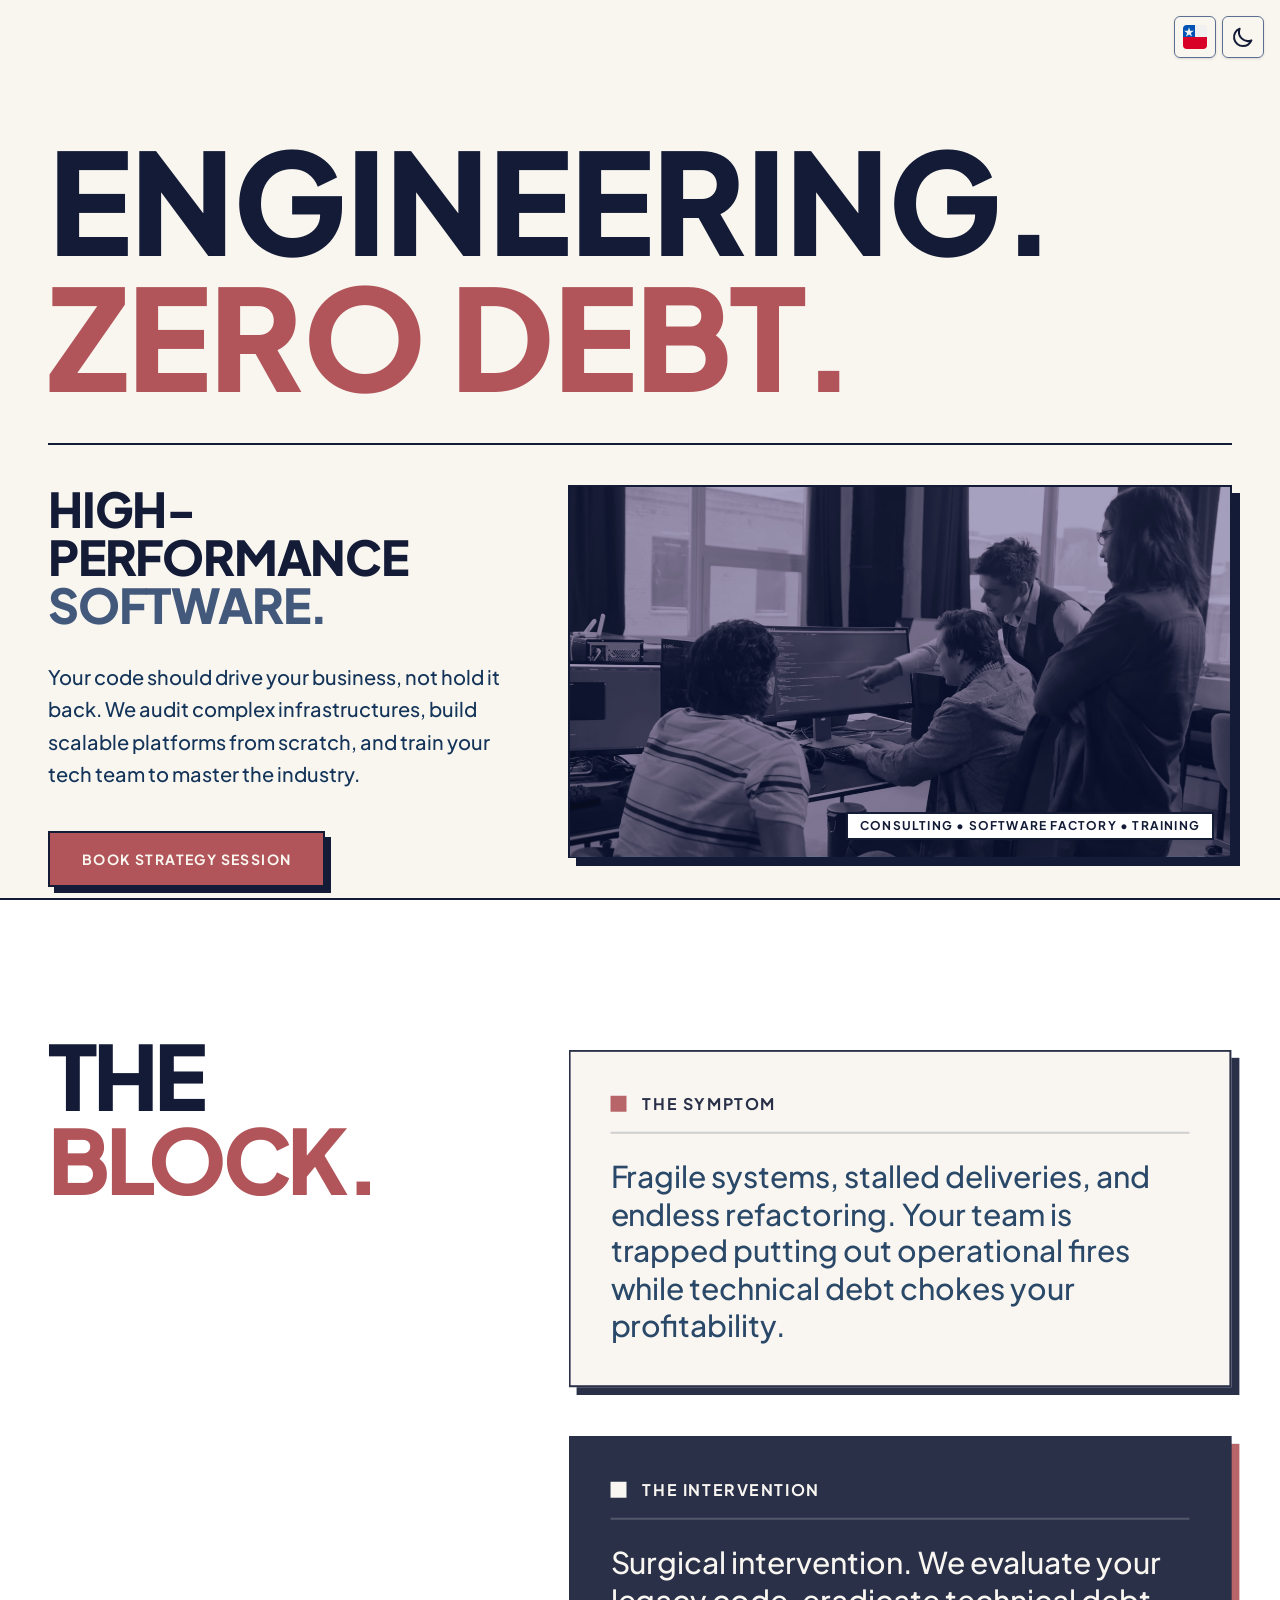
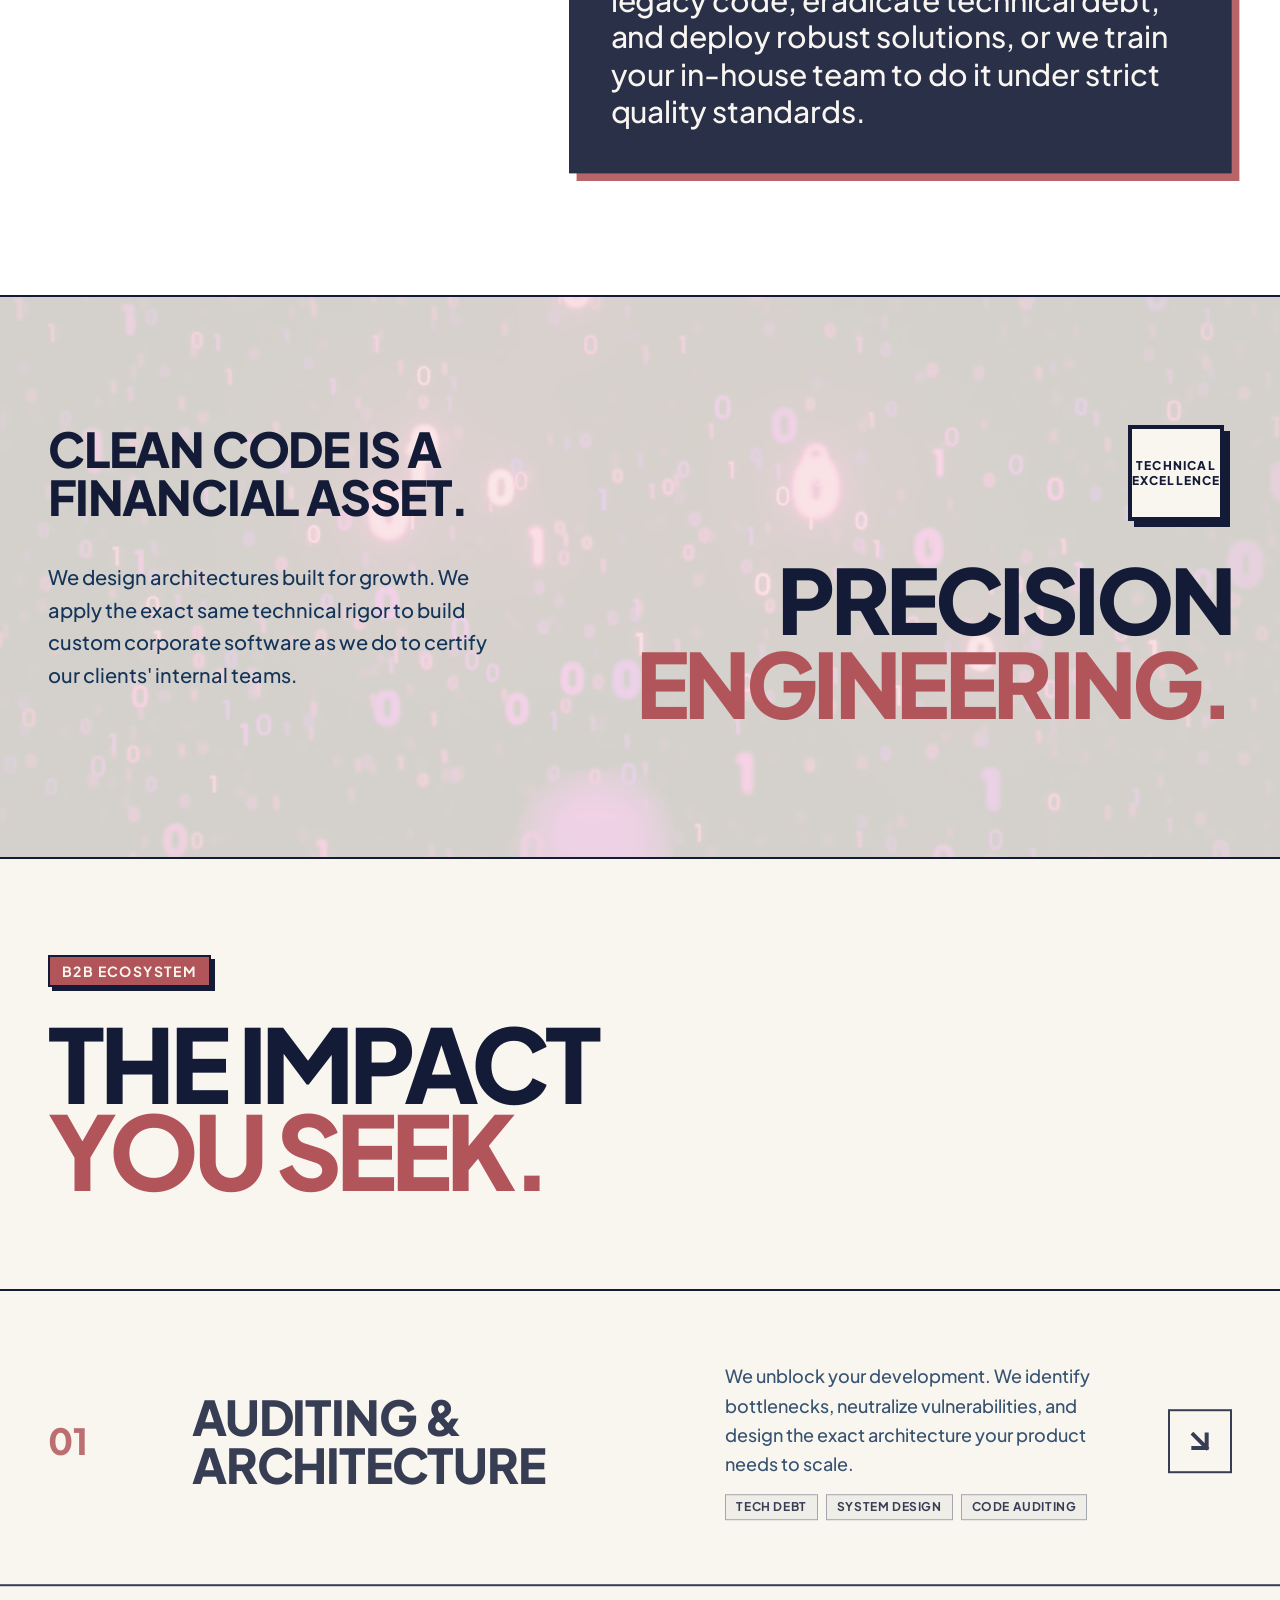
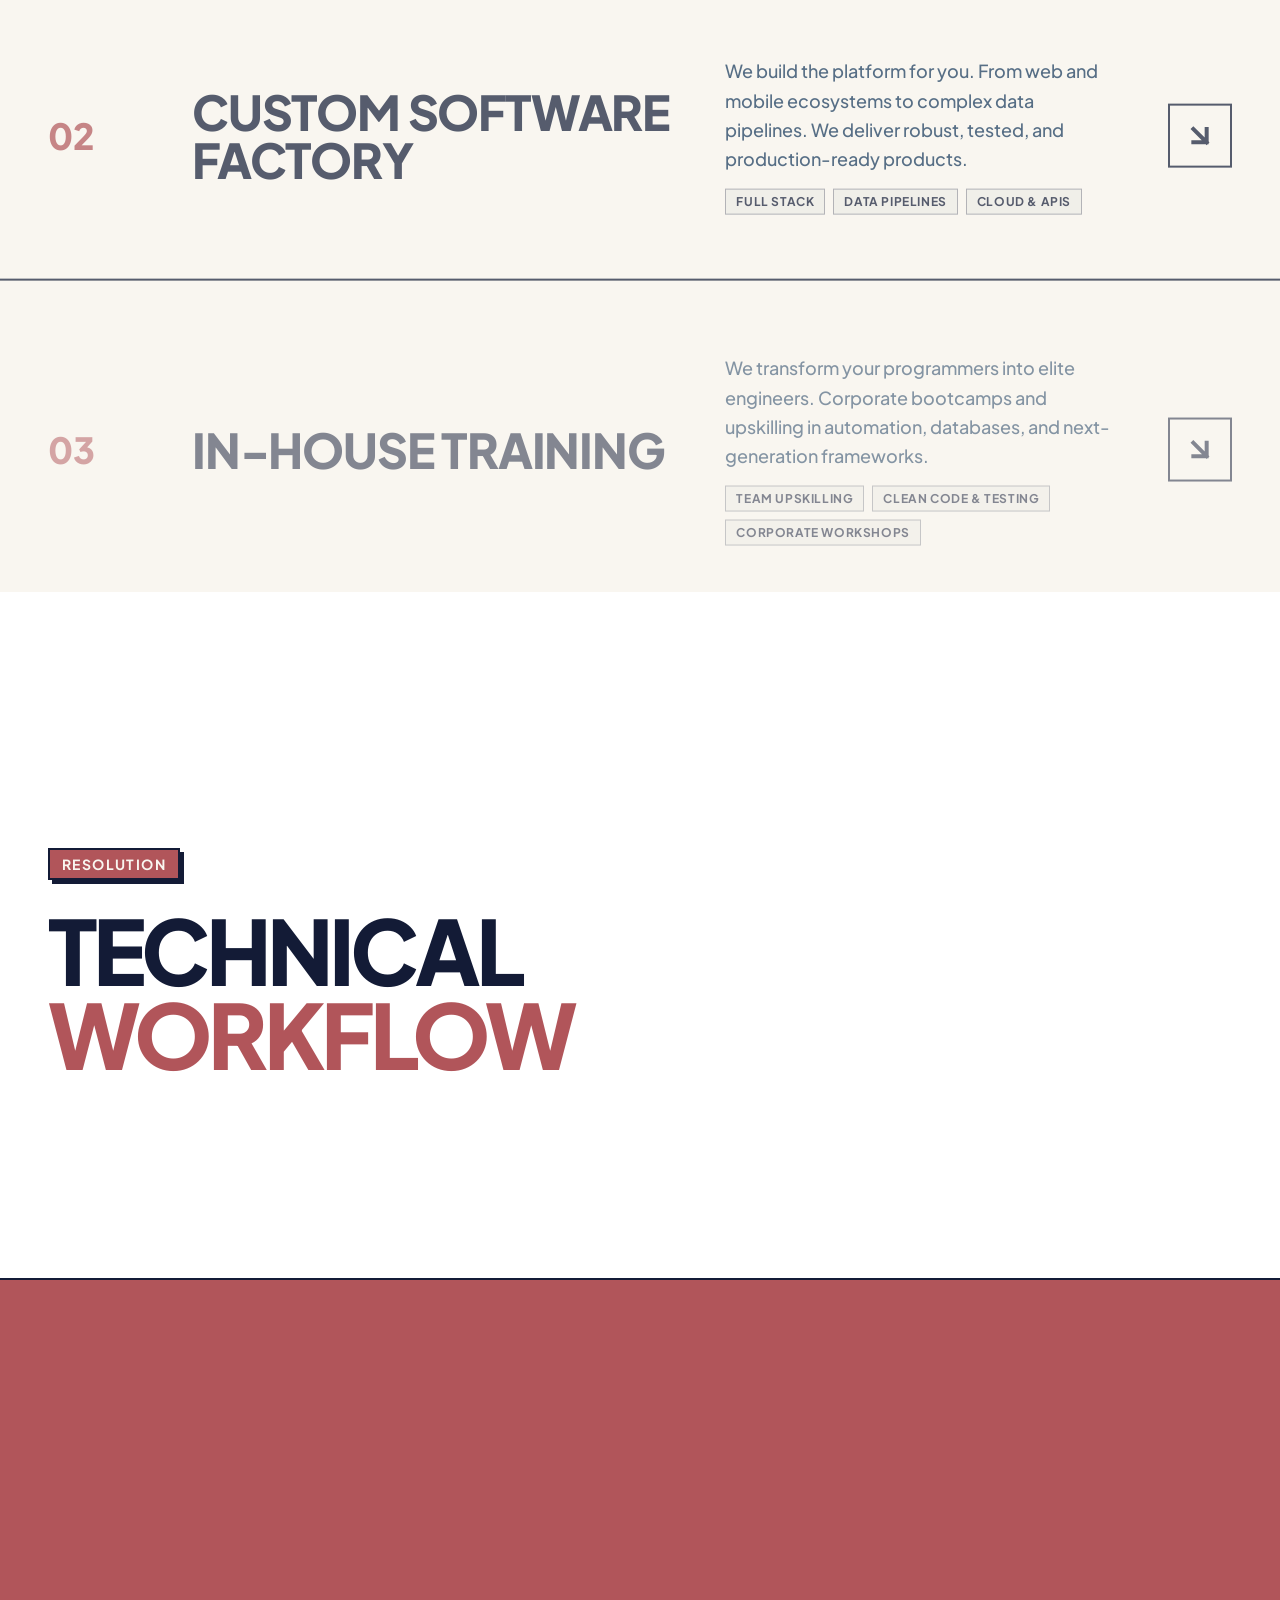
==== en/index.html @ 74dabde4 "deploy: mac-c-training/macc-training-landing-source@7063b409e6756ee3de0e2f6fcce6bb75d0ee219c" ====
<!DOCTYPE html><html lang="en"><head><meta charset="UTF-8"><meta name="viewport" content="width=device-width"><link rel="icon" type="image/png" media="(prefers-color-scheme: light)" href="/favicon-light.png"><link rel="icon" type="image/png" media="(prefers-color-scheme: dark)" href="/favicon-dark.png"><title>MAC-C Training | Consulting, Development &amp; Technical Training</title><meta name="description" content="We transform bottlenecks into high-performance software. We audit ecosystems, build custom solutions, and upskill corporate teams."><meta name="keywords" content="mentoría, programación, deuda técnica, ingeniería de software, arquitectura, B2B, B2C"><link rel="canonical" href="https://www.macctraining.cl/en/"><meta property="og:type" content="website"><meta property="og:url" content="https://www.macctraining.cl/en/"><meta property="og:title" content="MAC-C Training | Consulting, Development &amp; Technical Training"><meta property="og:description" content="We transform bottlenecks into high-performance software. We audit ecosystems, build custom solutions, and upskill corporate teams."><meta property="og:image" content="https://www.macctraining.cl/og-image.png"><meta name="twitter:card" content="summary_large_image"><meta name="twitter:url" content="https://www.macctraining.cl/en/"><meta name="twitter:title" content="MAC-C Training | Consulting, Development &amp; Technical Training"><meta name="twitter:description" content="We transform bottlenecks into high-performance software. We audit ecosystems, build custom solutions, and upskill corporate teams."><meta name="twitter:image" content="https://www.macctraining.cl/og-image.png"><link rel="preload" as="image" href="/team-poster.webp" fetchpriority="high"><link rel="preconnect" href="https://fonts.googleapis.com"><link rel="preconnect" href="https://fonts.gstatic.com" crossorigin><link href="https://fonts.googleapis.com/css2?family=Plus+Jakarta+Sans:wght@400;500;600;700;900&display=swap" rel="stylesheet" media="print" onload="this.media='all'"><noscript><link href="https://fonts.googleapis.com/css2?family=Plus+Jakarta+Sans:wght@400;500;600;700;900&display=swap" rel="stylesheet"></noscript><script>
            const initTheme = () => {
                const storedTheme = localStorage.getItem('theme');
                const activeTheme = storedTheme ?? 'light';

                document.documentElement.setAttribute('data-theme', activeTheme);

                if (activeTheme === 'dark') {
                    document.documentElement.classList.add('dark');
                } else {
                    document.documentElement.classList.remove('dark');
                }

                localStorage.setItem('theme', activeTheme);
            };

            initTheme();
        </script><link rel="stylesheet" href="/_astro/content.xdRbzkTq.css"></head><body class="antialiased selection:bg-rose-500 selection:text-cream overflow-x-hidden"><a href="/" class="fixed top-4 right-16 z-50 p-2 rounded-md bg-surface-color border border-navy-400 text-text-color shadow-sm cursor-pointer transition-colors duration-300 hover:bg-rose-300 hover:text-navy-900" aria-label="Cambiar idioma a es" title="Cambiar a Español"><svg class="w-6 h-6 rounded-sm overflow-hidden" xmlns="http://www.w3.org/2000/svg" viewBox="0 0 64 64"><path fill="#f0f0f0" d="M32 0h32v32H32z"></path><path fill="#d80027" d="M0 32h64v32H0z"></path><path fill="#0052b4" d="M0 0h32v32H0z"></path><polygon fill="#f0f0f0" points="16,6 19.1,15.5 29.1,15.5 21,21.4 24.1,30.9 16,25 7.9,30.9 11,21.4 2.9,15.5 12.9,15.5"></polygon></svg></a><button id="theme-toggle" class="fixed top-4 right-4 z-50 p-2 rounded-md bg-surface-color border border-navy-400 text-text-color shadow-sm cursor-pointer transition-colors duration-300 hover:bg-rose-300 hover:text-navy-900" aria-label="Toggle Dark Mode"><svg class="w-6 h-6 dark-icon hidden" fill="none" stroke="currentColor" viewBox="0 0 24 24" xmlns="http://www.w3.org/2000/svg"><path stroke-linecap="round" stroke-linejoin="round" stroke-width="2" d="M20.354 15.354A9 9 0 018.646 3.646 9.003 9.003 0 0012 21a9.003 9.003 0 008.354-5.646z"></path></svg><svg class="w-6 h-6 light-icon hidden" fill="none" stroke="currentColor" viewBox="0 0 24 24" xmlns="http://www.w3.org/2000/svg"><path stroke-linecap="round" stroke-linejoin="round" stroke-width="2" d="M12 3v1m0 16v1m9-9h-1M4 12H3m15.364 6.364l-.707-.707M6.343 6.343l-.707-.707m12.728 0l-.707.707M6.343 17.657l-.707.707M16 12a4 4 0 11-8 0 4 4 0 018 0z"></path></svg></button><script type="module">(()=>{let e=document.getElementById(`theme-toggle`),t=document.querySelector(`.dark-icon`),n=document.querySelector(`.light-icon`);if(!e||!t||!n)return;let r=e=>{e===`dark`?(t.classList.add(`hidden`),n.classList.remove(`hidden`)):(n.classList.add(`hidden`),t.classList.remove(`hidden`))};r(document.documentElement.getAttribute(`data-theme`)),e.addEventListener(`click`,()=>{let e=document.documentElement,t=e.getAttribute(`data-theme`)===`dark`?`light`:`dark`;e.setAttribute(`data-theme`,t),localStorage.setItem(`theme`,t),r(t)})})();</script><main><section class="relative w-full min-h-screen bg-cream dark:bg-navy-900 border-b-2 border-navy-900 dark:border-rose-300 pt-24 lg:pt-32 flex flex-col justify-center overflow-hidden transition-colors duration-300"><div class="px-4 md:px-8 xl:px-12 w-full flex-1 flex flex-col justify-center"><header class="w-full mb-8"><h1 class="font-black uppercase tracking-tighter leading-[0.85] text-navy-900 dark:text-cream m-0 flex flex-col"><span class="block pb-2 md:pb-4"><span class="block text-[13.5vw] md:text-[11vw]">ENGINEERING.</span></span><span class="block pb-2 md:pb-4"><span class="block text-rose-500 text-[13.5vw] md:text-[11vw]">ZERO DEBT.</span></span></h1></header><div class="grid grid-cols-1 lg:grid-cols-12 gap-10 lg:gap-16 border-t-2 border-navy-900 dark:border-rose-300 pt-10"><div class="lg:col-span-5 flex flex-col gap-8 order-2 lg:order-1"><h2 class="text-3xl md:text-5xl font-black uppercase tracking-tight text-navy-900 dark:text-cream leading-none"><span class="block"><span class="block">HIGH-PERFORMANCE</span></span><span class="block"><span class="block text-navy-600 dark:text-rose-300">SOFTWARE.</span></span></h2><p class="text-lg md:text-xl font-medium leading-relaxed text-navy-800 dark:text-cream/90 max-w-lg">Your code should drive your business, not hold it back. We audit complex infrastructures, build scalable platforms from scratch, and train your tech team to master the industry.</p><div class="flex flex-col sm:flex-row gap-4 mt-2"><a href="#contact" class="bg-rose-500 text-cream text-center font-bold uppercase tracking-widest text-sm py-4 px-8 solid-border shadow-[6px_6px_0_0_#131b36] dark:shadow-[6px_6px_0_0_#db8384] hover:translate-y-1 hover:translate-x-1 hover:shadow-[2px_2px_0_0_#131b36] dark:hover:shadow-[2px_2px_0_0_#db8384] transition-all cursor-pointer">Book Strategy Session</a></div></div><div class="lg:col-span-7 order-1 lg:order-2"><div class="w-full aspect-video bg-navy-900 solid-border relative shadow-[8px_8px_0_0_#131b36] dark:shadow-[8px_8px_0_0_#db8384]"><video autoplay loop muted playsinline preload="none" poster="/team-poster.webp" class="w-full h-full object-cover mix-blend-luminosity opacity-70 dark:opacity-50"><source src="/team-bg-720p.webm" type="video/webm"><source src="/team-bg-720p.mp4" type="video/mp4"></video><div class="absolute inset-0 bg-rose-500/20 dark:bg-rose-900/40 mix-blend-overlay pointer-events-none"></div><div class="absolute bottom-4 right-4 bg-white dark:bg-navy-900 text-navy-900 dark:text-cream text-xs font-bold uppercase tracking-widest px-3 py-1 solid-border">Consulting • Software Factory • Training</div></div></div></div></div></section><section id="problem" class="relative w-full bg-white dark:bg-navy-800 border-b-2 border-navy-900 dark:border-rose-300 py-24 lg:py-32 overflow-hidden transition-colors duration-300"><div class="px-4 md:px-8 xl:px-12 w-full"><div class="grid grid-cols-1 lg:grid-cols-12 gap-12 lg:gap-16"><div class="lg:col-span-5 flex flex-col justify-start"><h2 class="font-black uppercase tracking-tighter leading-[0.85] text-navy-900 dark:text-cream text-[14vw] lg:text-[7vw] m-0 problem-trigger"><span class="block overflow-hidden pb-2"><span class="block problem-text-line">THE</span></span><span class="block overflow-hidden pb-2"><span class="block problem-text-line text-rose-500">BLOCK.</span></span></h2></div><div class="lg:col-span-7 flex flex-col gap-8 lg:gap-12 lg:pt-4"><div class="problem-card flex flex-col gap-6 bg-cream dark:bg-navy-900 p-8 md:p-10 border-2 border-navy-900 dark:border-rose-300 shadow-[8px_8px_0_0_#131b36] dark:shadow-[8px_8px_0_0_#db8384]"><div class="flex items-center gap-4 border-b-2 border-navy-900/20 dark:border-rose-300/20 pb-4"><span class="w-4 h-4 bg-rose-500 block"></span><h3 class="font-bold text-sm md:text-base uppercase tracking-widest text-navy-900 dark:text-cream">The Symptom</h3></div><p class="text-xl md:text-3xl font-medium leading-tight text-navy-800 dark:text-cream/90">Fragile systems, stalled deliveries, and endless refactoring. Your team is trapped putting out operational fires while technical debt chokes your profitability.</p></div><div class="problem-card flex flex-col gap-6 bg-navy-900 dark:bg-rose-500 p-8 md:p-10 border-2 border-navy-900 dark:border-cream shadow-[8px_8px_0_0_#b1555a] dark:shadow-[8px_8px_0_0_#f9f6f0]"><div class="flex items-center gap-4 border-b-2 border-cream/20 dark:border-navy-900/20 pb-4"><span class="w-4 h-4 bg-cream dark:bg-navy-900 block"></span><h3 class="font-bold text-sm md:text-base uppercase tracking-widest text-cream dark:text-navy-900">The Intervention</h3></div><p class="text-xl md:text-3xl font-medium leading-tight text-cream dark:text-navy-900">Surgical intervention. We evaluate your legacy code, eradicate technical debt, and deploy robust solutions, or we train your in-house team to do it under strict quality standards.</p></div></div></div></div></section><section id="authority" class="relative w-full bg-cream dark:bg-navy-900 border-b-2 border-navy-900 dark:border-rose-300 py-24 lg:py-32 overflow-hidden transition-colors duration-300"><div class="absolute inset-0 z-0 pointer-events-none"><video autoplay loop muted playsinline preload="none" poster="/neural-poster.jpg" class="w-full h-full object-cover mix-blend-luminosity opacity-15"><source src="/neural-bg-720p.webm" type="video/webm"><source src="/neural-bg-720p.mp4" type="video/mp4"></video></div><div class="px-4 md:px-8 xl:px-12 w-full relative z-10"><div class="grid grid-cols-1 lg:grid-cols-12 gap-12 lg:gap-16 items-start"><div class="lg:col-span-5 flex flex-col gap-10 order-2 lg:order-1 pt-8 lg:pt-0 border-t-4 border-navy-900 dark:border-rose-300 lg:border-t-0"><h3 class="text-3xl md:text-5xl font-black uppercase tracking-tight text-navy-900 dark:text-cream leading-none">Clean code is a financial asset.</h3><p class="text-lg md:text-xl font-medium leading-relaxed text-navy-800 dark:text-cream/90 max-w-xl">We design architectures built for growth. We apply the exact same technical rigor to build custom corporate software as we do to certify our clients&#39; internal teams.</p></div><div class="lg:col-span-7 flex flex-col gap-10 order-1 lg:order-2 lg:items-end lg:text-right"><div class="w-24 h-24 bg-cream dark:bg-navy-900 border-4 border-navy-900 dark:border-rose-300 flex items-center justify-center p-2 shadow-[6px_6px_0_0_#131b36] dark:shadow-[6px_6px_0_0_#db8384] lg:mr-2"><span class="text-[0.65rem] md:text-xs font-black uppercase text-center leading-tight tracking-widest text-navy-900 dark:text-cream">Technical<br>Excellence</span></div><h2 class="font-black uppercase tracking-tighter leading-[0.85] text-navy-900 dark:text-cream text-[11vw] sm:text-[10vw] lg:text-[6.5vw] xl:text-[7vw] m-0 w-full hyphens-none break-normal"><span class="block pb-2"><span class="block">PRECISION</span></span><span class="block pb-2"><span class="block text-rose-500">ENGINEERING.</span></span></h2></div></div></div></section><section id="services" class="w-full bg-cream dark:bg-navy-900 transition-colors duration-300"><header class="px-4 md:px-8 xl:px-12 py-16 md:py-24 border-b-2 border-navy-900 dark:border-rose-300"><div class="inline-block border-2 border-navy-900 dark:border-rose-300 bg-rose-500 text-cream px-3 py-1 font-bold text-xs md:text-sm uppercase tracking-widest mb-8 shadow-[4px_4px_0_0_#131b36] dark:shadow-[4px_4px_0_0_#db8384]">B2B Ecosystem</div><h2 class="font-black uppercase tracking-tighter leading-[0.85] text-navy-900 dark:text-cream text-[12vw] lg:text-[8vw] m-0">THE IMPACT<br><span class="text-rose-500">YOU SEEK.</span></h2></header><div class="w-full flex flex-col"><a href="#contact" class="group relative w-full border-b-2 border-navy-900 dark:border-rose-300 overflow-hidden cursor-pointer bg-cream dark:bg-navy-900 hover:bg-navy-900 dark:hover:bg-rose-500 transition-colors duration-300"><div class="px-4 md:px-8 xl:px-12 py-10 md:py-16 flex flex-col lg:flex-row lg:items-center gap-6 lg:gap-12 relative z-10"><div class="text-rose-500 font-black text-2xl md:text-4xl lg:w-24 shrink-0 transition-colors duration-300 group-hover:text-cream dark:group-hover:text-navy-900">01</div><h3 class="text-3xl md:text-5xl font-black uppercase tracking-tight text-navy-900 dark:text-cream transition-colors duration-300 group-hover:text-cream dark:group-hover:text-navy-900 flex-1">Auditing &amp; Architecture</h3><div class="flex flex-col gap-4 lg:w-1/3"><p class="text-lg font-medium leading-relaxed text-navy-800 dark:text-cream/90 transition-colors duration-300 group-hover:text-cream/90 dark:group-hover:text-navy-900/90">We unblock your development. We identify bottlenecks, neutralize vulnerabilities, and design the exact architecture your product needs to scale.</p><div class="flex flex-wrap gap-2"><span class="text-xs font-bold uppercase tracking-wider px-2.5 py-1 border border-navy-900/40 dark:border-rose-300/40 text-navy-900 dark:text-cream bg-navy-900/5 dark:bg-rose-300/5 transition-colors duration-300 group-hover:border-cream/40 group-hover:text-cream group-hover:bg-cream/10 dark:group-hover:border-navy-900/40 dark:group-hover:text-navy-900 dark:group-hover:bg-navy-900/10">Tech Debt</span><span class="text-xs font-bold uppercase tracking-wider px-2.5 py-1 border border-navy-900/40 dark:border-rose-300/40 text-navy-900 dark:text-cream bg-navy-900/5 dark:bg-rose-300/5 transition-colors duration-300 group-hover:border-cream/40 group-hover:text-cream group-hover:bg-cream/10 dark:group-hover:border-navy-900/40 dark:group-hover:text-navy-900 dark:group-hover:bg-navy-900/10">System Design</span><span class="text-xs font-bold uppercase tracking-wider px-2.5 py-1 border border-navy-900/40 dark:border-rose-300/40 text-navy-900 dark:text-cream bg-navy-900/5 dark:bg-rose-300/5 transition-colors duration-300 group-hover:border-cream/40 group-hover:text-cream group-hover:bg-cream/10 dark:group-hover:border-navy-900/40 dark:group-hover:text-navy-900 dark:group-hover:bg-navy-900/10">Code Auditing</span></div></div><div class="hidden lg:flex shrink-0 w-16 h-16 border-2 border-navy-900 dark:border-rose-300 items-center justify-center text-navy-900 dark:text-rose-300 transition-colors duration-300 group-hover:border-cream group-hover:text-cream dark:group-hover:border-navy-900 dark:group-hover:text-navy-900"><svg class="w-8 h-8" fill="none" stroke="currentColor" viewBox="0 0 24 24"><path stroke-linecap="square" stroke-linejoin="miter" stroke-width="3" d="M17 7v10h-10m10 0L7 7"></path></svg></div></div></a><a href="#contact" class="group relative w-full border-b-2 border-navy-900 dark:border-rose-300 overflow-hidden cursor-pointer bg-cream dark:bg-navy-900 hover:bg-navy-900 dark:hover:bg-rose-500 transition-colors duration-300"><div class="px-4 md:px-8 xl:px-12 py-10 md:py-16 flex flex-col lg:flex-row lg:items-center gap-6 lg:gap-12 relative z-10"><div class="text-rose-500 font-black text-2xl md:text-4xl lg:w-24 shrink-0 transition-colors duration-300 group-hover:text-cream dark:group-hover:text-navy-900">02</div><h3 class="text-3xl md:text-5xl font-black uppercase tracking-tight text-navy-900 dark:text-cream transition-colors duration-300 group-hover:text-cream dark:group-hover:text-navy-900 flex-1">Custom Software Factory</h3><div class="flex flex-col gap-4 lg:w-1/3"><p class="text-lg font-medium leading-relaxed text-navy-800 dark:text-cream/90 transition-colors duration-300 group-hover:text-cream/90 dark:group-hover:text-navy-900/90">We build the platform for you. From web and mobile ecosystems to complex data pipelines. We deliver robust, tested, and production-ready products.</p><div class="flex flex-wrap gap-2"><span class="text-xs font-bold uppercase tracking-wider px-2.5 py-1 border border-navy-900/40 dark:border-rose-300/40 text-navy-900 dark:text-cream bg-navy-900/5 dark:bg-rose-300/5 transition-colors duration-300 group-hover:border-cream/40 group-hover:text-cream group-hover:bg-cream/10 dark:group-hover:border-navy-900/40 dark:group-hover:text-navy-900 dark:group-hover:bg-navy-900/10">Full Stack</span><span class="text-xs font-bold uppercase tracking-wider px-2.5 py-1 border border-navy-900/40 dark:border-rose-300/40 text-navy-900 dark:text-cream bg-navy-900/5 dark:bg-rose-300/5 transition-colors duration-300 group-hover:border-cream/40 group-hover:text-cream group-hover:bg-cream/10 dark:group-hover:border-navy-900/40 dark:group-hover:text-navy-900 dark:group-hover:bg-navy-900/10">Data Pipelines</span><span class="text-xs font-bold uppercase tracking-wider px-2.5 py-1 border border-navy-900/40 dark:border-rose-300/40 text-navy-900 dark:text-cream bg-navy-900/5 dark:bg-rose-300/5 transition-colors duration-300 group-hover:border-cream/40 group-hover:text-cream group-hover:bg-cream/10 dark:group-hover:border-navy-900/40 dark:group-hover:text-navy-900 dark:group-hover:bg-navy-900/10">Cloud &amp; APIs</span></div></div><div class="hidden lg:flex shrink-0 w-16 h-16 border-2 border-navy-900 dark:border-rose-300 items-center justify-center text-navy-900 dark:text-rose-300 transition-colors duration-300 group-hover:border-cream group-hover:text-cream dark:group-hover:border-navy-900 dark:group-hover:text-navy-900"><svg class="w-8 h-8" fill="none" stroke="currentColor" viewBox="0 0 24 24"><path stroke-linecap="square" stroke-linejoin="miter" stroke-width="3" d="M17 7v10h-10m10 0L7 7"></path></svg></div></div></a><a href="#contact" class="group relative w-full border-b-2 border-navy-900 dark:border-rose-300 overflow-hidden cursor-pointer bg-cream dark:bg-navy-900 hover:bg-navy-900 dark:hover:bg-rose-500 transition-colors duration-300"><div class="px-4 md:px-8 xl:px-12 py-10 md:py-16 flex flex-col lg:flex-row lg:items-center gap-6 lg:gap-12 relative z-10"><div class="text-rose-500 font-black text-2xl md:text-4xl lg:w-24 shrink-0 transition-colors duration-300 group-hover:text-cream dark:group-hover:text-navy-900">03</div><h3 class="text-3xl md:text-5xl font-black uppercase tracking-tight text-navy-900 dark:text-cream transition-colors duration-300 group-hover:text-cream dark:group-hover:text-navy-900 flex-1">In-House Training</h3><div class="flex flex-col gap-4 lg:w-1/3"><p class="text-lg font-medium leading-relaxed text-navy-800 dark:text-cream/90 transition-colors duration-300 group-hover:text-cream/90 dark:group-hover:text-navy-900/90">We transform your programmers into elite engineers. Corporate bootcamps and upskilling in automation, databases, and next-generation frameworks.</p><div class="flex flex-wrap gap-2"><span class="text-xs font-bold uppercase tracking-wider px-2.5 py-1 border border-navy-900/40 dark:border-rose-300/40 text-navy-900 dark:text-cream bg-navy-900/5 dark:bg-rose-300/5 transition-colors duration-300 group-hover:border-cream/40 group-hover:text-cream group-hover:bg-cream/10 dark:group-hover:border-navy-900/40 dark:group-hover:text-navy-900 dark:group-hover:bg-navy-900/10">Team Upskilling</span><span class="text-xs font-bold uppercase tracking-wider px-2.5 py-1 border border-navy-900/40 dark:border-rose-300/40 text-navy-900 dark:text-cream bg-navy-900/5 dark:bg-rose-300/5 transition-colors duration-300 group-hover:border-cream/40 group-hover:text-cream group-hover:bg-cream/10 dark:group-hover:border-navy-900/40 dark:group-hover:text-navy-900 dark:group-hover:bg-navy-900/10">Clean Code &amp; Testing</span><span class="text-xs font-bold uppercase tracking-wider px-2.5 py-1 border border-navy-900/40 dark:border-rose-300/40 text-navy-900 dark:text-cream bg-navy-900/5 dark:bg-rose-300/5 transition-colors duration-300 group-hover:border-cream/40 group-hover:text-cream group-hover:bg-cream/10 dark:group-hover:border-navy-900/40 dark:group-hover:text-navy-900 dark:group-hover:bg-navy-900/10">Corporate Workshops</span></div></div><div class="hidden lg:flex shrink-0 w-16 h-16 border-2 border-navy-900 dark:border-rose-300 items-center justify-center text-navy-900 dark:text-rose-300 transition-colors duration-300 group-hover:border-cream group-hover:text-cream dark:group-hover:border-navy-900 dark:group-hover:text-navy-900"><svg class="w-8 h-8" fill="none" stroke="currentColor" viewBox="0 0 24 24"><path stroke-linecap="square" stroke-linejoin="miter" stroke-width="3" d="M17 7v10h-10m10 0L7 7"></path></svg></div></div></a></div></section><section id="faq" class="relative w-full bg-white dark:bg-navy-800 border-b-2 border-navy-900 dark:border-rose-300 py-24 lg:py-32 overflow-hidden transition-colors duration-300" data-astro-cid-4chapdkw><div class="px-4 md:px-8 xl:px-12 w-full" data-astro-cid-4chapdkw><div class="grid grid-cols-1 lg:grid-cols-12 gap-12 lg:gap-16 items-start" data-astro-cid-4chapdkw><div class="lg:col-span-5 flex flex-col gap-8 lg:sticky lg:top-32" data-astro-cid-4chapdkw><div class="inline-block border-2 border-navy-900 dark:border-rose-300 bg-rose-500 text-cream px-3 py-1 font-bold text-xs md:text-sm uppercase tracking-widest w-max shadow-[4px_4px_0_0_#131b36] dark:shadow-[4px_4px_0_0_#db8384]" data-astro-cid-4chapdkw>Resolution</div><h2 class="font-black uppercase tracking-tighter leading-[0.85] text-navy-900 dark:text-cream text-[14vw] lg:text-[7vw] m-0 wrap-break-words hyphens-auto" lang="es" data-astro-cid-4chapdkw><span class="block pb-2" data-astro-cid-4chapdkw><span class="block" data-astro-cid-4chapdkw>TECHNICAL</span></span><span class="block pb-2" data-astro-cid-4chapdkw><span class="block text-rose-500" data-astro-cid-4chapdkw>WORKFLOW</span></span></h2></div><div class="lg:col-span-7 flex flex-col gap-6 pt-4 lg:pt-0" data-astro-cid-4chapdkw><details class="group bg-cream dark:bg-navy-900 border-2 border-navy-900 dark:border-rose-300 shadow-[8px_8px_0_0_#131b36] dark:shadow-[8px_8px_0_0_#db8384] transition-all duration-300 open:shadow-[4px_4px_0_0_#131b36] dark:open:shadow-[4px_4px_0_0_#db8384] open:translate-y-1 open:translate-x-1 [&amp;_summary::-webkit-details-marker]:hidden cursor-pointer" data-astro-cid-4chapdkw><summary class="flex items-center justify-between gap-4 p-6 md:p-8 outline-none border-b-2 border-transparent group-open:border-navy-900/10 dark:group-open:border-rose-300/10 transition-colors" data-astro-cid-4chapdkw><div class="flex items-start md:items-center gap-4 md:gap-6" data-astro-cid-4chapdkw><span class="text-2xl md:text-3xl font-black text-rose-500 shrink-0" data-astro-cid-4chapdkw>01</span><h3 class="text-lg md:text-2xl font-bold text-navy-900 dark:text-cream uppercase tracking-tight leading-snug" data-astro-cid-4chapdkw>What kind of companies need your services?</h3></div><div class="shrink-0 w-10 h-10 border-2 border-navy-900 dark:border-rose-300 flex items-center justify-center bg-white dark:bg-navy-800 text-navy-900 dark:text-rose-300 transition-transform duration-300 group-open:rotate-45" data-astro-cid-4chapdkw><svg xmlns="http://www.w3.org/2000/svg" class="h-5 w-5" fill="none" viewBox="0 0 24 24" stroke="currentColor" data-astro-cid-4chapdkw><path stroke-linecap="square" stroke-linejoin="miter" stroke-width="3" d="M12 4v16m8-8H4" data-astro-cid-4chapdkw></path></svg></div></summary><div class="p-6 md:p-8 pt-4 md:pt-6" data-astro-cid-4chapdkw><p class="text-base md:text-xl font-medium leading-relaxed text-navy-800 dark:text-cream/90" data-astro-cid-4chapdkw>Corporations and tech companies that are losing money due to inefficient code, need to outsource a new product&#39;s creation, or must raise their staff&#39;s technical standard.</p></div></details><details class="group bg-cream dark:bg-navy-900 border-2 border-navy-900 dark:border-rose-300 shadow-[8px_8px_0_0_#131b36] dark:shadow-[8px_8px_0_0_#db8384] transition-all duration-300 open:shadow-[4px_4px_0_0_#131b36] dark:open:shadow-[4px_4px_0_0_#db8384] open:translate-y-1 open:translate-x-1 [&amp;_summary::-webkit-details-marker]:hidden cursor-pointer" data-astro-cid-4chapdkw><summary class="flex items-center justify-between gap-4 p-6 md:p-8 outline-none border-b-2 border-transparent group-open:border-navy-900/10 dark:group-open:border-rose-300/10 transition-colors" data-astro-cid-4chapdkw><div class="flex items-start md:items-center gap-4 md:gap-6" data-astro-cid-4chapdkw><span class="text-2xl md:text-3xl font-black text-rose-500 shrink-0" data-astro-cid-4chapdkw>02</span><h3 class="text-lg md:text-2xl font-bold text-navy-900 dark:text-cream uppercase tracking-tight leading-snug" data-astro-cid-4chapdkw>Do you develop the platform or just advise?</h3></div><div class="shrink-0 w-10 h-10 border-2 border-navy-900 dark:border-rose-300 flex items-center justify-center bg-white dark:bg-navy-800 text-navy-900 dark:text-rose-300 transition-transform duration-300 group-open:rotate-45" data-astro-cid-4chapdkw><svg xmlns="http://www.w3.org/2000/svg" class="h-5 w-5" fill="none" viewBox="0 0 24 24" stroke="currentColor" data-astro-cid-4chapdkw><path stroke-linecap="square" stroke-linejoin="miter" stroke-width="3" d="M12 4v16m8-8H4" data-astro-cid-4chapdkw></path></svg></div></summary><div class="p-6 md:p-8 pt-4 md:pt-6" data-astro-cid-4chapdkw><p class="text-base md:text-xl font-medium leading-relaxed text-navy-800 dark:text-cream/90" data-astro-cid-4chapdkw>We execute on both fronts. We can audit and guide your internal team, or act directly as your engineering muscle and code the product from start to finish.</p></div></details><details class="group bg-cream dark:bg-navy-900 border-2 border-navy-900 dark:border-rose-300 shadow-[8px_8px_0_0_#131b36] dark:shadow-[8px_8px_0_0_#db8384] transition-all duration-300 open:shadow-[4px_4px_0_0_#131b36] dark:open:shadow-[4px_4px_0_0_#db8384] open:translate-y-1 open:translate-x-1 [&amp;_summary::-webkit-details-marker]:hidden cursor-pointer" data-astro-cid-4chapdkw><summary class="flex items-center justify-between gap-4 p-6 md:p-8 outline-none border-b-2 border-transparent group-open:border-navy-900/10 dark:group-open:border-rose-300/10 transition-colors" data-astro-cid-4chapdkw><div class="flex items-start md:items-center gap-4 md:gap-6" data-astro-cid-4chapdkw><span class="text-2xl md:text-3xl font-black text-rose-500 shrink-0" data-astro-cid-4chapdkw>03</span><h3 class="text-lg md:text-2xl font-bold text-navy-900 dark:text-cream uppercase tracking-tight leading-snug" data-astro-cid-4chapdkw>What is your core tech stack?</h3></div><div class="shrink-0 w-10 h-10 border-2 border-navy-900 dark:border-rose-300 flex items-center justify-center bg-white dark:bg-navy-800 text-navy-900 dark:text-rose-300 transition-transform duration-300 group-open:rotate-45" data-astro-cid-4chapdkw><svg xmlns="http://www.w3.org/2000/svg" class="h-5 w-5" fill="none" viewBox="0 0 24 24" stroke="currentColor" data-astro-cid-4chapdkw><path stroke-linecap="square" stroke-linejoin="miter" stroke-width="3" d="M12 4v16m8-8H4" data-astro-cid-4chapdkw></path></svg></div></summary><div class="p-6 md:p-8 pt-4 md:pt-6" data-astro-cid-4chapdkw><p class="text-base md:text-xl font-medium leading-relaxed text-navy-800 dark:text-cream/90" data-astro-cid-4chapdkw>We focus on tools that scale: modern web ecosystems, native mobile development, and high-volume data engineering for agile decision-making.</p></div></details></div></div></div></section><section id="contact" class="relative w-full bg-rose-500 border-b-2 border-navy-900 dark:border-rose-300 py-24 lg:py-32 overflow-hidden transition-colors duration-300"><div class="absolute inset-0 opacity-10 pointer-events-none" style="background-image: radial-gradient(var(--color-navy-900) 2px, transparent 2px); background-size: 32px 32px;"></div><div class="px-4 md:px-8 xl:px-12 w-full relative z-10"><div class="bg-cream dark:bg-navy-900 border-2 border-navy-900 dark:border-rose-300 shadow-[12px_12px_0_0_#131b36] dark:shadow-[12px_12px_0_0_#db8384] p-6 sm:p-10 md:p-16 lg:p-24 flex flex-col items-center text-center max-w-5xl mx-auto"><div class="inline-block border-2 border-navy-900 dark:border-rose-300 bg-white dark:bg-navy-800 px-4 py-2 font-bold text-xs md:text-sm uppercase tracking-widest mb-8 shadow-[4px_4px_0_0_#131b36] dark:shadow-[4px_4px_0_0_#db8384]">Next Step</div><h2 class="font-black uppercase tracking-tighter leading-[0.85] text-navy-900 dark:text-cream text-[10vw] sm:text-[9vw] lg:text-[7vw] m-0 mb-8 whitespace-nowrap"><span class="block">BOOK YOUR</span><span class="block text-rose-500">DIAGNOSTIC.</span></h2><p class="text-base sm:text-lg md:text-2xl font-medium leading-relaxed text-navy-800 dark:text-cream/90 max-w-3xl mb-12">Let&#39;s talk code, business, and profitability. In 30 minutes, we will diagnose the state of your tech ecosystem and define a straightforward action plan.</p><a href="https://calendar.app.google/cVLg917SsWxS8KzLA" target="_blank" rel="noopener noreferrer" class="group relative inline-flex items-center justify-center gap-3 bg-navy-900 dark:bg-rose-500 text-cream dark:text-navy-900 font-black uppercase tracking-widest text-xs sm:text-sm md:text-lg py-4 px-6 md:py-6 md:px-10 border-2 border-navy-900 dark:border-rose-500 shadow-[6px_6px_0_0_rgba(19,27,54,1)] dark:shadow-[6px_6px_0_0_rgba(219,131,132,1)] hover:translate-y-1 hover:translate-x-1 hover:shadow-[2px_2px_0_0_rgba(19,27,54,1)] dark:hover:shadow-[2px_2px_0_0_rgba(219,131,132,1)] transition-all duration-300 w-full sm:w-auto"><span class="whitespace-nowrap">Book Video Call</span><svg class="w-5 h-5 md:w-6 md:h-6 shrink-0 transform group-hover:translate-x-1 transition-transform duration-300" fill="none" stroke="currentColor" viewBox="0 0 24 24"><path stroke-linecap="square" stroke-linejoin="miter" stroke-width="3" d="M17 8l4 4m0 0l-4 4m4-4H3"></path></svg></a></div></div></section><footer class="w-full bg-cream dark:bg-navy-900 transition-colors duration-300 flex flex-col"><div class="grid grid-cols-1 lg:grid-cols-4 w-full border-b-2 border-navy-900 dark:border-rose-300"><div class="p-8 md:p-12 lg:col-span-2 flex flex-col justify-between gap-12 border-b-2 lg:border-b-0 lg:border-r-2 border-navy-900 dark:border-rose-300 overflow-hidden"><div><h3 class="font-black uppercase tracking-tighter leading-[0.85] text-navy-900 dark:text-cream text-[10vw] sm:text-[8vw] lg:text-[4vw] mb-6">MAC-C<br><span class="text-rose-500">TRAINING.</span></h3><p class="text-base md:text-lg font-medium text-navy-800 dark:text-cream/90 max-w-md leading-relaxed">Relentless software engineering. We eradicate your technical debt, build custom solutions, and scale your company&#39;s talent.</p></div><a href="mailto:carlos.tapia.macc@gmail.com" class="font-black text-sm sm:text-base md:text-2xl uppercase tracking-widest text-navy-900 dark:text-rose-300 hover:text-rose-500 dark:hover:text-cream transition-colors relative group inline-block w-max break-all">carlos.tapia.macc@gmail.com<span class="absolute -bottom-1 left-0 w-0 h-1 bg-rose-500 dark:bg-cream transition-all duration-300 group-hover:w-full"></span></a></div><div class="p-8 md:p-12 border-b-2 lg:border-b-0 lg:border-r-2 border-navy-900 dark:border-rose-300 flex flex-col gap-6"><h4 class="font-bold text-xs md:text-sm uppercase tracking-widest text-rose-500 mb-4 border-b-2 border-navy-900/20 dark:border-rose-300/20 pb-2 w-max">Navigation</h4><a href="#problem" class="text-xl md:text-2xl font-black uppercase tracking-tight text-navy-900 dark:text-cream hover:translate-x-2 transition-transform w-max">The Problem</a><a href="#authority" class="text-xl md:text-2xl font-black uppercase tracking-tight text-navy-900 dark:text-cream hover:translate-x-2 transition-transform w-max">Methodology</a><a href="#services" class="text-xl md:text-2xl font-black uppercase tracking-tight text-navy-900 dark:text-cream hover:translate-x-2 transition-transform w-max">Solutions</a><a href="#faq" class="text-xl md:text-2xl font-black uppercase tracking-tight text-navy-900 dark:text-cream hover:translate-x-2 transition-transform w-max">Model</a></div><div class="p-8 md:p-12 flex flex-col justify-between gap-12"><div class="flex flex-col gap-6"><h4 class="font-bold text-xs md:text-sm uppercase tracking-widest text-rose-500 mb-4 border-b-2 border-navy-900/20 dark:border-rose-300/20 pb-2 w-max">Social</h4><a href="https://www.linkedin.com/company/mac-c-training" target="_blank" rel="noopener noreferrer" class="text-xl md:text-2xl font-black uppercase tracking-tight text-navy-900 dark:text-cream hover:translate-x-2 transition-transform w-max">LinkedIn</a><a href="https://github.com/mac-c-training" target="_blank" rel="noopener noreferrer" class="text-xl md:text-2xl font-black uppercase tracking-tight text-navy-900 dark:text-cream hover:translate-x-2 transition-transform w-max">GitHub</a></div><div class="text-xs font-bold uppercase tracking-widest text-navy-600 dark:text-cream/50 mt-auto">&copy; 2026 MAC-C TRAINING.</div></div></div><div class="w-full bg-navy-900 dark:bg-rose-500 text-cream dark:text-navy-900 py-6 overflow-hidden flex whitespace-nowrap"><div class="animate-marquee font-black text-[12vw] sm:text-7xl lg:text-9xl uppercase tracking-tighter leading-none flex items-center"><span class="mx-8">SOFTWARE ENGINEERING</span><span class="text-rose-500 dark:text-cream">*</span><span class="mx-8">TECHNICAL TRAINING</span><span class="text-rose-500 dark:text-cream">*</span><span class="mx-8">CLEAN CODE</span><span class="text-rose-500 dark:text-cream">*</span><span class="mx-8">DATA PIPELINES</span><span class="text-rose-500 dark:text-cream">*</span><span class="mx-8">SOFTWARE ENGINEERING</span><span class="text-rose-500 dark:text-cream">*</span><span class="mx-8">TECHNICAL TRAINING</span><span class="text-rose-500 dark:text-cream">*</span><span class="mx-8">CLEAN CODE</span><span class="text-rose-500 dark:text-cream">*</span><span class="mx-8">DATA PIPELINES</span><span class="text-rose-500 dark:text-cream">*</span></div></div></footer></main><script type="module" src="/_astro/Animations.astro_astro_type_script_index_0_lang.CQIL3Im5.js"></script></body></html>
---- _astro/content.xdRbzkTq.css ----
/*! tailwindcss v4.3.3 | MIT License | https://tailwindcss.com */
@layer properties{@supports (((-webkit-hyphens:none)) and (not (margin-trim:inline))) or ((-moz-orient:inline) and (not (color:rgb(from red r g b)))){*,:before,:after,::backdrop{--tw-rotate-x:initial;--tw-rotate-y:initial;--tw-rotate-z:initial;--tw-skew-x:initial;--tw-skew-y:initial;--tw-border-style:solid;--tw-leading:initial;--tw-font-weight:initial;--tw-tracking:initial;--tw-shadow:0 0 #0000;--tw-shadow-color:initial;--tw-shadow-alpha:100%;--tw-inset-shadow:0 0 #0000;--tw-inset-shadow-color:initial;--tw-inset-shadow-alpha:100%;--tw-ring-color:initial;--tw-ring-shadow:0 0 #0000;--tw-inset-ring-color:initial;--tw-inset-ring-shadow:0 0 #0000;--tw-ring-inset:initial;--tw-ring-offset-width:0px;--tw-ring-offset-color:#fff;--tw-ring-offset-shadow:0 0 #0000;--tw-duration:initial;--tw-translate-x:0;--tw-translate-y:0;--tw-translate-z:0}}}@layer theme{:root,:host{--font-sans:-apple-system, BlinkMacSystemFont, "Segoe UI", Roboto, "Helvetica Neue", "Noto Sans", Arial, sans-serif, "Apple Color Emoji", "Segoe UI Emoji", "Segoe UI Symbol", "Noto Color Emoji";--font-mono:ui-monospace, SFMono-Regular, Menlo, Monaco, Consolas, "Liberation Mono", "Courier New", monospace;--color-rose-300:#db8384;--color-rose-500:#b1555a;--color-rose-900:#742d36;--color-white:#fff;--spacing:.25rem;--container-md:28rem;--container-lg:32rem;--container-xl:36rem;--container-3xl:48rem;--container-5xl:64rem;--text-xs:.75rem;--text-xs--line-height:calc(1 / .75);--text-sm:.875rem;--text-sm--line-height:calc(1.25 / .875);--text-base:1rem;--text-base--line-height:calc(1.5 / 1);--text-lg:1.125rem;--text-lg--line-height:calc(1.75 / 1.125);--text-xl:1.25rem;--text-xl--line-height:calc(1.75 / 1.25);--text-2xl:1.5rem;--text-2xl--line-height:calc(2 / 1.5);--text-3xl:1.875rem;--text-3xl--line-height:calc(2.25 / 1.875);--text-4xl:2.25rem;--text-4xl--line-height:calc(2.5 / 2.25);--text-5xl:3rem;--text-5xl--line-height:1;--text-7xl:4.5rem;--text-7xl--line-height:1;--text-9xl:8rem;--text-9xl--line-height:1;--font-weight-medium:500;--font-weight-bold:700;--font-weight-black:900;--tracking-tighter:-.05em;--tracking-tight:-.025em;--tracking-wider:.05em;--tracking-widest:.1em;--leading-tight:1.25;--leading-snug:1.375;--leading-relaxed:1.625;--radius-sm:.25rem;--radius-md:.375rem;--aspect-video:16 / 9;--default-transition-duration:.15s;--default-transition-timing-function:cubic-bezier(.4, 0, .2, 1);--default-font-family:var(--font-sans);--default-mono-font-family:var(--font-mono);--color-navy-900:#131b36;--color-navy-800:#143559;--color-navy-600:#43597c;--color-navy-400:#5b6f90;--color-cream:#f9f6f0}}@layer base{*,:after,:before,::backdrop{box-sizing:border-box;border:0 solid;margin:0;padding:0}::file-selector-button{box-sizing:border-box;border:0 solid;margin:0;padding:0}html,:host{-webkit-text-size-adjust:100%;tab-size:4;line-height:1.5;font-family:var(--default-font-family,-apple-system, BlinkMacSystemFont, "Segoe UI", Roboto, "Helvetica Neue", "Noto Sans", Arial, sans-serif, "Apple Color Emoji", "Segoe UI Emoji", "Segoe UI Symbol", "Noto Color Emoji");font-feature-settings:var(--default-font-feature-settings,normal);font-variation-settings:var(--default-font-variation-settings,normal);-webkit-tap-highlight-color:transparent}hr{height:0;color:inherit;border-top-width:1px}abbr:where([title]){text-decoration:underline dotted}h1,h2,h3,h4,h5,h6{font-size:inherit;font-weight:inherit}a{color:inherit;-webkit-text-decoration:inherit;-webkit-text-decoration:inherit;-webkit-text-decoration:inherit;text-decoration:inherit}b,strong{font-weight:bolder}code,kbd,samp,pre{font-family:var(--default-mono-font-family,ui-monospace, SFMono-Regular, Menlo, Monaco, Consolas, "Liberation Mono", "Courier New", monospace);font-feature-settings:var(--default-mono-font-feature-settings,normal);font-variation-settings:var(--default-mono-font-variation-settings,normal);font-size:1em}small{font-size:80%}sub,sup{vertical-align:baseline;font-size:75%;line-height:0;position:relative}sub{bottom:-.25em}sup{top:-.5em}table{text-indent:0;border-color:inherit;border-collapse:collapse}:-moz-focusring:where(:not(iframe)){outline:auto}progress{vertical-align:baseline}summary{display:list-item}ol,ul,menu{list-style:none}img,svg,video,canvas,audio,iframe,embed,object{vertical-align:middle;display:block}img,video{max-width:100%;height:auto}button,input,select,optgroup,textarea{font:inherit;font-feature-settings:inherit;font-variation-settings:inherit;letter-spacing:inherit;color:inherit;opacity:1;background-color:#0000;border-radius:0}::file-selector-button{font:inherit;font-feature-settings:inherit;font-variation-settings:inherit;letter-spacing:inherit;color:inherit;opacity:1;background-color:#0000;border-radius:0}:where(select:is([multiple],[size])) optgroup{font-weight:bolder}:where(select:is([multiple],[size])) optgroup option{padding-inline-start:20px}::file-selector-button{margin-inline-end:4px}::placeholder{opacity:1}@supports (not ((-webkit-appearance:-apple-pay-button))) or (contain-intrinsic-size:1px){::placeholder{color:currentColor}@supports (color:color-mix(in lab, red, red)){::placeholder{color:color-mix(in oklab, currentcolor 50%, transparent)}}}textarea{resize:vertical}::-webkit-search-decoration{-webkit-appearance:none}::-webkit-date-and-time-value{min-height:1lh;text-align:inherit}::-webkit-datetime-edit{display:inline-flex}::-webkit-datetime-edit-fields-wrapper{padding:0}::-webkit-datetime-edit{padding-block:0}::-webkit-datetime-edit-year-field{padding-block:0}::-webkit-datetime-edit-month-field{padding-block:0}::-webkit-datetime-edit-day-field{padding-block:0}::-webkit-datetime-edit-hour-field{padding-block:0}::-webkit-datetime-edit-minute-field{padding-block:0}::-webkit-datetime-edit-second-field{padding-block:0}::-webkit-datetime-edit-millisecond-field{padding-block:0}::-webkit-datetime-edit-meridiem-field{padding-block:0}::-webkit-calendar-picker-indicator{line-height:1}:-moz-ui-invalid{box-shadow:none}button,input:where([type=button],[type=reset],[type=submit]){appearance:button}::file-selector-button{appearance:button}::-webkit-inner-spin-button{height:auto}::-webkit-outer-spin-button{height:auto}[hidden]:where(:not([hidden=until-found])){display:none!important}}@layer components;@layer utilities{.pointer-events-none{pointer-events:none}.absolute{position:absolute}.fixed{position:fixed}.relative{position:relative}.static{position:static}.inset-0{inset:0}.top-4{top:calc(var(--spacing) * 4)}.right-4{right:calc(var(--spacing) * 4)}.right-16{right:calc(var(--spacing) * 16)}.-bottom-1{bottom:calc(var(--spacing) * -1)}.bottom-4{bottom:calc(var(--spacing) * 4)}.left-0{left:0}.z-0{z-index:0}.z-10{z-index:10}.z-50{z-index:50}.order-1{order:1}.order-2{order:2}.m-0{margin:0}.mx-8{margin-inline:calc(var(--spacing) * 8)}.mx-auto{margin-inline:auto}.mt-2{margin-top:calc(var(--spacing) * 2)}.mt-auto{margin-top:auto}.mb-4{margin-bottom:calc(var(--spacing) * 4)}.mb-6{margin-bottom:calc(var(--spacing) * 6)}.mb-8{margin-bottom:calc(var(--spacing) * 8)}.mb-12{margin-bottom:calc(var(--spacing) * 12)}.block{display:block}.flex{display:flex}.grid{display:grid}.hidden{display:none}.inline-block{display:inline-block}.inline-flex{display:inline-flex}.aspect-video{aspect-ratio:var(--aspect-video)}.h-1{height:var(--spacing)}.h-4{height:calc(var(--spacing) * 4)}.h-5{height:calc(var(--spacing) * 5)}.h-6{height:calc(var(--spacing) * 6)}.h-8{height:calc(var(--spacing) * 8)}.h-10{height:calc(var(--spacing) * 10)}.h-16{height:calc(var(--spacing) * 16)}.h-24{height:calc(var(--spacing) * 24)}.h-full{height:100%}.min-h-screen{min-height:100vh}.w-0{width:0}.w-4{width:calc(var(--spacing) * 4)}.w-5{width:calc(var(--spacing) * 5)}.w-6{width:calc(var(--spacing) * 6)}.w-8{width:calc(var(--spacing) * 8)}.w-10{width:calc(var(--spacing) * 10)}.w-16{width:calc(var(--spacing) * 16)}.w-24{width:calc(var(--spacing) * 24)}.w-full{width:100%}.w-max{width:max-content}.max-w-3xl{max-width:var(--container-3xl)}.max-w-5xl{max-width:var(--container-5xl)}.max-w-lg{max-width:var(--container-lg)}.max-w-md{max-width:var(--container-md)}.max-w-xl{max-width:var(--container-xl)}.flex-1{flex:1}.shrink-0{flex-shrink:0}.transform{transform:var(--tw-rotate-x,) var(--tw-rotate-y,) var(--tw-rotate-z,) var(--tw-skew-x,) var(--tw-skew-y,)}.cursor-pointer{cursor:pointer}.resize{resize:both}.grid-cols-1{grid-template-columns:repeat(1,minmax(0,1fr))}.flex-col{flex-direction:column}.flex-wrap{flex-wrap:wrap}.items-center{align-items:center}.items-start{align-items:flex-start}.justify-between{justify-content:space-between}.justify-center{justify-content:center}.justify-start{justify-content:flex-start}.gap-2{gap:calc(var(--spacing) * 2)}.gap-3{gap:calc(var(--spacing) * 3)}.gap-4{gap:calc(var(--spacing) * 4)}.gap-6{gap:calc(var(--spacing) * 6)}.gap-8{gap:calc(var(--spacing) * 8)}.gap-10{gap:calc(var(--spacing) * 10)}.gap-12{gap:calc(var(--spacing) * 12)}.overflow-hidden{overflow:hidden}.overflow-x-hidden{overflow-x:hidden}.rounded-md{border-radius:var(--radius-md)}.rounded-sm{border-radius:var(--radius-sm)}.border{border-style:var(--tw-border-style);border-width:1px}.border-2{border-style:var(--tw-border-style);border-width:2px}.border-4{border-style:var(--tw-border-style);border-width:4px}.border-t-2{border-top-style:var(--tw-border-style);border-top-width:2px}.border-t-4{border-top-style:var(--tw-border-style);border-top-width:4px}.border-b-2{border-bottom-style:var(--tw-border-style);border-bottom-width:2px}.border-cream\/20{border-color:#f9f6f033}@supports (color:color-mix(in lab, red, red)){.border-cream\/20{border-color:color-mix(in oklab, var(--color-cream) 20%, transparent)}}.border-navy-400{border-color:var(--color-navy-400)}.border-navy-900{border-color:var(--color-navy-900)}.border-navy-900\/20{border-color:#131b3633}@supports (color:color-mix(in lab, red, red)){.border-navy-900\/20{border-color:color-mix(in oklab, var(--color-navy-900) 20%, transparent)}}.border-navy-900\/40{border-color:#131b3666}@supports (color:color-mix(in lab, red, red)){.border-navy-900\/40{border-color:color-mix(in oklab, var(--color-navy-900) 40%, transparent)}}.border-transparent{border-color:#0000}.bg-cream{background-color:var(--color-cream)}.bg-navy-900{background-color:var(--color-navy-900)}.bg-navy-900\/5{background-color:#131b360d}@supports (color:color-mix(in lab, red, red)){.bg-navy-900\/5{background-color:color-mix(in oklab, var(--color-navy-900) 5%, transparent)}}.bg-rose-500{background-color:var(--color-rose-500)}.bg-rose-500\/20{background-color:#b1555a33}@supports (color:color-mix(in lab, red, red)){.bg-rose-500\/20{background-color:color-mix(in oklab, var(--color-rose-500) 20%, transparent)}}.bg-white{background-color:var(--color-white)}.object-cover{object-fit:cover}.p-2{padding:calc(var(--spacing) * 2)}.p-6{padding:calc(var(--spacing) * 6)}.p-8{padding:calc(var(--spacing) * 8)}.px-2\.5{padding-inline:calc(var(--spacing) * 2.5)}.px-3{padding-inline:calc(var(--spacing) * 3)}.px-4{padding-inline:calc(var(--spacing) * 4)}.px-6{padding-inline:calc(var(--spacing) * 6)}.px-8{padding-inline:calc(var(--spacing) * 8)}.py-1{padding-block:var(--spacing)}.py-2{padding-block:calc(var(--spacing) * 2)}.py-4{padding-block:calc(var(--spacing) * 4)}.py-6{padding-block:calc(var(--spacing) * 6)}.py-10{padding-block:calc(var(--spacing) * 10)}.py-16{padding-block:calc(var(--spacing) * 16)}.py-24{padding-block:calc(var(--spacing) * 24)}.pt-4{padding-top:calc(var(--spacing) * 4)}.pt-8{padding-top:calc(var(--spacing) * 8)}.pt-10{padding-top:calc(var(--spacing) * 10)}.pt-24{padding-top:calc(var(--spacing) * 24)}.pb-2{padding-bottom:calc(var(--spacing) * 2)}.pb-4{padding-bottom:calc(var(--spacing) * 4)}.text-center{text-align:center}.text-2xl{font-size:var(--text-2xl);line-height:var(--tw-leading,var(--text-2xl--line-height))}.text-3xl{font-size:var(--text-3xl);line-height:var(--tw-leading,var(--text-3xl--line-height))}.text-base{font-size:var(--text-base);line-height:var(--tw-leading,var(--text-base--line-height))}.text-lg{font-size:var(--text-lg);line-height:var(--tw-leading,var(--text-lg--line-height))}.text-sm{font-size:var(--text-sm);line-height:var(--tw-leading,var(--text-sm--line-height))}.text-xl{font-size:var(--text-xl);line-height:var(--tw-leading,var(--text-xl--line-height))}.text-xs{font-size:var(--text-xs);line-height:var(--tw-leading,var(--text-xs--line-height))}.text-\[0\.65rem\]{font-size:.65rem}.text-\[10vw\]{font-size:10vw}.text-\[11vw\]{font-size:11vw}.text-\[12vw\]{font-size:12vw}.text-\[13\.5vw\]{font-size:13.5vw}.text-\[14vw\]{font-size:14vw}.leading-\[0\.85\]{--tw-leading:.85;line-height:.85}.leading-none{--tw-leading:1;line-height:1}.leading-relaxed{--tw-leading:var(--leading-relaxed);line-height:var(--leading-relaxed)}.leading-snug{--tw-leading:var(--leading-snug);line-height:var(--leading-snug)}.leading-tight{--tw-leading:var(--leading-tight);line-height:var(--leading-tight)}.font-black{--tw-font-weight:var(--font-weight-black);font-weight:var(--font-weight-black)}.font-bold{--tw-font-weight:var(--font-weight-bold);font-weight:var(--font-weight-bold)}.font-medium{--tw-font-weight:var(--font-weight-medium);font-weight:var(--font-weight-medium)}.tracking-tight{--tw-tracking:var(--tracking-tight);letter-spacing:var(--tracking-tight)}.tracking-tighter{--tw-tracking:var(--tracking-tighter);letter-spacing:var(--tracking-tighter)}.tracking-wider{--tw-tracking:var(--tracking-wider);letter-spacing:var(--tracking-wider)}.tracking-widest{--tw-tracking:var(--tracking-widest);letter-spacing:var(--tracking-widest)}.break-normal{overflow-wrap:normal;word-break:normal}.break-all{word-break:break-all}.hyphens-auto{-webkit-hyphens:auto;hyphens:auto}.hyphens-none{-webkit-hyphens:none;hyphens:none}.whitespace-nowrap{white-space:nowrap}.text-cream{color:var(--color-cream)}.text-navy-600{color:var(--color-navy-600)}.text-navy-800{color:var(--color-navy-800)}.text-navy-900{color:var(--color-navy-900)}.text-rose-500{color:var(--color-rose-500)}.uppercase{text-transform:uppercase}.antialiased{-webkit-font-smoothing:antialiased;-moz-osx-font-smoothing:grayscale}.opacity-10{opacity:.1}.opacity-15{opacity:.15}.opacity-70{opacity:.7}.mix-blend-luminosity{mix-blend-mode:luminosity}.mix-blend-overlay{mix-blend-mode:overlay}.shadow-\[4px_4px_0_0_\#131b36\]{--tw-shadow:4px 4px 0 0 var(--tw-shadow-color,#131b36);box-shadow:var(--tw-inset-shadow), var(--tw-inset-ring-shadow), var(--tw-ring-offset-shadow), var(--tw-ring-shadow), var(--tw-shadow)}.shadow-\[6px_6px_0_0_\#131b36\],.shadow-\[6px_6px_0_0_rgba\(19\,27\,54\,1\)\]{--tw-shadow:6px 6px 0 0 var(--tw-shadow-color,#131b36);box-shadow:var(--tw-inset-shadow), var(--tw-inset-ring-shadow), var(--tw-ring-offset-shadow), var(--tw-ring-shadow), var(--tw-shadow)}.shadow-\[8px_8px_0_0_\#131b36\]{--tw-shadow:8px 8px 0 0 var(--tw-shadow-color,#131b36);box-shadow:var(--tw-inset-shadow), var(--tw-inset-ring-shadow), var(--tw-ring-offset-shadow), var(--tw-ring-shadow), var(--tw-shadow)}.shadow-\[8px_8px_0_0_\#b1555a\]{--tw-shadow:8px 8px 0 0 var(--tw-shadow-color,#b1555a);box-shadow:var(--tw-inset-shadow), var(--tw-inset-ring-shadow), var(--tw-ring-offset-shadow), var(--tw-ring-shadow), var(--tw-shadow)}.shadow-\[12px_12px_0_0_\#131b36\]{--tw-shadow:12px 12px 0 0 var(--tw-shadow-color,#131b36);box-shadow:var(--tw-inset-shadow), var(--tw-inset-ring-shadow), var(--tw-ring-offset-shadow), var(--tw-ring-shadow), var(--tw-shadow)}.shadow-sm{--tw-shadow:0 1px 3px 0 var(--tw-shadow-color,#0000001a), 0 1px 2px -1px var(--tw-shadow-color,#0000001a);box-shadow:var(--tw-inset-shadow), var(--tw-inset-ring-shadow), var(--tw-ring-offset-shadow), var(--tw-ring-shadow), var(--tw-shadow)}.transition{transition-property:color,background-color,border-color,outline-color,text-decoration-color,fill,stroke,--tw-gradient-from,--tw-gradient-via,--tw-gradient-to,opacity,box-shadow,transform,translate,scale,rotate,filter,-webkit-backdrop-filter,backdrop-filter,display,content-visibility,overlay,pointer-events;transition-timing-function:var(--tw-ease,var(--default-transition-timing-function));transition-duration:var(--tw-duration,var(--default-transition-duration))}.transition-all{transition-property:all;transition-timing-function:var(--tw-ease,var(--default-transition-timing-function));transition-duration:var(--tw-duration,var(--default-transition-duration))}.transition-colors{transition-property:color,background-color,border-color,outline-color,text-decoration-color,fill,stroke,--tw-gradient-from,--tw-gradient-via,--tw-gradient-to;transition-timing-function:var(--tw-ease,var(--default-transition-timing-function));transition-duration:var(--tw-duration,var(--default-transition-duration))}.transition-transform{transition-property:transform,translate,scale,rotate;transition-timing-function:var(--tw-ease,var(--default-transition-timing-function));transition-duration:var(--tw-duration,var(--default-transition-duration))}.duration-300{--tw-duration:.3s;transition-duration:.3s}.outline-none{--tw-outline-style:none;outline-style:none}.group-open\:rotate-45:is(:where(.group):is([open],:popover-open,:open) *){rotate:45deg}.group-open\:border-navy-900\/10:is(:where(.group):is([open],:popover-open,:open) *){border-color:#131b361a}@supports (color:color-mix(in lab, red, red)){.group-open\:border-navy-900\/10:is(:where(.group):is([open],:popover-open,:open) *){border-color:color-mix(in oklab, var(--color-navy-900) 10%, transparent)}}@media (hover:hover){.group-hover\:w-full:is(:where(.group):hover *){width:100%}.group-hover\:translate-x-1:is(:where(.group):hover *){--tw-translate-x:var(--spacing);translate:var(--tw-translate-x) var(--tw-translate-y)}.group-hover\:border-cream:is(:where(.group):hover *){border-color:var(--color-cream)}.group-hover\:border-cream\/40:is(:where(.group):hover *){border-color:#f9f6f066}@supports (color:color-mix(in lab, red, red)){.group-hover\:border-cream\/40:is(:where(.group):hover *){border-color:color-mix(in oklab, var(--color-cream) 40%, transparent)}}.group-hover\:bg-cream\/10:is(:where(.group):hover *){background-color:#f9f6f01a}@supports (color:color-mix(in lab, red, red)){.group-hover\:bg-cream\/10:is(:where(.group):hover *){background-color:color-mix(in oklab, var(--color-cream) 10%, transparent)}}.group-hover\:text-cream:is(:where(.group):hover *){color:var(--color-cream)}.group-hover\:text-cream\/90:is(:where(.group):hover *){color:#f9f6f0e6}@supports (color:color-mix(in lab, red, red)){.group-hover\:text-cream\/90:is(:where(.group):hover *){color:color-mix(in oklab, var(--color-cream) 90%, transparent)}}}.selection\:bg-rose-500 ::selection,.selection\:bg-rose-500::selection{background-color:var(--color-rose-500)}.selection\:text-cream ::selection,.selection\:text-cream::selection{color:var(--color-cream)}.open\:translate-x-1:is([open],:popover-open,:open){--tw-translate-x:var(--spacing);translate:var(--tw-translate-x) var(--tw-translate-y)}.open\:translate-y-1:is([open],:popover-open,:open){--tw-translate-y:var(--spacing);translate:var(--tw-translate-x) var(--tw-translate-y)}.open\:shadow-\[4px_4px_0_0_\#131b36\]:is([open],:popover-open,:open){--tw-shadow:4px 4px 0 0 var(--tw-shadow-color,#131b36);box-shadow:var(--tw-inset-shadow), var(--tw-inset-ring-shadow), var(--tw-ring-offset-shadow), var(--tw-ring-shadow), var(--tw-shadow)}@media (hover:hover){.hover\:translate-x-1:hover{--tw-translate-x:var(--spacing);translate:var(--tw-translate-x) var(--tw-translate-y)}.hover\:translate-x-2:hover{--tw-translate-x:calc(var(--spacing) * 2);translate:var(--tw-translate-x) var(--tw-translate-y)}.hover\:translate-y-1:hover{--tw-translate-y:var(--spacing);translate:var(--tw-translate-x) var(--tw-translate-y)}.hover\:bg-navy-900:hover{background-color:var(--color-navy-900)}.hover\:bg-rose-300:hover{background-color:var(--color-rose-300)}.hover\:text-navy-900:hover{color:var(--color-navy-900)}.hover\:text-rose-500:hover{color:var(--color-rose-500)}.hover\:shadow-\[2px_2px_0_0_\#131b36\]:hover,.hover\:shadow-\[2px_2px_0_0_rgba\(19\,27\,54\,1\)\]:hover{--tw-shadow:2px 2px 0 0 var(--tw-shadow-color,#131b36);box-shadow:var(--tw-inset-shadow), var(--tw-inset-ring-shadow), var(--tw-ring-offset-shadow), var(--tw-ring-shadow), var(--tw-shadow)}}@media (width>=40rem){.sm\:w-auto{width:auto}.sm\:flex-row{flex-direction:row}.sm\:p-10{padding:calc(var(--spacing) * 10)}.sm\:text-7xl{font-size:var(--text-7xl);line-height:var(--tw-leading,var(--text-7xl--line-height))}.sm\:text-base{font-size:var(--text-base);line-height:var(--tw-leading,var(--text-base--line-height))}.sm\:text-lg{font-size:var(--text-lg);line-height:var(--tw-leading,var(--text-lg--line-height))}.sm\:text-sm{font-size:var(--text-sm);line-height:var(--tw-leading,var(--text-sm--line-height))}.sm\:text-\[8vw\]{font-size:8vw}.sm\:text-\[9vw\]{font-size:9vw}.sm\:text-\[10vw\]{font-size:10vw}}@media (width>=48rem){.md\:h-6{height:calc(var(--spacing) * 6)}.md\:w-6{width:calc(var(--spacing) * 6)}.md\:items-center{align-items:center}.md\:gap-6{gap:calc(var(--spacing) * 6)}.md\:p-8{padding:calc(var(--spacing) * 8)}.md\:p-10{padding:calc(var(--spacing) * 10)}.md\:p-12{padding:calc(var(--spacing) * 12)}.md\:p-16{padding:calc(var(--spacing) * 16)}.md\:px-8{padding-inline:calc(var(--spacing) * 8)}.md\:px-10{padding-inline:calc(var(--spacing) * 10)}.md\:py-6{padding-block:calc(var(--spacing) * 6)}.md\:py-16{padding-block:calc(var(--spacing) * 16)}.md\:py-24{padding-block:calc(var(--spacing) * 24)}.md\:pt-6{padding-top:calc(var(--spacing) * 6)}.md\:pb-4{padding-bottom:calc(var(--spacing) * 4)}.md\:text-2xl{font-size:var(--text-2xl);line-height:var(--tw-leading,var(--text-2xl--line-height))}.md\:text-3xl{font-size:var(--text-3xl);line-height:var(--tw-leading,var(--text-3xl--line-height))}.md\:text-4xl{font-size:var(--text-4xl);line-height:var(--tw-leading,var(--text-4xl--line-height))}.md\:text-5xl{font-size:var(--text-5xl);line-height:var(--tw-leading,var(--text-5xl--line-height))}.md\:text-base{font-size:var(--text-base);line-height:var(--tw-leading,var(--text-base--line-height))}.md\:text-lg{font-size:var(--text-lg);line-height:var(--tw-leading,var(--text-lg--line-height))}.md\:text-sm{font-size:var(--text-sm);line-height:var(--tw-leading,var(--text-sm--line-height))}.md\:text-xl{font-size:var(--text-xl);line-height:var(--tw-leading,var(--text-xl--line-height))}.md\:text-xs{font-size:var(--text-xs);line-height:var(--tw-leading,var(--text-xs--line-height))}.md\:text-\[11vw\]{font-size:11vw}}@media (width>=64rem){.lg\:sticky{position:sticky}.lg\:top-32{top:calc(var(--spacing) * 32)}.lg\:order-1{order:1}.lg\:order-2{order:2}.lg\:col-span-2{grid-column:span 2/span 2}.lg\:col-span-5{grid-column:span 5/span 5}.lg\:col-span-7{grid-column:span 7/span 7}.lg\:mr-2{margin-right:calc(var(--spacing) * 2)}.lg\:flex{display:flex}.lg\:w-1\/3{width:33.3333%}.lg\:w-24{width:calc(var(--spacing) * 24)}.lg\:grid-cols-4{grid-template-columns:repeat(4,minmax(0,1fr))}.lg\:grid-cols-12{grid-template-columns:repeat(12,minmax(0,1fr))}.lg\:flex-row{flex-direction:row}.lg\:items-center{align-items:center}.lg\:items-end{align-items:flex-end}.lg\:gap-12{gap:calc(var(--spacing) * 12)}.lg\:gap-16{gap:calc(var(--spacing) * 16)}.lg\:border-t-0{border-top-style:var(--tw-border-style);border-top-width:0}.lg\:border-r-2{border-right-style:var(--tw-border-style);border-right-width:2px}.lg\:border-b-0{border-bottom-style:var(--tw-border-style);border-bottom-width:0}.lg\:p-24{padding:calc(var(--spacing) * 24)}.lg\:py-32{padding-block:calc(var(--spacing) * 32)}.lg\:pt-0{padding-top:0}.lg\:pt-4{padding-top:calc(var(--spacing) * 4)}.lg\:pt-32{padding-top:calc(var(--spacing) * 32)}.lg\:text-right{text-align:right}.lg\:text-9xl{font-size:var(--text-9xl);line-height:var(--tw-leading,var(--text-9xl--line-height))}.lg\:text-\[4vw\]{font-size:4vw}.lg\:text-\[6\.5vw\]{font-size:6.5vw}.lg\:text-\[7vw\]{font-size:7vw}.lg\:text-\[8vw\]{font-size:8vw}}@media (width>=80rem){.xl\:px-12{padding-inline:calc(var(--spacing) * 12)}.xl\:text-\[7vw\]{font-size:7vw}}.dark\:border-cream:where([data-theme=dark],[data-theme=dark] *){border-color:var(--color-cream)}.dark\:border-navy-900\/20:where([data-theme=dark],[data-theme=dark] *){border-color:#131b3633}@supports (color:color-mix(in lab, red, red)){.dark\:border-navy-900\/20:where([data-theme=dark],[data-theme=dark] *){border-color:color-mix(in oklab, var(--color-navy-900) 20%, transparent)}}.dark\:border-rose-300:where([data-theme=dark],[data-theme=dark] *){border-color:var(--color-rose-300)}.dark\:border-rose-300\/20:where([data-theme=dark],[data-theme=dark] *){border-color:#db838433}@supports (color:color-mix(in lab, red, red)){.dark\:border-rose-300\/20:where([data-theme=dark],[data-theme=dark] *){border-color:color-mix(in oklab, var(--color-rose-300) 20%, transparent)}}.dark\:border-rose-300\/40:where([data-theme=dark],[data-theme=dark] *){border-color:#db838466}@supports (color:color-mix(in lab, red, red)){.dark\:border-rose-300\/40:where([data-theme=dark],[data-theme=dark] *){border-color:color-mix(in oklab, var(--color-rose-300) 40%, transparent)}}.dark\:border-rose-500:where([data-theme=dark],[data-theme=dark] *){border-color:var(--color-rose-500)}.dark\:bg-cream:where([data-theme=dark],[data-theme=dark] *){background-color:var(--color-cream)}.dark\:bg-navy-800:where([data-theme=dark],[data-theme=dark] *){background-color:var(--color-navy-800)}.dark\:bg-navy-900:where([data-theme=dark],[data-theme=dark] *){background-color:var(--color-navy-900)}.dark\:bg-rose-300\/5:where([data-theme=dark],[data-theme=dark] *){background-color:#db83840d}@supports (color:color-mix(in lab, red, red)){.dark\:bg-rose-300\/5:where([data-theme=dark],[data-theme=dark] *){background-color:color-mix(in oklab, var(--color-rose-300) 5%, transparent)}}.dark\:bg-rose-500:where([data-theme=dark],[data-theme=dark] *){background-color:var(--color-rose-500)}.dark\:bg-rose-900\/40:where([data-theme=dark],[data-theme=dark] *){background-color:#742d3666}@supports (color:color-mix(in lab, red, red)){.dark\:bg-rose-900\/40:where([data-theme=dark],[data-theme=dark] *){background-color:color-mix(in oklab, var(--color-rose-900) 40%, transparent)}}.dark\:text-cream:where([data-theme=dark],[data-theme=dark] *){color:var(--color-cream)}.dark\:text-cream\/50:where([data-theme=dark],[data-theme=dark] *){color:#f9f6f080}@supports (color:color-mix(in lab, red, red)){.dark\:text-cream\/50:where([data-theme=dark],[data-theme=dark] *){color:color-mix(in oklab, var(--color-cream) 50%, transparent)}}.dark\:text-cream\/90:where([data-theme=dark],[data-theme=dark] *){color:#f9f6f0e6}@supports (color:color-mix(in lab, red, red)){.dark\:text-cream\/90:where([data-theme=dark],[data-theme=dark] *){color:color-mix(in oklab, var(--color-cream) 90%, transparent)}}.dark\:text-navy-900:where([data-theme=dark],[data-theme=dark] *){color:var(--color-navy-900)}.dark\:text-rose-300:where([data-theme=dark],[data-theme=dark] *){color:var(--color-rose-300)}.dark\:opacity-50:where([data-theme=dark],[data-theme=dark] *){opacity:.5}.dark\:shadow-\[4px_4px_0_0_\#db8384\]:where([data-theme=dark],[data-theme=dark] *){--tw-shadow:4px 4px 0 0 var(--tw-shadow-color,#db8384);box-shadow:var(--tw-inset-shadow), var(--tw-inset-ring-shadow), var(--tw-ring-offset-shadow), var(--tw-ring-shadow), var(--tw-shadow)}.dark\:shadow-\[6px_6px_0_0_\#db8384\]:where([data-theme=dark],[data-theme=dark] *),.dark\:shadow-\[6px_6px_0_0_rgba\(219\,131\,132\,1\)\]:where([data-theme=dark],[data-theme=dark] *){--tw-shadow:6px 6px 0 0 var(--tw-shadow-color,#db8384);box-shadow:var(--tw-inset-shadow), var(--tw-inset-ring-shadow), var(--tw-ring-offset-shadow), var(--tw-ring-shadow), var(--tw-shadow)}.dark\:shadow-\[8px_8px_0_0_\#db8384\]:where([data-theme=dark],[data-theme=dark] *){--tw-shadow:8px 8px 0 0 var(--tw-shadow-color,#db8384);box-shadow:var(--tw-inset-shadow), var(--tw-inset-ring-shadow), var(--tw-ring-offset-shadow), var(--tw-ring-shadow), var(--tw-shadow)}.dark\:shadow-\[8px_8px_0_0_\#f9f6f0\]:where([data-theme=dark],[data-theme=dark] *){--tw-shadow:8px 8px 0 0 var(--tw-shadow-color,#f9f6f0);box-shadow:var(--tw-inset-shadow), var(--tw-inset-ring-shadow), var(--tw-ring-offset-shadow), var(--tw-ring-shadow), var(--tw-shadow)}.dark\:shadow-\[12px_12px_0_0_\#db8384\]:where([data-theme=dark],[data-theme=dark] *){--tw-shadow:12px 12px 0 0 var(--tw-shadow-color,#db8384);box-shadow:var(--tw-inset-shadow), var(--tw-inset-ring-shadow), var(--tw-ring-offset-shadow), var(--tw-ring-shadow), var(--tw-shadow)}.dark\:group-open\:border-rose-300\/10:where([data-theme=dark],[data-theme=dark] *):is(:where(.group):is([open],:popover-open,:open) *){border-color:#db83841a}@supports (color:color-mix(in lab, red, red)){.dark\:group-open\:border-rose-300\/10:where([data-theme=dark],[data-theme=dark] *):is(:where(.group):is([open],:popover-open,:open) *){border-color:color-mix(in oklab, var(--color-rose-300) 10%, transparent)}}@media (hover:hover){.dark\:group-hover\:border-navy-900:where([data-theme=dark],[data-theme=dark] *):is(:where(.group):hover *){border-color:var(--color-navy-900)}.dark\:group-hover\:border-navy-900\/40:where([data-theme=dark],[data-theme=dark] *):is(:where(.group):hover *){border-color:#131b3666}@supports (color:color-mix(in lab, red, red)){.dark\:group-hover\:border-navy-900\/40:where([data-theme=dark],[data-theme=dark] *):is(:where(.group):hover *){border-color:color-mix(in oklab, var(--color-navy-900) 40%, transparent)}}.dark\:group-hover\:bg-navy-900\/10:where([data-theme=dark],[data-theme=dark] *):is(:where(.group):hover *){background-color:#131b361a}@supports (color:color-mix(in lab, red, red)){.dark\:group-hover\:bg-navy-900\/10:where([data-theme=dark],[data-theme=dark] *):is(:where(.group):hover *){background-color:color-mix(in oklab, var(--color-navy-900) 10%, transparent)}}.dark\:group-hover\:text-navy-900:where([data-theme=dark],[data-theme=dark] *):is(:where(.group):hover *){color:var(--color-navy-900)}.dark\:group-hover\:text-navy-900\/90:where([data-theme=dark],[data-theme=dark] *):is(:where(.group):hover *){color:#131b36e6}@supports (color:color-mix(in lab, red, red)){.dark\:group-hover\:text-navy-900\/90:where([data-theme=dark],[data-theme=dark] *):is(:where(.group):hover *){color:color-mix(in oklab, var(--color-navy-900) 90%, transparent)}}}.dark\:open\:shadow-\[4px_4px_0_0_\#db8384\]:where([data-theme=dark],[data-theme=dark] *):is([open],:popover-open,:open){--tw-shadow:4px 4px 0 0 var(--tw-shadow-color,#db8384);box-shadow:var(--tw-inset-shadow), var(--tw-inset-ring-shadow), var(--tw-ring-offset-shadow), var(--tw-ring-shadow), var(--tw-shadow)}@media (hover:hover){.dark\:hover\:bg-rose-500:where([data-theme=dark],[data-theme=dark] *):hover{background-color:var(--color-rose-500)}.dark\:hover\:text-cream:where([data-theme=dark],[data-theme=dark] *):hover{color:var(--color-cream)}.dark\:hover\:shadow-\[2px_2px_0_0_\#db8384\]:where([data-theme=dark],[data-theme=dark] *):hover,.dark\:hover\:shadow-\[2px_2px_0_0_rgba\(219\,131\,132\,1\)\]:where([data-theme=dark],[data-theme=dark] *):hover{--tw-shadow:2px 2px 0 0 var(--tw-shadow-color,#db8384);box-shadow:var(--tw-inset-shadow), var(--tw-inset-ring-shadow), var(--tw-ring-offset-shadow), var(--tw-ring-shadow), var(--tw-shadow)}}.\[\&_summary\:\:-webkit-details-marker\]\:hidden summary::-webkit-details-marker{display:none}}html{scroll-behavior:smooth}body{background-color:var(--color-cream);color:var(--color-navy-900);transition-property:color,background-color,border-color,outline-color,text-decoration-color,fill,stroke,--tw-gradient-from,--tw-gradient-via,--tw-gradient-to;transition-timing-function:var(--tw-ease,var(--default-transition-timing-function));transition-duration:var(--tw-duration,var(--default-transition-duration));--tw-duration:.3s;font-family:Plus Jakarta Sans,sans-serif;transition-duration:.3s;overflow-x:hidden}body:where([data-theme=dark],[data-theme=dark] *){background-color:var(--color-navy-900);color:var(--color-cream)}section[id]{scroll-margin-top:-2rem}@keyframes marquee{0%{transform:translate(0%)}to{transform:translate(-50%)}}.animate-marquee{width:max-content;animation:10s linear infinite marquee;display:flex}.solid-border{border-style:var(--tw-border-style);border-width:2px;border-color:var(--color-navy-900)}.solid-border:where([data-theme=dark],[data-theme=dark] *){border-color:var(--color-rose-300)}@property --tw-rotate-x{syntax:"*";inherits:false}@property --tw-rotate-y{syntax:"*";inherits:false}@property --tw-rotate-z{syntax:"*";inherits:false}@property --tw-skew-x{syntax:"*";inherits:false}@property --tw-skew-y{syntax:"*";inherits:false}@property --tw-border-style{syntax:"*";inherits:false;initial-value:solid}@property --tw-leading{syntax:"*";inherits:false}@property --tw-font-weight{syntax:"*";inherits:false}@property --tw-tracking{syntax:"*";inherits:false}@property --tw-shadow{syntax:"*";inherits:false;initial-value:0 0 #0000}@property --tw-shadow-color{syntax:"*";inherits:false}@property --tw-shadow-alpha{syntax:"<percentage>";inherits:false;initial-value:100%}@property --tw-inset-shadow{syntax:"*";inherits:false;initial-value:0 0 #0000}@property --tw-inset-shadow-color{syntax:"*";inherits:false}@property --tw-inset-shadow-alpha{syntax:"<percentage>";inherits:false;initial-value:100%}@property --tw-ring-color{syntax:"*";inherits:false}@property --tw-ring-shadow{syntax:"*";inherits:false;initial-value:0 0 #0000}@property --tw-inset-ring-color{syntax:"*";inherits:false}@property --tw-inset-ring-shadow{syntax:"*";inherits:false;initial-value:0 0 #0000}@property --tw-ring-inset{syntax:"*";inherits:false}@property --tw-ring-offset-width{syntax:"<length>";inherits:false;initial-value:0}@property --tw-ring-offset-color{syntax:"*";inherits:false;initial-value:#fff}@property --tw-ring-offset-shadow{syntax:"*";inherits:false;initial-value:0 0 #0000}@property --tw-duration{syntax:"*";inherits:false}@property --tw-translate-x{syntax:"*";inherits:false;initial-value:0}@property --tw-translate-y{syntax:"*";inherits:false;initial-value:0}@property --tw-translate-z{syntax:"*";inherits:false;initial-value:0}details[data-astro-cid-4chapdkw]::details-content{height:0;transition:height .3s,content-visibility .3s;overflow:clip}details[data-astro-cid-4chapdkw][open]::details-content{height:auto}
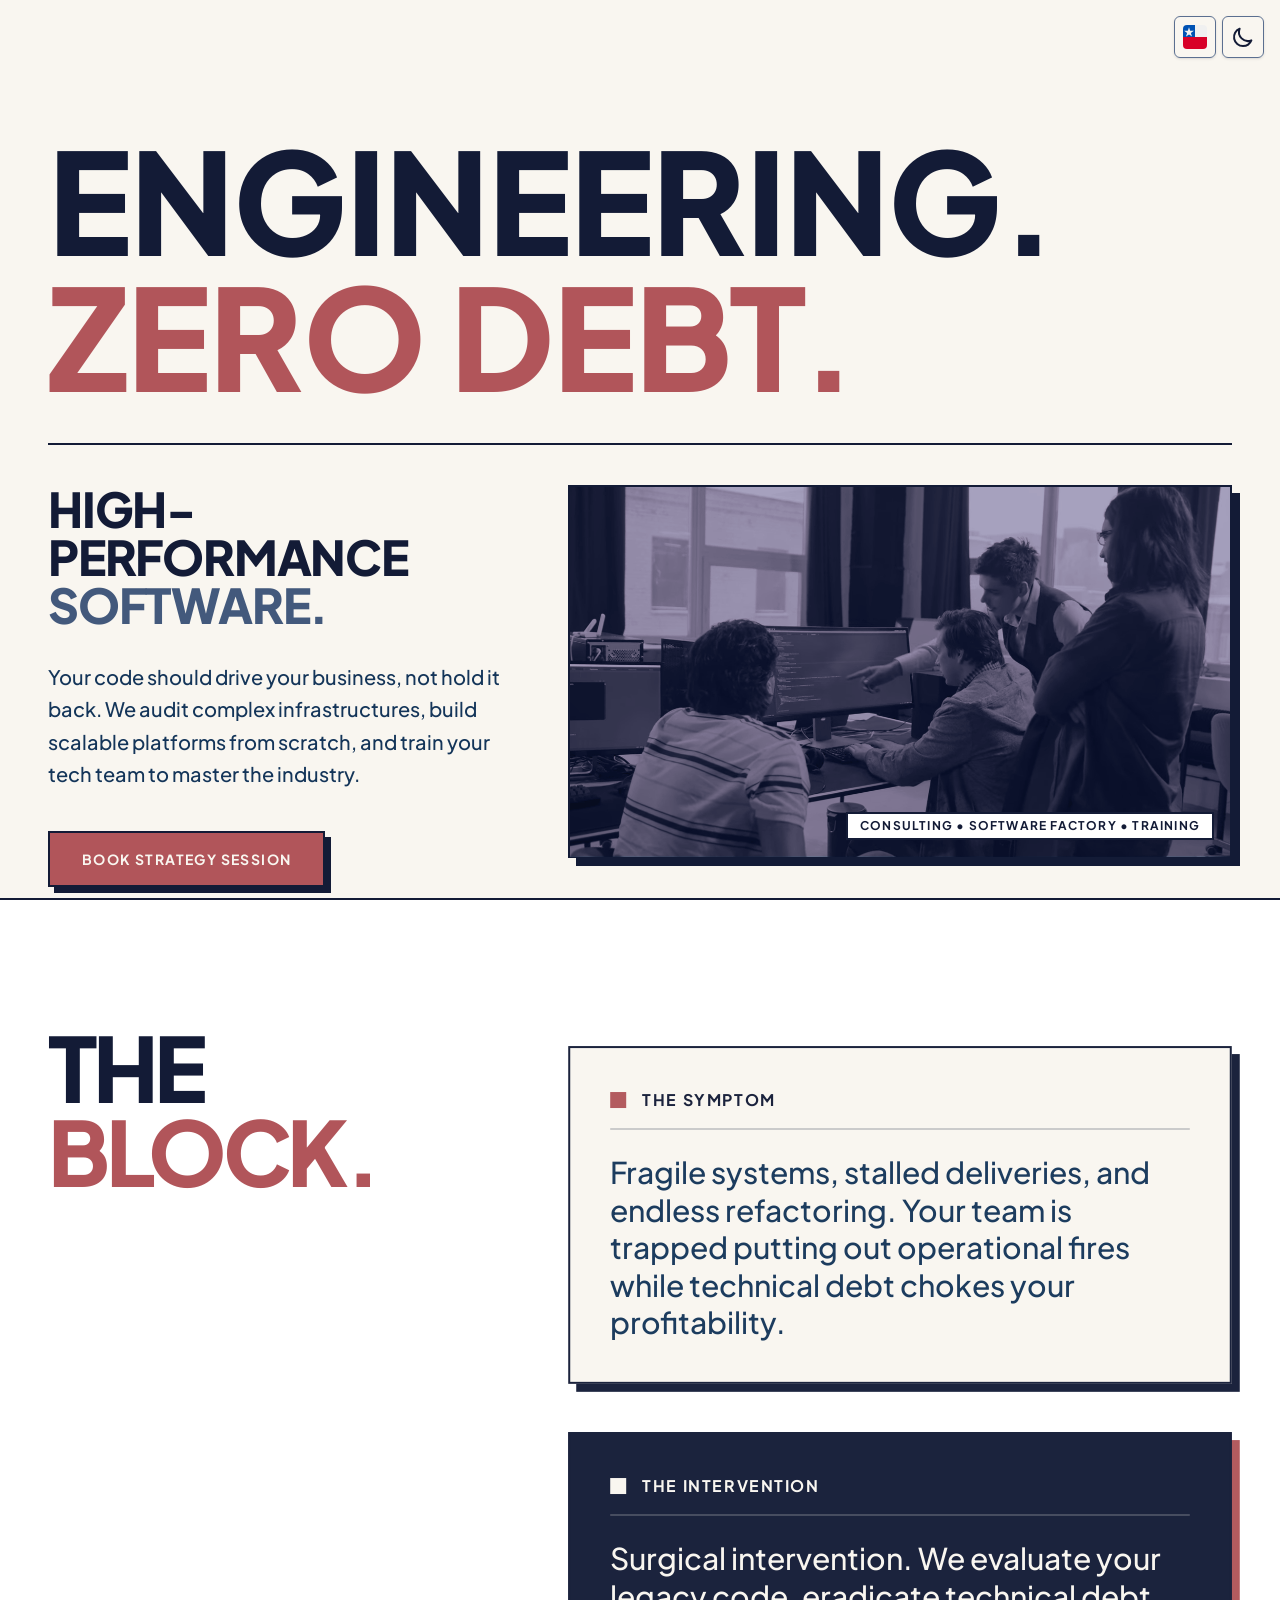
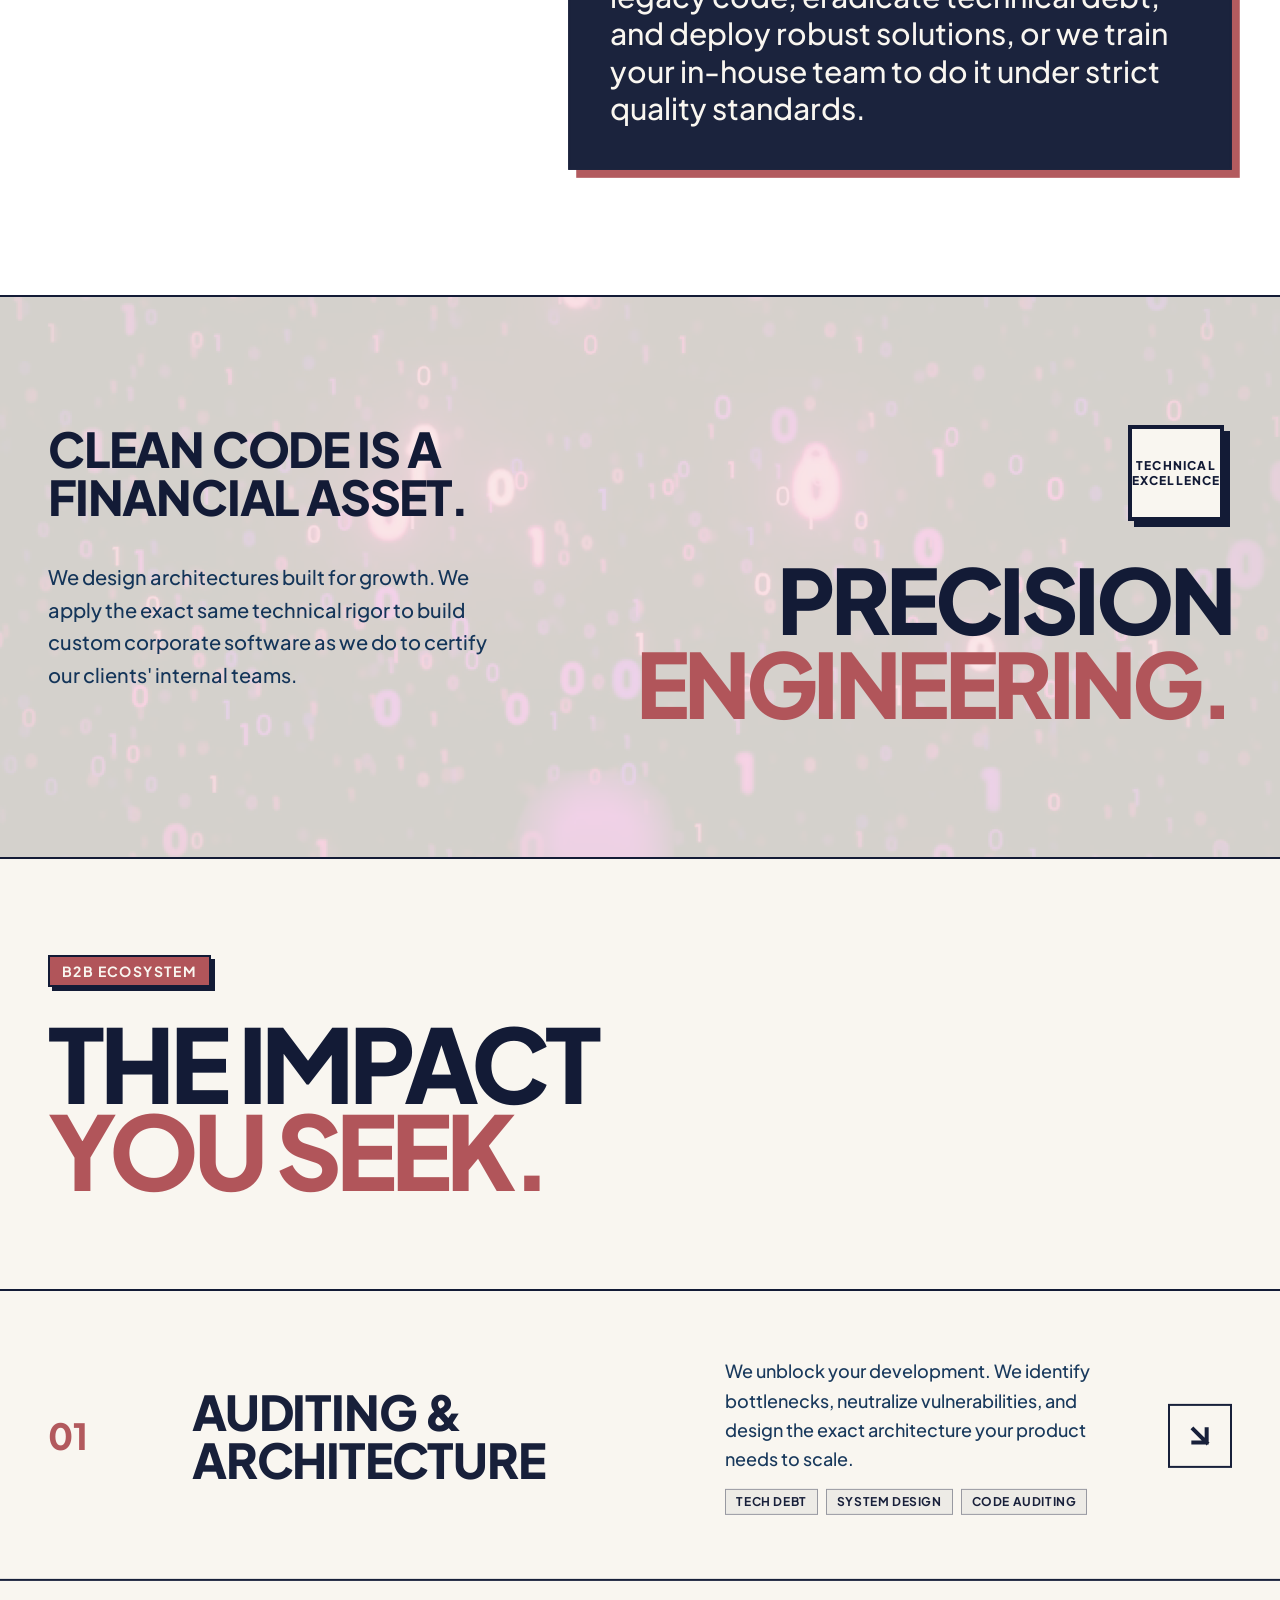
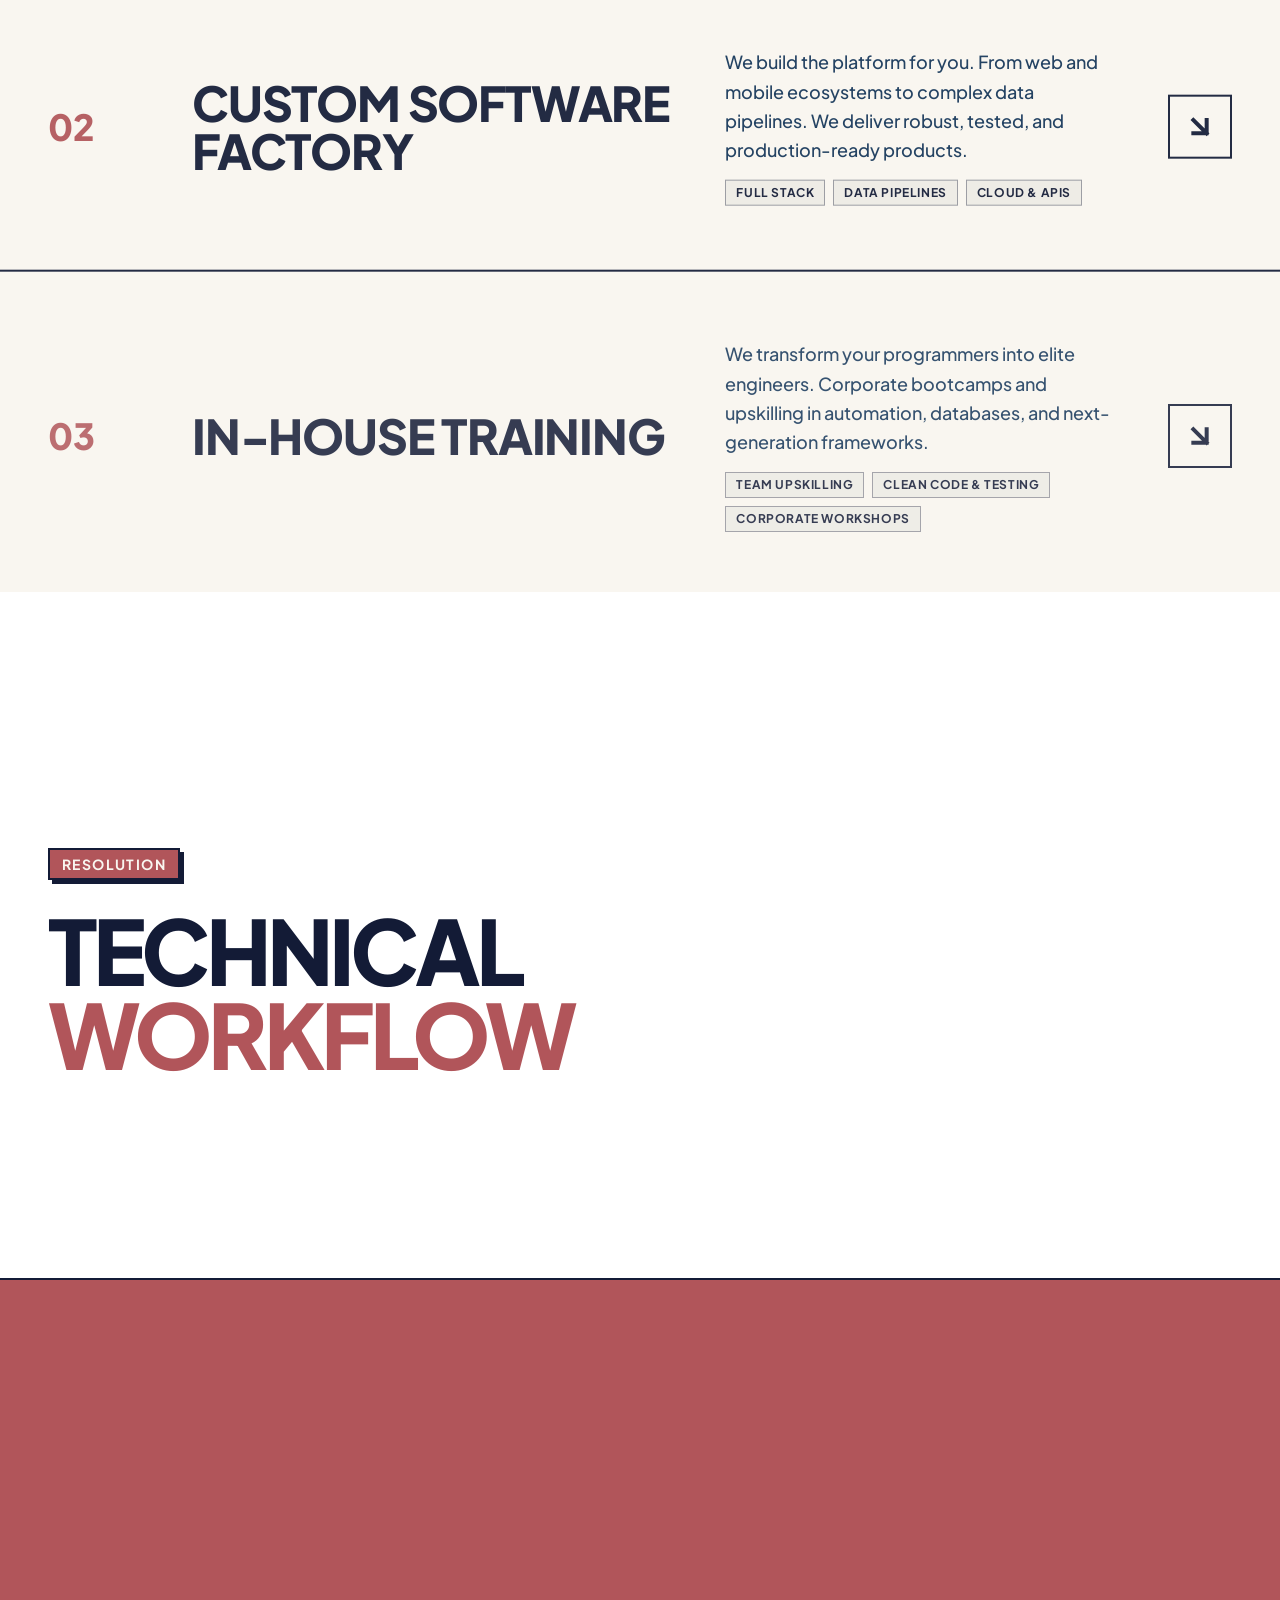
==== commit 90928027: "deploy: mac-c-training/macc-training-landing-source@9a03c6795a69dbf88a9eb8b401834ebb1914dab2" ====
--- a/en/index.html
+++ b/en/index.html
@@ -1,4 +1,4 @@
-<!DOCTYPE html><html lang="en"><head><meta charset="UTF-8"><meta name="viewport" content="width=device-width"><link rel="icon" type="image/png" media="(prefers-color-scheme: light)" href="/favicon-light.png"><link rel="icon" type="image/png" media="(prefers-color-scheme: dark)" href="/favicon-dark.png"><title>MAC-C Training | Consulting, Development &amp; Technical Training</title><meta name="description" content="We transform bottlenecks into high-performance software. We audit ecosystems, build custom solutions, and upskill corporate teams."><meta name="keywords" content="mentoría, programación, deuda técnica, ingeniería de software, arquitectura, B2B, B2C"><link rel="canonical" href="https://www.macctraining.cl/en/"><meta property="og:type" content="website"><meta property="og:url" content="https://www.macctraining.cl/en/"><meta property="og:title" content="MAC-C Training | Consulting, Development &amp; Technical Training"><meta property="og:description" content="We transform bottlenecks into high-performance software. We audit ecosystems, build custom solutions, and upskill corporate teams."><meta property="og:image" content="https://www.macctraining.cl/og-image.png"><meta name="twitter:card" content="summary_large_image"><meta name="twitter:url" content="https://www.macctraining.cl/en/"><meta name="twitter:title" content="MAC-C Training | Consulting, Development &amp; Technical Training"><meta name="twitter:description" content="We transform bottlenecks into high-performance software. We audit ecosystems, build custom solutions, and upskill corporate teams."><meta name="twitter:image" content="https://www.macctraining.cl/og-image.png"><link rel="preload" as="image" href="/team-poster.webp" fetchpriority="high"><link rel="preconnect" href="https://fonts.googleapis.com"><link rel="preconnect" href="https://fonts.gstatic.com" crossorigin><link href="https://fonts.googleapis.com/css2?family=Plus+Jakarta+Sans:wght@400;500;600;700;900&display=swap" rel="stylesheet" media="print" onload="this.media='all'"><noscript><link href="https://fonts.googleapis.com/css2?family=Plus+Jakarta+Sans:wght@400;500;600;700;900&display=swap" rel="stylesheet"></noscript><script>
+<!DOCTYPE html><html lang="en"><head><meta name="astro-view-transitions-enabled" content="true"><meta name="astro-view-transitions-fallback" content="animate"><script type="module" src="/_astro/ClientRouter.astro_astro_type_script_index_0_lang.CYDbzu1r.js"></script><meta charset="UTF-8"><meta name="viewport" content="width=device-width"><link rel="icon" type="image/png" media="(prefers-color-scheme: light)" href="/favicon-light.png"><link rel="icon" type="image/png" media="(prefers-color-scheme: dark)" href="/favicon-dark.png"><title>MAC-C Training | Consulting, Development &amp; Technical Training</title><meta name="description" content="We transform bottlenecks into high-performance software. We audit ecosystems, build custom solutions, and upskill corporate teams."><meta name="keywords" content="mentoría, programación, deuda técnica, ingeniería de software, arquitectura, B2B, B2C"><link rel="canonical" href="https://www.macctraining.cl/en/"><meta property="og:type" content="website"><meta property="og:url" content="https://www.macctraining.cl/en/"><meta property="og:title" content="MAC-C Training | Consulting, Development &amp; Technical Training"><meta property="og:description" content="We transform bottlenecks into high-performance software. We audit ecosystems, build custom solutions, and upskill corporate teams."><meta property="og:image" content="https://www.macctraining.cl/og-image.png"><meta name="twitter:card" content="summary_large_image"><meta name="twitter:url" content="https://www.macctraining.cl/en/"><meta name="twitter:title" content="MAC-C Training | Consulting, Development &amp; Technical Training"><meta name="twitter:description" content="We transform bottlenecks into high-performance software. We audit ecosystems, build custom solutions, and upskill corporate teams."><meta name="twitter:image" content="https://www.macctraining.cl/og-image.png"><link rel="preload" as="image" href="/team-poster.webp" fetchpriority="high"><link rel="preconnect" href="https://fonts.googleapis.com"><link rel="preconnect" href="https://fonts.gstatic.com" crossorigin><link href="https://fonts.googleapis.com/css2?family=Plus+Jakarta+Sans:wght@400;500;600;700;900&display=swap" rel="stylesheet" media="print" onload="this.media='all'"><noscript><link href="https://fonts.googleapis.com/css2?family=Plus+Jakarta+Sans:wght@400;500;600;700;900&display=swap" rel="stylesheet"></noscript><script>
             const initTheme = () => {
                 const storedTheme = localStorage.getItem('theme');
                 const activeTheme = storedTheme ?? 'light';
@@ -15,4 +15,17 @@
             };
 
             initTheme();
-        </script><link rel="stylesheet" href="/_astro/content.xdRbzkTq.css"></head><body class="antialiased selection:bg-rose-500 selection:text-cream overflow-x-hidden"><a href="/" class="fixed top-4 right-16 z-50 p-2 rounded-md bg-surface-color border border-navy-400 text-text-color shadow-sm cursor-pointer transition-colors duration-300 hover:bg-rose-300 hover:text-navy-900" aria-label="Cambiar idioma a es" title="Cambiar a Español"><svg class="w-6 h-6 rounded-sm overflow-hidden" xmlns="http://www.w3.org/2000/svg" viewBox="0 0 64 64"><path fill="#f0f0f0" d="M32 0h32v32H32z"></path><path fill="#d80027" d="M0 32h64v32H0z"></path><path fill="#0052b4" d="M0 0h32v32H0z"></path><polygon fill="#f0f0f0" points="16,6 19.1,15.5 29.1,15.5 21,21.4 24.1,30.9 16,25 7.9,30.9 11,21.4 2.9,15.5 12.9,15.5"></polygon></svg></a><button id="theme-toggle" class="fixed top-4 right-4 z-50 p-2 rounded-md bg-surface-color border border-navy-400 text-text-color shadow-sm cursor-pointer transition-colors duration-300 hover:bg-rose-300 hover:text-navy-900" aria-label="Toggle Dark Mode"><svg class="w-6 h-6 dark-icon hidden" fill="none" stroke="currentColor" viewBox="0 0 24 24" xmlns="http://www.w3.org/2000/svg"><path stroke-linecap="round" stroke-linejoin="round" stroke-width="2" d="M20.354 15.354A9 9 0 018.646 3.646 9.003 9.003 0 0012 21a9.003 9.003 0 008.354-5.646z"></path></svg><svg class="w-6 h-6 light-icon hidden" fill="none" stroke="currentColor" viewBox="0 0 24 24" xmlns="http://www.w3.org/2000/svg"><path stroke-linecap="round" stroke-linejoin="round" stroke-width="2" d="M12 3v1m0 16v1m9-9h-1M4 12H3m15.364 6.364l-.707-.707M6.343 6.343l-.707-.707m12.728 0l-.707.707M6.343 17.657l-.707.707M16 12a4 4 0 11-8 0 4 4 0 018 0z"></path></svg></button><script type="module">(()=>{let e=document.getElementById(`theme-toggle`),t=document.querySelector(`.dark-icon`),n=document.querySelector(`.light-icon`);if(!e||!t||!n)return;let r=e=>{e===`dark`?(t.classList.add(`hidden`),n.classList.remove(`hidden`)):(n.classList.add(`hidden`),t.classList.remove(`hidden`))};r(document.documentElement.getAttribute(`data-theme`)),e.addEventListener(`click`,()=>{let e=document.documentElement,t=e.getAttribute(`data-theme`)===`dark`?`light`:`dark`;e.setAttribute(`data-theme`,t),localStorage.setItem(`theme`,t),r(t)})})();</script><main><section class="relative w-full min-h-screen bg-cream dark:bg-navy-900 border-b-2 border-navy-900 dark:border-rose-300 pt-24 lg:pt-32 flex flex-col justify-center overflow-hidden transition-colors duration-300"><div class="px-4 md:px-8 xl:px-12 w-full flex-1 flex flex-col justify-center"><header class="w-full mb-8"><h1 class="font-black uppercase tracking-tighter leading-[0.85] text-navy-900 dark:text-cream m-0 flex flex-col"><span class="block pb-2 md:pb-4"><span class="block text-[13.5vw] md:text-[11vw]">ENGINEERING.</span></span><span class="block pb-2 md:pb-4"><span class="block text-rose-500 text-[13.5vw] md:text-[11vw]">ZERO DEBT.</span></span></h1></header><div class="grid grid-cols-1 lg:grid-cols-12 gap-10 lg:gap-16 border-t-2 border-navy-900 dark:border-rose-300 pt-10"><div class="lg:col-span-5 flex flex-col gap-8 order-2 lg:order-1"><h2 class="text-3xl md:text-5xl font-black uppercase tracking-tight text-navy-900 dark:text-cream leading-none"><span class="block"><span class="block">HIGH-PERFORMANCE</span></span><span class="block"><span class="block text-navy-600 dark:text-rose-300">SOFTWARE.</span></span></h2><p class="text-lg md:text-xl font-medium leading-relaxed text-navy-800 dark:text-cream/90 max-w-lg">Your code should drive your business, not hold it back. We audit complex infrastructures, build scalable platforms from scratch, and train your tech team to master the industry.</p><div class="flex flex-col sm:flex-row gap-4 mt-2"><a href="#contact" class="bg-rose-500 text-cream text-center font-bold uppercase tracking-widest text-sm py-4 px-8 solid-border shadow-[6px_6px_0_0_#131b36] dark:shadow-[6px_6px_0_0_#db8384] hover:translate-y-1 hover:translate-x-1 hover:shadow-[2px_2px_0_0_#131b36] dark:hover:shadow-[2px_2px_0_0_#db8384] transition-all cursor-pointer">Book Strategy Session</a></div></div><div class="lg:col-span-7 order-1 lg:order-2"><div class="w-full aspect-video bg-navy-900 solid-border relative shadow-[8px_8px_0_0_#131b36] dark:shadow-[8px_8px_0_0_#db8384]"><video autoplay loop muted playsinline preload="none" poster="/team-poster.webp" class="w-full h-full object-cover mix-blend-luminosity opacity-70 dark:opacity-50"><source src="/team-bg-720p.webm" type="video/webm"><source src="/team-bg-720p.mp4" type="video/mp4"></video><div class="absolute inset-0 bg-rose-500/20 dark:bg-rose-900/40 mix-blend-overlay pointer-events-none"></div><div class="absolute bottom-4 right-4 bg-white dark:bg-navy-900 text-navy-900 dark:text-cream text-xs font-bold uppercase tracking-widest px-3 py-1 solid-border">Consulting • Software Factory • Training</div></div></div></div></div></section><section id="problem" class="relative w-full bg-white dark:bg-navy-800 border-b-2 border-navy-900 dark:border-rose-300 py-24 lg:py-32 overflow-hidden transition-colors duration-300"><div class="px-4 md:px-8 xl:px-12 w-full"><div class="grid grid-cols-1 lg:grid-cols-12 gap-12 lg:gap-16"><div class="lg:col-span-5 flex flex-col justify-start"><h2 class="font-black uppercase tracking-tighter leading-[0.85] text-navy-900 dark:text-cream text-[14vw] lg:text-[7vw] m-0 problem-trigger"><span class="block overflow-hidden pb-2"><span class="block problem-text-line">THE</span></span><span class="block overflow-hidden pb-2"><span class="block problem-text-line text-rose-500">BLOCK.</span></span></h2></div><div class="lg:col-span-7 flex flex-col gap-8 lg:gap-12 lg:pt-4"><div class="problem-card flex flex-col gap-6 bg-cream dark:bg-navy-900 p-8 md:p-10 border-2 border-navy-900 dark:border-rose-300 shadow-[8px_8px_0_0_#131b36] dark:shadow-[8px_8px_0_0_#db8384]"><div class="flex items-center gap-4 border-b-2 border-navy-900/20 dark:border-rose-300/20 pb-4"><span class="w-4 h-4 bg-rose-500 block"></span><h3 class="font-bold text-sm md:text-base uppercase tracking-widest text-navy-900 dark:text-cream">The Symptom</h3></div><p class="text-xl md:text-3xl font-medium leading-tight text-navy-800 dark:text-cream/90">Fragile systems, stalled deliveries, and endless refactoring. Your team is trapped putting out operational fires while technical debt chokes your profitability.</p></div><div class="problem-card flex flex-col gap-6 bg-navy-900 dark:bg-rose-500 p-8 md:p-10 border-2 border-navy-900 dark:border-cream shadow-[8px_8px_0_0_#b1555a] dark:shadow-[8px_8px_0_0_#f9f6f0]"><div class="flex items-center gap-4 border-b-2 border-cream/20 dark:border-navy-900/20 pb-4"><span class="w-4 h-4 bg-cream dark:bg-navy-900 block"></span><h3 class="font-bold text-sm md:text-base uppercase tracking-widest text-cream dark:text-navy-900">The Intervention</h3></div><p class="text-xl md:text-3xl font-medium leading-tight text-cream dark:text-navy-900">Surgical intervention. We evaluate your legacy code, eradicate technical debt, and deploy robust solutions, or we train your in-house team to do it under strict quality standards.</p></div></div></div></div></section><section id="authority" class="relative w-full bg-cream dark:bg-navy-900 border-b-2 border-navy-900 dark:border-rose-300 py-24 lg:py-32 overflow-hidden transition-colors duration-300"><div class="absolute inset-0 z-0 pointer-events-none"><video autoplay loop muted playsinline preload="none" poster="/neural-poster.jpg" class="w-full h-full object-cover mix-blend-luminosity opacity-15"><source src="/neural-bg-720p.webm" type="video/webm"><source src="/neural-bg-720p.mp4" type="video/mp4"></video></div><div class="px-4 md:px-8 xl:px-12 w-full relative z-10"><div class="grid grid-cols-1 lg:grid-cols-12 gap-12 lg:gap-16 items-start"><div class="lg:col-span-5 flex flex-col gap-10 order-2 lg:order-1 pt-8 lg:pt-0 border-t-4 border-navy-900 dark:border-rose-300 lg:border-t-0"><h3 class="text-3xl md:text-5xl font-black uppercase tracking-tight text-navy-900 dark:text-cream leading-none">Clean code is a financial asset.</h3><p class="text-lg md:text-xl font-medium leading-relaxed text-navy-800 dark:text-cream/90 max-w-xl">We design architectures built for growth. We apply the exact same technical rigor to build custom corporate software as we do to certify our clients&#39; internal teams.</p></div><div class="lg:col-span-7 flex flex-col gap-10 order-1 lg:order-2 lg:items-end lg:text-right"><div class="w-24 h-24 bg-cream dark:bg-navy-900 border-4 border-navy-900 dark:border-rose-300 flex items-center justify-center p-2 shadow-[6px_6px_0_0_#131b36] dark:shadow-[6px_6px_0_0_#db8384] lg:mr-2"><span class="text-[0.65rem] md:text-xs font-black uppercase text-center leading-tight tracking-widest text-navy-900 dark:text-cream">Technical<br>Excellence</span></div><h2 class="font-black uppercase tracking-tighter leading-[0.85] text-navy-900 dark:text-cream text-[11vw] sm:text-[10vw] lg:text-[6.5vw] xl:text-[7vw] m-0 w-full hyphens-none break-normal"><span class="block pb-2"><span class="block">PRECISION</span></span><span class="block pb-2"><span class="block text-rose-500">ENGINEERING.</span></span></h2></div></div></div></section><section id="services" class="w-full bg-cream dark:bg-navy-900 transition-colors duration-300"><header class="px-4 md:px-8 xl:px-12 py-16 md:py-24 border-b-2 border-navy-900 dark:border-rose-300"><div class="inline-block border-2 border-navy-900 dark:border-rose-300 bg-rose-500 text-cream px-3 py-1 font-bold text-xs md:text-sm uppercase tracking-widest mb-8 shadow-[4px_4px_0_0_#131b36] dark:shadow-[4px_4px_0_0_#db8384]">B2B Ecosystem</div><h2 class="font-black uppercase tracking-tighter leading-[0.85] text-navy-900 dark:text-cream text-[12vw] lg:text-[8vw] m-0">THE IMPACT<br><span class="text-rose-500">YOU SEEK.</span></h2></header><div class="w-full flex flex-col"><a href="#contact" class="group relative w-full border-b-2 border-navy-900 dark:border-rose-300 overflow-hidden cursor-pointer bg-cream dark:bg-navy-900 hover:bg-navy-900 dark:hover:bg-rose-500 transition-colors duration-300"><div class="px-4 md:px-8 xl:px-12 py-10 md:py-16 flex flex-col lg:flex-row lg:items-center gap-6 lg:gap-12 relative z-10"><div class="text-rose-500 font-black text-2xl md:text-4xl lg:w-24 shrink-0 transition-colors duration-300 group-hover:text-cream dark:group-hover:text-navy-900">01</div><h3 class="text-3xl md:text-5xl font-black uppercase tracking-tight text-navy-900 dark:text-cream transition-colors duration-300 group-hover:text-cream dark:group-hover:text-navy-900 flex-1">Auditing &amp; Architecture</h3><div class="flex flex-col gap-4 lg:w-1/3"><p class="text-lg font-medium leading-relaxed text-navy-800 dark:text-cream/90 transition-colors duration-300 group-hover:text-cream/90 dark:group-hover:text-navy-900/90">We unblock your development. We identify bottlenecks, neutralize vulnerabilities, and design the exact architecture your product needs to scale.</p><div class="flex flex-wrap gap-2"><span class="text-xs font-bold uppercase tracking-wider px-2.5 py-1 border border-navy-900/40 dark:border-rose-300/40 text-navy-900 dark:text-cream bg-navy-900/5 dark:bg-rose-300/5 transition-colors duration-300 group-hover:border-cream/40 group-hover:text-cream group-hover:bg-cream/10 dark:group-hover:border-navy-900/40 dark:group-hover:text-navy-900 dark:group-hover:bg-navy-900/10">Tech Debt</span><span class="text-xs font-bold uppercase tracking-wider px-2.5 py-1 border border-navy-900/40 dark:border-rose-300/40 text-navy-900 dark:text-cream bg-navy-900/5 dark:bg-rose-300/5 transition-colors duration-300 group-hover:border-cream/40 group-hover:text-cream group-hover:bg-cream/10 dark:group-hover:border-navy-900/40 dark:group-hover:text-navy-900 dark:group-hover:bg-navy-900/10">System Design</span><span class="text-xs font-bold uppercase tracking-wider px-2.5 py-1 border border-navy-900/40 dark:border-rose-300/40 text-navy-900 dark:text-cream bg-navy-900/5 dark:bg-rose-300/5 transition-colors duration-300 group-hover:border-cream/40 group-hover:text-cream group-hover:bg-cream/10 dark:group-hover:border-navy-900/40 dark:group-hover:text-navy-900 dark:group-hover:bg-navy-900/10">Code Auditing</span></div></div><div class="hidden lg:flex shrink-0 w-16 h-16 border-2 border-navy-900 dark:border-rose-300 items-center justify-center text-navy-900 dark:text-rose-300 transition-colors duration-300 group-hover:border-cream group-hover:text-cream dark:group-hover:border-navy-900 dark:group-hover:text-navy-900"><svg class="w-8 h-8" fill="none" stroke="currentColor" viewBox="0 0 24 24"><path stroke-linecap="square" stroke-linejoin="miter" stroke-width="3" d="M17 7v10h-10m10 0L7 7"></path></svg></div></div></a><a href="#contact" class="group relative w-full border-b-2 border-navy-900 dark:border-rose-300 overflow-hidden cursor-pointer bg-cream dark:bg-navy-900 hover:bg-navy-900 dark:hover:bg-rose-500 transition-colors duration-300"><div class="px-4 md:px-8 xl:px-12 py-10 md:py-16 flex flex-col lg:flex-row lg:items-center gap-6 lg:gap-12 relative z-10"><div class="text-rose-500 font-black text-2xl md:text-4xl lg:w-24 shrink-0 transition-colors duration-300 group-hover:text-cream dark:group-hover:text-navy-900">02</div><h3 class="text-3xl md:text-5xl font-black uppercase tracking-tight text-navy-900 dark:text-cream transition-colors duration-300 group-hover:text-cream dark:group-hover:text-navy-900 flex-1">Custom Software Factory</h3><div class="flex flex-col gap-4 lg:w-1/3"><p class="text-lg font-medium leading-relaxed text-navy-800 dark:text-cream/90 transition-colors duration-300 group-hover:text-cream/90 dark:group-hover:text-navy-900/90">We build the platform for you. From web and mobile ecosystems to complex data pipelines. We deliver robust, tested, and production-ready products.</p><div class="flex flex-wrap gap-2"><span class="text-xs font-bold uppercase tracking-wider px-2.5 py-1 border border-navy-900/40 dark:border-rose-300/40 text-navy-900 dark:text-cream bg-navy-900/5 dark:bg-rose-300/5 transition-colors duration-300 group-hover:border-cream/40 group-hover:text-cream group-hover:bg-cream/10 dark:group-hover:border-navy-900/40 dark:group-hover:text-navy-900 dark:group-hover:bg-navy-900/10">Full Stack</span><span class="text-xs font-bold uppercase tracking-wider px-2.5 py-1 border border-navy-900/40 dark:border-rose-300/40 text-navy-900 dark:text-cream bg-navy-900/5 dark:bg-rose-300/5 transition-colors duration-300 group-hover:border-cream/40 group-hover:text-cream group-hover:bg-cream/10 dark:group-hover:border-navy-900/40 dark:group-hover:text-navy-900 dark:group-hover:bg-navy-900/10">Data Pipelines</span><span class="text-xs font-bold uppercase tracking-wider px-2.5 py-1 border border-navy-900/40 dark:border-rose-300/40 text-navy-900 dark:text-cream bg-navy-900/5 dark:bg-rose-300/5 transition-colors duration-300 group-hover:border-cream/40 group-hover:text-cream group-hover:bg-cream/10 dark:group-hover:border-navy-900/40 dark:group-hover:text-navy-900 dark:group-hover:bg-navy-900/10">Cloud &amp; APIs</span></div></div><div class="hidden lg:flex shrink-0 w-16 h-16 border-2 border-navy-900 dark:border-rose-300 items-center justify-center text-navy-900 dark:text-rose-300 transition-colors duration-300 group-hover:border-cream group-hover:text-cream dark:group-hover:border-navy-900 dark:group-hover:text-navy-900"><svg class="w-8 h-8" fill="none" stroke="currentColor" viewBox="0 0 24 24"><path stroke-linecap="square" stroke-linejoin="miter" stroke-width="3" d="M17 7v10h-10m10 0L7 7"></path></svg></div></div></a><a href="#contact" class="group relative w-full border-b-2 border-navy-900 dark:border-rose-300 overflow-hidden cursor-pointer bg-cream dark:bg-navy-900 hover:bg-navy-900 dark:hover:bg-rose-500 transition-colors duration-300"><div class="px-4 md:px-8 xl:px-12 py-10 md:py-16 flex flex-col lg:flex-row lg:items-center gap-6 lg:gap-12 relative z-10"><div class="text-rose-500 font-black text-2xl md:text-4xl lg:w-24 shrink-0 transition-colors duration-300 group-hover:text-cream dark:group-hover:text-navy-900">03</div><h3 class="text-3xl md:text-5xl font-black uppercase tracking-tight text-navy-900 dark:text-cream transition-colors duration-300 group-hover:text-cream dark:group-hover:text-navy-900 flex-1">In-House Training</h3><div class="flex flex-col gap-4 lg:w-1/3"><p class="text-lg font-medium leading-relaxed text-navy-800 dark:text-cream/90 transition-colors duration-300 group-hover:text-cream/90 dark:group-hover:text-navy-900/90">We transform your programmers into elite engineers. Corporate bootcamps and upskilling in automation, databases, and next-generation frameworks.</p><div class="flex flex-wrap gap-2"><span class="text-xs font-bold uppercase tracking-wider px-2.5 py-1 border border-navy-900/40 dark:border-rose-300/40 text-navy-900 dark:text-cream bg-navy-900/5 dark:bg-rose-300/5 transition-colors duration-300 group-hover:border-cream/40 group-hover:text-cream group-hover:bg-cream/10 dark:group-hover:border-navy-900/40 dark:group-hover:text-navy-900 dark:group-hover:bg-navy-900/10">Team Upskilling</span><span class="text-xs font-bold uppercase tracking-wider px-2.5 py-1 border border-navy-900/40 dark:border-rose-300/40 text-navy-900 dark:text-cream bg-navy-900/5 dark:bg-rose-300/5 transition-colors duration-300 group-hover:border-cream/40 group-hover:text-cream group-hover:bg-cream/10 dark:group-hover:border-navy-900/40 dark:group-hover:text-navy-900 dark:group-hover:bg-navy-900/10">Clean Code &amp; Testing</span><span class="text-xs font-bold uppercase tracking-wider px-2.5 py-1 border border-navy-900/40 dark:border-rose-300/40 text-navy-900 dark:text-cream bg-navy-900/5 dark:bg-rose-300/5 transition-colors duration-300 group-hover:border-cream/40 group-hover:text-cream group-hover:bg-cream/10 dark:group-hover:border-navy-900/40 dark:group-hover:text-navy-900 dark:group-hover:bg-navy-900/10">Corporate Workshops</span></div></div><div class="hidden lg:flex shrink-0 w-16 h-16 border-2 border-navy-900 dark:border-rose-300 items-center justify-center text-navy-900 dark:text-rose-300 transition-colors duration-300 group-hover:border-cream group-hover:text-cream dark:group-hover:border-navy-900 dark:group-hover:text-navy-900"><svg class="w-8 h-8" fill="none" stroke="currentColor" viewBox="0 0 24 24"><path stroke-linecap="square" stroke-linejoin="miter" stroke-width="3" d="M17 7v10h-10m10 0L7 7"></path></svg></div></div></a></div></section><section id="faq" class="relative w-full bg-white dark:bg-navy-800 border-b-2 border-navy-900 dark:border-rose-300 py-24 lg:py-32 overflow-hidden transition-colors duration-300" data-astro-cid-4chapdkw><div class="px-4 md:px-8 xl:px-12 w-full" data-astro-cid-4chapdkw><div class="grid grid-cols-1 lg:grid-cols-12 gap-12 lg:gap-16 items-start" data-astro-cid-4chapdkw><div class="lg:col-span-5 flex flex-col gap-8 lg:sticky lg:top-32" data-astro-cid-4chapdkw><div class="inline-block border-2 border-navy-900 dark:border-rose-300 bg-rose-500 text-cream px-3 py-1 font-bold text-xs md:text-sm uppercase tracking-widest w-max shadow-[4px_4px_0_0_#131b36] dark:shadow-[4px_4px_0_0_#db8384]" data-astro-cid-4chapdkw>Resolution</div><h2 class="font-black uppercase tracking-tighter leading-[0.85] text-navy-900 dark:text-cream text-[14vw] lg:text-[7vw] m-0 wrap-break-words hyphens-auto" lang="es" data-astro-cid-4chapdkw><span class="block pb-2" data-astro-cid-4chapdkw><span class="block" data-astro-cid-4chapdkw>TECHNICAL</span></span><span class="block pb-2" data-astro-cid-4chapdkw><span class="block text-rose-500" data-astro-cid-4chapdkw>WORKFLOW</span></span></h2></div><div class="lg:col-span-7 flex flex-col gap-6 pt-4 lg:pt-0" data-astro-cid-4chapdkw><details class="group bg-cream dark:bg-navy-900 border-2 border-navy-900 dark:border-rose-300 shadow-[8px_8px_0_0_#131b36] dark:shadow-[8px_8px_0_0_#db8384] transition-all duration-300 open:shadow-[4px_4px_0_0_#131b36] dark:open:shadow-[4px_4px_0_0_#db8384] open:translate-y-1 open:translate-x-1 [&amp;_summary::-webkit-details-marker]:hidden cursor-pointer" data-astro-cid-4chapdkw><summary class="flex items-center justify-between gap-4 p-6 md:p-8 outline-none border-b-2 border-transparent group-open:border-navy-900/10 dark:group-open:border-rose-300/10 transition-colors" data-astro-cid-4chapdkw><div class="flex items-start md:items-center gap-4 md:gap-6" data-astro-cid-4chapdkw><span class="text-2xl md:text-3xl font-black text-rose-500 shrink-0" data-astro-cid-4chapdkw>01</span><h3 class="text-lg md:text-2xl font-bold text-navy-900 dark:text-cream uppercase tracking-tight leading-snug" data-astro-cid-4chapdkw>What kind of companies need your services?</h3></div><div class="shrink-0 w-10 h-10 border-2 border-navy-900 dark:border-rose-300 flex items-center justify-center bg-white dark:bg-navy-800 text-navy-900 dark:text-rose-300 transition-transform duration-300 group-open:rotate-45" data-astro-cid-4chapdkw><svg xmlns="http://www.w3.org/2000/svg" class="h-5 w-5" fill="none" viewBox="0 0 24 24" stroke="currentColor" data-astro-cid-4chapdkw><path stroke-linecap="square" stroke-linejoin="miter" stroke-width="3" d="M12 4v16m8-8H4" data-astro-cid-4chapdkw></path></svg></div></summary><div class="p-6 md:p-8 pt-4 md:pt-6" data-astro-cid-4chapdkw><p class="text-base md:text-xl font-medium leading-relaxed text-navy-800 dark:text-cream/90" data-astro-cid-4chapdkw>Corporations and tech companies that are losing money due to inefficient code, need to outsource a new product&#39;s creation, or must raise their staff&#39;s technical standard.</p></div></details><details class="group bg-cream dark:bg-navy-900 border-2 border-navy-900 dark:border-rose-300 shadow-[8px_8px_0_0_#131b36] dark:shadow-[8px_8px_0_0_#db8384] transition-all duration-300 open:shadow-[4px_4px_0_0_#131b36] dark:open:shadow-[4px_4px_0_0_#db8384] open:translate-y-1 open:translate-x-1 [&amp;_summary::-webkit-details-marker]:hidden cursor-pointer" data-astro-cid-4chapdkw><summary class="flex items-center justify-between gap-4 p-6 md:p-8 outline-none border-b-2 border-transparent group-open:border-navy-900/10 dark:group-open:border-rose-300/10 transition-colors" data-astro-cid-4chapdkw><div class="flex items-start md:items-center gap-4 md:gap-6" data-astro-cid-4chapdkw><span class="text-2xl md:text-3xl font-black text-rose-500 shrink-0" data-astro-cid-4chapdkw>02</span><h3 class="text-lg md:text-2xl font-bold text-navy-900 dark:text-cream uppercase tracking-tight leading-snug" data-astro-cid-4chapdkw>Do you develop the platform or just advise?</h3></div><div class="shrink-0 w-10 h-10 border-2 border-navy-900 dark:border-rose-300 flex items-center justify-center bg-white dark:bg-navy-800 text-navy-900 dark:text-rose-300 transition-transform duration-300 group-open:rotate-45" data-astro-cid-4chapdkw><svg xmlns="http://www.w3.org/2000/svg" class="h-5 w-5" fill="none" viewBox="0 0 24 24" stroke="currentColor" data-astro-cid-4chapdkw><path stroke-linecap="square" stroke-linejoin="miter" stroke-width="3" d="M12 4v16m8-8H4" data-astro-cid-4chapdkw></path></svg></div></summary><div class="p-6 md:p-8 pt-4 md:pt-6" data-astro-cid-4chapdkw><p class="text-base md:text-xl font-medium leading-relaxed text-navy-800 dark:text-cream/90" data-astro-cid-4chapdkw>We execute on both fronts. We can audit and guide your internal team, or act directly as your engineering muscle and code the product from start to finish.</p></div></details><details class="group bg-cream dark:bg-navy-900 border-2 border-navy-900 dark:border-rose-300 shadow-[8px_8px_0_0_#131b36] dark:shadow-[8px_8px_0_0_#db8384] transition-all duration-300 open:shadow-[4px_4px_0_0_#131b36] dark:open:shadow-[4px_4px_0_0_#db8384] open:translate-y-1 open:translate-x-1 [&amp;_summary::-webkit-details-marker]:hidden cursor-pointer" data-astro-cid-4chapdkw><summary class="flex items-center justify-between gap-4 p-6 md:p-8 outline-none border-b-2 border-transparent group-open:border-navy-900/10 dark:group-open:border-rose-300/10 transition-colors" data-astro-cid-4chapdkw><div class="flex items-start md:items-center gap-4 md:gap-6" data-astro-cid-4chapdkw><span class="text-2xl md:text-3xl font-black text-rose-500 shrink-0" data-astro-cid-4chapdkw>03</span><h3 class="text-lg md:text-2xl font-bold text-navy-900 dark:text-cream uppercase tracking-tight leading-snug" data-astro-cid-4chapdkw>What is your core tech stack?</h3></div><div class="shrink-0 w-10 h-10 border-2 border-navy-900 dark:border-rose-300 flex items-center justify-center bg-white dark:bg-navy-800 text-navy-900 dark:text-rose-300 transition-transform duration-300 group-open:rotate-45" data-astro-cid-4chapdkw><svg xmlns="http://www.w3.org/2000/svg" class="h-5 w-5" fill="none" viewBox="0 0 24 24" stroke="currentColor" data-astro-cid-4chapdkw><path stroke-linecap="square" stroke-linejoin="miter" stroke-width="3" d="M12 4v16m8-8H4" data-astro-cid-4chapdkw></path></svg></div></summary><div class="p-6 md:p-8 pt-4 md:pt-6" data-astro-cid-4chapdkw><p class="text-base md:text-xl font-medium leading-relaxed text-navy-800 dark:text-cream/90" data-astro-cid-4chapdkw>We focus on tools that scale: modern web ecosystems, native mobile development, and high-volume data engineering for agile decision-making.</p></div></details></div></div></div></section><section id="contact" class="relative w-full bg-rose-500 border-b-2 border-navy-900 dark:border-rose-300 py-24 lg:py-32 overflow-hidden transition-colors duration-300"><div class="absolute inset-0 opacity-10 pointer-events-none" style="background-image: radial-gradient(var(--color-navy-900) 2px, transparent 2px); background-size: 32px 32px;"></div><div class="px-4 md:px-8 xl:px-12 w-full relative z-10"><div class="bg-cream dark:bg-navy-900 border-2 border-navy-900 dark:border-rose-300 shadow-[12px_12px_0_0_#131b36] dark:shadow-[12px_12px_0_0_#db8384] p-6 sm:p-10 md:p-16 lg:p-24 flex flex-col items-center text-center max-w-5xl mx-auto"><div class="inline-block border-2 border-navy-900 dark:border-rose-300 bg-white dark:bg-navy-800 px-4 py-2 font-bold text-xs md:text-sm uppercase tracking-widest mb-8 shadow-[4px_4px_0_0_#131b36] dark:shadow-[4px_4px_0_0_#db8384]">Next Step</div><h2 class="font-black uppercase tracking-tighter leading-[0.85] text-navy-900 dark:text-cream text-[10vw] sm:text-[9vw] lg:text-[7vw] m-0 mb-8 whitespace-nowrap"><span class="block">BOOK YOUR</span><span class="block text-rose-500">DIAGNOSTIC.</span></h2><p class="text-base sm:text-lg md:text-2xl font-medium leading-relaxed text-navy-800 dark:text-cream/90 max-w-3xl mb-12">Let&#39;s talk code, business, and profitability. In 30 minutes, we will diagnose the state of your tech ecosystem and define a straightforward action plan.</p><a href="https://calendar.app.google/cVLg917SsWxS8KzLA" target="_blank" rel="noopener noreferrer" class="group relative inline-flex items-center justify-center gap-3 bg-navy-900 dark:bg-rose-500 text-cream dark:text-navy-900 font-black uppercase tracking-widest text-xs sm:text-sm md:text-lg py-4 px-6 md:py-6 md:px-10 border-2 border-navy-900 dark:border-rose-500 shadow-[6px_6px_0_0_rgba(19,27,54,1)] dark:shadow-[6px_6px_0_0_rgba(219,131,132,1)] hover:translate-y-1 hover:translate-x-1 hover:shadow-[2px_2px_0_0_rgba(19,27,54,1)] dark:hover:shadow-[2px_2px_0_0_rgba(219,131,132,1)] transition-all duration-300 w-full sm:w-auto"><span class="whitespace-nowrap">Book Video Call</span><svg class="w-5 h-5 md:w-6 md:h-6 shrink-0 transform group-hover:translate-x-1 transition-transform duration-300" fill="none" stroke="currentColor" viewBox="0 0 24 24"><path stroke-linecap="square" stroke-linejoin="miter" stroke-width="3" d="M17 8l4 4m0 0l-4 4m4-4H3"></path></svg></a></div></div></section><footer class="w-full bg-cream dark:bg-navy-900 transition-colors duration-300 flex flex-col"><div class="grid grid-cols-1 lg:grid-cols-4 w-full border-b-2 border-navy-900 dark:border-rose-300"><div class="p-8 md:p-12 lg:col-span-2 flex flex-col justify-between gap-12 border-b-2 lg:border-b-0 lg:border-r-2 border-navy-900 dark:border-rose-300 overflow-hidden"><div><h3 class="font-black uppercase tracking-tighter leading-[0.85] text-navy-900 dark:text-cream text-[10vw] sm:text-[8vw] lg:text-[4vw] mb-6">MAC-C<br><span class="text-rose-500">TRAINING.</span></h3><p class="text-base md:text-lg font-medium text-navy-800 dark:text-cream/90 max-w-md leading-relaxed">Relentless software engineering. We eradicate your technical debt, build custom solutions, and scale your company&#39;s talent.</p></div><a href="mailto:carlos.tapia.macc@gmail.com" class="font-black text-sm sm:text-base md:text-2xl uppercase tracking-widest text-navy-900 dark:text-rose-300 hover:text-rose-500 dark:hover:text-cream transition-colors relative group inline-block w-max break-all">carlos.tapia.macc@gmail.com<span class="absolute -bottom-1 left-0 w-0 h-1 bg-rose-500 dark:bg-cream transition-all duration-300 group-hover:w-full"></span></a></div><div class="p-8 md:p-12 border-b-2 lg:border-b-0 lg:border-r-2 border-navy-900 dark:border-rose-300 flex flex-col gap-6"><h4 class="font-bold text-xs md:text-sm uppercase tracking-widest text-rose-500 mb-4 border-b-2 border-navy-900/20 dark:border-rose-300/20 pb-2 w-max">Navigation</h4><a href="#problem" class="text-xl md:text-2xl font-black uppercase tracking-tight text-navy-900 dark:text-cream hover:translate-x-2 transition-transform w-max">The Problem</a><a href="#authority" class="text-xl md:text-2xl font-black uppercase tracking-tight text-navy-900 dark:text-cream hover:translate-x-2 transition-transform w-max">Methodology</a><a href="#services" class="text-xl md:text-2xl font-black uppercase tracking-tight text-navy-900 dark:text-cream hover:translate-x-2 transition-transform w-max">Solutions</a><a href="#faq" class="text-xl md:text-2xl font-black uppercase tracking-tight text-navy-900 dark:text-cream hover:translate-x-2 transition-transform w-max">Model</a></div><div class="p-8 md:p-12 flex flex-col justify-between gap-12"><div class="flex flex-col gap-6"><h4 class="font-bold text-xs md:text-sm uppercase tracking-widest text-rose-500 mb-4 border-b-2 border-navy-900/20 dark:border-rose-300/20 pb-2 w-max">Social</h4><a href="https://www.linkedin.com/company/mac-c-training" target="_blank" rel="noopener noreferrer" class="text-xl md:text-2xl font-black uppercase tracking-tight text-navy-900 dark:text-cream hover:translate-x-2 transition-transform w-max">LinkedIn</a><a href="https://github.com/mac-c-training" target="_blank" rel="noopener noreferrer" class="text-xl md:text-2xl font-black uppercase tracking-tight text-navy-900 dark:text-cream hover:translate-x-2 transition-transform w-max">GitHub</a></div><div class="text-xs font-bold uppercase tracking-widest text-navy-600 dark:text-cream/50 mt-auto">&copy; 2026 MAC-C TRAINING.</div></div></div><div class="w-full bg-navy-900 dark:bg-rose-500 text-cream dark:text-navy-900 py-6 overflow-hidden flex whitespace-nowrap"><div class="animate-marquee font-black text-[12vw] sm:text-7xl lg:text-9xl uppercase tracking-tighter leading-none flex items-center"><span class="mx-8">SOFTWARE ENGINEERING</span><span class="text-rose-500 dark:text-cream">*</span><span class="mx-8">TECHNICAL TRAINING</span><span class="text-rose-500 dark:text-cream">*</span><span class="mx-8">CLEAN CODE</span><span class="text-rose-500 dark:text-cream">*</span><span class="mx-8">DATA PIPELINES</span><span class="text-rose-500 dark:text-cream">*</span><span class="mx-8">SOFTWARE ENGINEERING</span><span class="text-rose-500 dark:text-cream">*</span><span class="mx-8">TECHNICAL TRAINING</span><span class="text-rose-500 dark:text-cream">*</span><span class="mx-8">CLEAN CODE</span><span class="text-rose-500 dark:text-cream">*</span><span class="mx-8">DATA PIPELINES</span><span class="text-rose-500 dark:text-cream">*</span></div></div></footer></main><script type="module" src="/_astro/Animations.astro_astro_type_script_index_0_lang.CQIL3Im5.js"></script></body></html>+            document.addEventListener('astro:after-swap', initTheme);
+        </script><script async src="https://www.googletagmanager.com/gtag/js?id=G-DK1DGZCL3Q"></script><script>
+            window.dataLayer = window.dataLayer || [];
+            function gtag() {
+                dataLayer.push(arguments);
+            }
+            gtag('js', new Date());
+            gtag('config', 'G-DK1DGZCL3Q');
+
+            window.trackEvent = (eventName, params = {}) => {
+                gtag('event', eventName, params);
+            };
+        </script><link rel="stylesheet" href="/_astro/MainLayout.BfjlCLsH.css"><style>details[data-astro-cid-4chapdkw]::details-content{height:0;transition:height .3s,content-visibility .3s;overflow:clip}details[data-astro-cid-4chapdkw][open]::details-content{height:auto}
+</style></head><body class="antialiased selection:bg-rose-500 selection:text-cream overflow-x-hidden"><a href="/" class="fixed top-4 right-16 z-50 p-2 rounded-md bg-surface-color border border-navy-400 text-text-color shadow-sm cursor-pointer transition-colors duration-300 hover:bg-rose-300 hover:text-navy-900" aria-label="Cambiar idioma a es" title="Cambiar a Español"><svg class="w-6 h-6 rounded-sm overflow-hidden" xmlns="http://www.w3.org/2000/svg" viewBox="0 0 64 64"><path fill="#f0f0f0" d="M32 0h32v32H32z"></path><path fill="#d80027" d="M0 32h64v32H0z"></path><path fill="#0052b4" d="M0 0h32v32H0z"></path><polygon fill="#f0f0f0" points="16,6 19.1,15.5 29.1,15.5 21,21.4 24.1,30.9 16,25 7.9,30.9 11,21.4 2.9,15.5 12.9,15.5"></polygon></svg></a><button id="theme-toggle" class="fixed top-4 right-4 z-50 p-2 rounded-md bg-surface-color border border-navy-400 text-text-color shadow-sm cursor-pointer transition-colors duration-300 hover:bg-rose-300 hover:text-navy-900" aria-label="Toggle Dark Mode"><svg class="w-6 h-6 dark-icon hidden" fill="none" stroke="currentColor" viewBox="0 0 24 24" xmlns="http://www.w3.org/2000/svg"><path stroke-linecap="round" stroke-linejoin="round" stroke-width="2" d="M20.354 15.354A9 9 0 018.646 3.646 9.003 9.003 0 0012 21a9.003 9.003 0 008.354-5.646z"></path></svg><svg class="w-6 h-6 light-icon hidden" fill="none" stroke="currentColor" viewBox="0 0 24 24" xmlns="http://www.w3.org/2000/svg"><path stroke-linecap="round" stroke-linejoin="round" stroke-width="2" d="M12 3v1m0 16v1m9-9h-1M4 12H3m15.364 6.364l-.707-.707M6.343 6.343l-.707-.707m12.728 0l-.707.707M6.343 17.657l-.707.707M16 12a4 4 0 11-8 0 4 4 0 018 0z"></path></svg></button><script type="module">document.addEventListener(`astro:page-load`,()=>{let e=document.getElementById(`theme-toggle`),t=document.querySelector(`.dark-icon`),n=document.querySelector(`.light-icon`);if(!e||!t||!n)return;let r=e=>{e===`dark`?(t.classList.add(`hidden`),n.classList.remove(`hidden`)):(n.classList.add(`hidden`),t.classList.remove(`hidden`))};r(document.documentElement.getAttribute(`data-theme`)),e.addEventListener(`click`,()=>{let e=document.documentElement,t=e.getAttribute(`data-theme`)===`dark`?`light`:`dark`;e.setAttribute(`data-theme`,t),localStorage.setItem(`theme`,t),r(t)})});</script><main><section class="relative w-full min-h-screen bg-cream dark:bg-navy-900 border-b-2 border-navy-900 dark:border-rose-300 pt-24 lg:pt-32 flex flex-col justify-center overflow-hidden transition-colors duration-300"><div class="px-4 md:px-8 xl:px-12 w-full flex-1 flex flex-col justify-center"><header class="w-full mb-8"><h1 class="font-black uppercase tracking-tighter leading-[0.85] text-navy-900 dark:text-cream m-0 flex flex-col"><span class="block pb-2 md:pb-4"><span class="block text-[13.5vw] md:text-[11vw]">ENGINEERING.</span></span><span class="block pb-2 md:pb-4"><span class="block text-rose-500 text-[13.5vw] md:text-[11vw]">ZERO DEBT.</span></span></h1></header><div class="grid grid-cols-1 lg:grid-cols-12 gap-10 lg:gap-16 border-t-2 border-navy-900 dark:border-rose-300 pt-10"><div class="lg:col-span-5 flex flex-col gap-8 order-2 lg:order-1"><h2 class="text-3xl md:text-5xl font-black uppercase tracking-tight text-navy-900 dark:text-cream leading-none"><span class="block"><span class="block">HIGH-PERFORMANCE</span></span><span class="block"><span class="block text-navy-600 dark:text-rose-300">SOFTWARE.</span></span></h2><p class="text-lg md:text-xl font-medium leading-relaxed text-navy-800 dark:text-cream/90 max-w-lg">Your code should drive your business, not hold it back. We audit complex infrastructures, build scalable platforms from scratch, and train your tech team to master the industry.</p><div class="flex flex-col sm:flex-row gap-4 mt-2"><a href="#contact" class="bg-rose-500 text-cream text-center font-bold uppercase tracking-widest text-sm py-4 px-8 solid-border shadow-[6px_6px_0_0_#131b36] dark:shadow-[6px_6px_0_0_#db8384] hover:translate-y-1 hover:translate-x-1 hover:shadow-[2px_2px_0_0_#131b36] dark:hover:shadow-[2px_2px_0_0_#db8384] transition-all cursor-pointer">Book Strategy Session</a></div></div><div class="lg:col-span-7 order-1 lg:order-2"><div class="w-full aspect-video bg-navy-900 solid-border relative shadow-[8px_8px_0_0_#131b36] dark:shadow-[8px_8px_0_0_#db8384]"><video autoplay loop muted playsinline preload="none" poster="/team-poster.webp" class="w-full h-full object-cover mix-blend-luminosity opacity-70 dark:opacity-50"><source src="/team-bg-720p.webm" type="video/webm"><source src="/team-bg-720p.mp4" type="video/mp4"></video><div class="absolute inset-0 bg-rose-500/20 dark:bg-rose-900/40 mix-blend-overlay pointer-events-none"></div><div class="absolute bottom-4 right-4 bg-white dark:bg-navy-900 text-navy-900 dark:text-cream text-xs font-bold uppercase tracking-widest px-3 py-1 solid-border">Consulting • Software Factory • Training</div></div></div></div></div></section><section id="problem" class="relative w-full bg-white dark:bg-navy-800 border-b-2 border-navy-900 dark:border-rose-300 py-24 lg:py-32 overflow-hidden transition-colors duration-300"><div class="px-4 md:px-8 xl:px-12 w-full"><div class="grid grid-cols-1 lg:grid-cols-12 gap-12 lg:gap-16"><div class="lg:col-span-5 flex flex-col justify-start"><h2 class="font-black uppercase tracking-tighter leading-[0.85] text-navy-900 dark:text-cream text-[14vw] lg:text-[7vw] m-0 problem-trigger"><span class="block overflow-hidden pb-2"><span class="block problem-text-line">THE</span></span><span class="block overflow-hidden pb-2"><span class="block problem-text-line text-rose-500">BLOCK.</span></span></h2></div><div class="lg:col-span-7 flex flex-col gap-8 lg:gap-12 lg:pt-4"><div class="problem-card flex flex-col gap-6 bg-cream dark:bg-navy-900 p-8 md:p-10 border-2 border-navy-900 dark:border-rose-300 shadow-[8px_8px_0_0_#131b36] dark:shadow-[8px_8px_0_0_#db8384]"><div class="flex items-center gap-4 border-b-2 border-navy-900/20 dark:border-rose-300/20 pb-4"><span class="w-4 h-4 bg-rose-500 block"></span><h3 class="font-bold text-sm md:text-base uppercase tracking-widest text-navy-900 dark:text-cream">The Symptom</h3></div><p class="text-xl md:text-3xl font-medium leading-tight text-navy-800 dark:text-cream/90">Fragile systems, stalled deliveries, and endless refactoring. Your team is trapped putting out operational fires while technical debt chokes your profitability.</p></div><div class="problem-card flex flex-col gap-6 bg-navy-900 dark:bg-rose-500 p-8 md:p-10 border-2 border-navy-900 dark:border-cream shadow-[8px_8px_0_0_#b1555a] dark:shadow-[8px_8px_0_0_#f9f6f0]"><div class="flex items-center gap-4 border-b-2 border-cream/20 dark:border-navy-900/20 pb-4"><span class="w-4 h-4 bg-cream dark:bg-navy-900 block"></span><h3 class="font-bold text-sm md:text-base uppercase tracking-widest text-cream dark:text-navy-900">The Intervention</h3></div><p class="text-xl md:text-3xl font-medium leading-tight text-cream dark:text-navy-900">Surgical intervention. We evaluate your legacy code, eradicate technical debt, and deploy robust solutions, or we train your in-house team to do it under strict quality standards.</p></div></div></div></div></section><section id="authority" class="relative w-full bg-cream dark:bg-navy-900 border-b-2 border-navy-900 dark:border-rose-300 py-24 lg:py-32 overflow-hidden transition-colors duration-300"><div class="absolute inset-0 z-0 pointer-events-none"><video autoplay loop muted playsinline preload="none" poster="/neural-poster.jpg" class="w-full h-full object-cover mix-blend-luminosity opacity-15"><source src="/neural-bg-720p.webm" type="video/webm"><source src="/neural-bg-720p.mp4" type="video/mp4"></video></div><div class="px-4 md:px-8 xl:px-12 w-full relative z-10"><div class="grid grid-cols-1 lg:grid-cols-12 gap-12 lg:gap-16 items-start"><div class="lg:col-span-5 flex flex-col gap-10 order-2 lg:order-1 pt-8 lg:pt-0 border-t-4 border-navy-900 dark:border-rose-300 lg:border-t-0"><h3 class="text-3xl md:text-5xl font-black uppercase tracking-tight text-navy-900 dark:text-cream leading-none">Clean code is a financial asset.</h3><p class="text-lg md:text-xl font-medium leading-relaxed text-navy-800 dark:text-cream/90 max-w-xl">We design architectures built for growth. We apply the exact same technical rigor to build custom corporate software as we do to certify our clients&#39; internal teams.</p></div><div class="lg:col-span-7 flex flex-col gap-10 order-1 lg:order-2 lg:items-end lg:text-right"><div class="w-24 h-24 bg-cream dark:bg-navy-900 border-4 border-navy-900 dark:border-rose-300 flex items-center justify-center p-2 shadow-[6px_6px_0_0_#131b36] dark:shadow-[6px_6px_0_0_#db8384] lg:mr-2"><span class="text-[0.65rem] md:text-xs font-black uppercase text-center leading-tight tracking-widest text-navy-900 dark:text-cream">Technical<br>Excellence</span></div><h2 class="font-black uppercase tracking-tighter leading-[0.85] text-navy-900 dark:text-cream text-[11vw] sm:text-[10vw] lg:text-[6.5vw] xl:text-[7vw] m-0 w-full hyphens-none break-normal"><span class="block pb-2"><span class="block">PRECISION</span></span><span class="block pb-2"><span class="block text-rose-500">ENGINEERING.</span></span></h2></div></div></div></section><section id="services" class="w-full bg-cream dark:bg-navy-900 transition-colors duration-300"><header class="px-4 md:px-8 xl:px-12 py-16 md:py-24 border-b-2 border-navy-900 dark:border-rose-300"><div class="inline-block border-2 border-navy-900 dark:border-rose-300 bg-rose-500 text-cream px-3 py-1 font-bold text-xs md:text-sm uppercase tracking-widest mb-8 shadow-[4px_4px_0_0_#131b36] dark:shadow-[4px_4px_0_0_#db8384]">B2B Ecosystem</div><h2 class="font-black uppercase tracking-tighter leading-[0.85] text-navy-900 dark:text-cream text-[12vw] lg:text-[8vw] m-0">THE IMPACT<br><span class="text-rose-500">YOU SEEK.</span></h2></header><div class="w-full flex flex-col"><a href="#contact" class="group relative w-full border-b-2 border-navy-900 dark:border-rose-300 overflow-hidden cursor-pointer bg-cream dark:bg-navy-900 hover:bg-navy-900 dark:hover:bg-rose-500 transition-colors duration-300"><div class="px-4 md:px-8 xl:px-12 py-10 md:py-16 flex flex-col lg:flex-row lg:items-center gap-6 lg:gap-12 relative z-10"><div class="text-rose-500 font-black text-2xl md:text-4xl lg:w-24 shrink-0 transition-colors duration-300 group-hover:text-cream dark:group-hover:text-navy-900">01</div><h3 class="text-3xl md:text-5xl font-black uppercase tracking-tight text-navy-900 dark:text-cream transition-colors duration-300 group-hover:text-cream dark:group-hover:text-navy-900 flex-1">Auditing &amp; Architecture</h3><div class="flex flex-col gap-4 lg:w-1/3"><p class="text-lg font-medium leading-relaxed text-navy-800 dark:text-cream/90 transition-colors duration-300 group-hover:text-cream/90 dark:group-hover:text-navy-900/90">We unblock your development. We identify bottlenecks, neutralize vulnerabilities, and design the exact architecture your product needs to scale.</p><div class="flex flex-wrap gap-2"><span class="text-xs font-bold uppercase tracking-wider px-2.5 py-1 border border-navy-900/40 dark:border-rose-300/40 text-navy-900 dark:text-cream bg-navy-900/5 dark:bg-rose-300/5 transition-colors duration-300 group-hover:border-cream/40 group-hover:text-cream group-hover:bg-cream/10 dark:group-hover:border-navy-900/40 dark:group-hover:text-navy-900 dark:group-hover:bg-navy-900/10">Tech Debt</span><span class="text-xs font-bold uppercase tracking-wider px-2.5 py-1 border border-navy-900/40 dark:border-rose-300/40 text-navy-900 dark:text-cream bg-navy-900/5 dark:bg-rose-300/5 transition-colors duration-300 group-hover:border-cream/40 group-hover:text-cream group-hover:bg-cream/10 dark:group-hover:border-navy-900/40 dark:group-hover:text-navy-900 dark:group-hover:bg-navy-900/10">System Design</span><span class="text-xs font-bold uppercase tracking-wider px-2.5 py-1 border border-navy-900/40 dark:border-rose-300/40 text-navy-900 dark:text-cream bg-navy-900/5 dark:bg-rose-300/5 transition-colors duration-300 group-hover:border-cream/40 group-hover:text-cream group-hover:bg-cream/10 dark:group-hover:border-navy-900/40 dark:group-hover:text-navy-900 dark:group-hover:bg-navy-900/10">Code Auditing</span></div></div><div class="hidden lg:flex shrink-0 w-16 h-16 border-2 border-navy-900 dark:border-rose-300 items-center justify-center text-navy-900 dark:text-rose-300 transition-colors duration-300 group-hover:border-cream group-hover:text-cream dark:group-hover:border-navy-900 dark:group-hover:text-navy-900"><svg class="w-8 h-8" fill="none" stroke="currentColor" viewBox="0 0 24 24"><path stroke-linecap="square" stroke-linejoin="miter" stroke-width="3" d="M17 7v10h-10m10 0L7 7"></path></svg></div></div></a><a href="#contact" class="group relative w-full border-b-2 border-navy-900 dark:border-rose-300 overflow-hidden cursor-pointer bg-cream dark:bg-navy-900 hover:bg-navy-900 dark:hover:bg-rose-500 transition-colors duration-300"><div class="px-4 md:px-8 xl:px-12 py-10 md:py-16 flex flex-col lg:flex-row lg:items-center gap-6 lg:gap-12 relative z-10"><div class="text-rose-500 font-black text-2xl md:text-4xl lg:w-24 shrink-0 transition-colors duration-300 group-hover:text-cream dark:group-hover:text-navy-900">02</div><h3 class="text-3xl md:text-5xl font-black uppercase tracking-tight text-navy-900 dark:text-cream transition-colors duration-300 group-hover:text-cream dark:group-hover:text-navy-900 flex-1">Custom Software Factory</h3><div class="flex flex-col gap-4 lg:w-1/3"><p class="text-lg font-medium leading-relaxed text-navy-800 dark:text-cream/90 transition-colors duration-300 group-hover:text-cream/90 dark:group-hover:text-navy-900/90">We build the platform for you. From web and mobile ecosystems to complex data pipelines. We deliver robust, tested, and production-ready products.</p><div class="flex flex-wrap gap-2"><span class="text-xs font-bold uppercase tracking-wider px-2.5 py-1 border border-navy-900/40 dark:border-rose-300/40 text-navy-900 dark:text-cream bg-navy-900/5 dark:bg-rose-300/5 transition-colors duration-300 group-hover:border-cream/40 group-hover:text-cream group-hover:bg-cream/10 dark:group-hover:border-navy-900/40 dark:group-hover:text-navy-900 dark:group-hover:bg-navy-900/10">Full Stack</span><span class="text-xs font-bold uppercase tracking-wider px-2.5 py-1 border border-navy-900/40 dark:border-rose-300/40 text-navy-900 dark:text-cream bg-navy-900/5 dark:bg-rose-300/5 transition-colors duration-300 group-hover:border-cream/40 group-hover:text-cream group-hover:bg-cream/10 dark:group-hover:border-navy-900/40 dark:group-hover:text-navy-900 dark:group-hover:bg-navy-900/10">Data Pipelines</span><span class="text-xs font-bold uppercase tracking-wider px-2.5 py-1 border border-navy-900/40 dark:border-rose-300/40 text-navy-900 dark:text-cream bg-navy-900/5 dark:bg-rose-300/5 transition-colors duration-300 group-hover:border-cream/40 group-hover:text-cream group-hover:bg-cream/10 dark:group-hover:border-navy-900/40 dark:group-hover:text-navy-900 dark:group-hover:bg-navy-900/10">Cloud &amp; APIs</span></div></div><div class="hidden lg:flex shrink-0 w-16 h-16 border-2 border-navy-900 dark:border-rose-300 items-center justify-center text-navy-900 dark:text-rose-300 transition-colors duration-300 group-hover:border-cream group-hover:text-cream dark:group-hover:border-navy-900 dark:group-hover:text-navy-900"><svg class="w-8 h-8" fill="none" stroke="currentColor" viewBox="0 0 24 24"><path stroke-linecap="square" stroke-linejoin="miter" stroke-width="3" d="M17 7v10h-10m10 0L7 7"></path></svg></div></div></a><a href="#contact" class="group relative w-full border-b-2 border-navy-900 dark:border-rose-300 overflow-hidden cursor-pointer bg-cream dark:bg-navy-900 hover:bg-navy-900 dark:hover:bg-rose-500 transition-colors duration-300"><div class="px-4 md:px-8 xl:px-12 py-10 md:py-16 flex flex-col lg:flex-row lg:items-center gap-6 lg:gap-12 relative z-10"><div class="text-rose-500 font-black text-2xl md:text-4xl lg:w-24 shrink-0 transition-colors duration-300 group-hover:text-cream dark:group-hover:text-navy-900">03</div><h3 class="text-3xl md:text-5xl font-black uppercase tracking-tight text-navy-900 dark:text-cream transition-colors duration-300 group-hover:text-cream dark:group-hover:text-navy-900 flex-1">In-House Training</h3><div class="flex flex-col gap-4 lg:w-1/3"><p class="text-lg font-medium leading-relaxed text-navy-800 dark:text-cream/90 transition-colors duration-300 group-hover:text-cream/90 dark:group-hover:text-navy-900/90">We transform your programmers into elite engineers. Corporate bootcamps and upskilling in automation, databases, and next-generation frameworks.</p><div class="flex flex-wrap gap-2"><span class="text-xs font-bold uppercase tracking-wider px-2.5 py-1 border border-navy-900/40 dark:border-rose-300/40 text-navy-900 dark:text-cream bg-navy-900/5 dark:bg-rose-300/5 transition-colors duration-300 group-hover:border-cream/40 group-hover:text-cream group-hover:bg-cream/10 dark:group-hover:border-navy-900/40 dark:group-hover:text-navy-900 dark:group-hover:bg-navy-900/10">Team Upskilling</span><span class="text-xs font-bold uppercase tracking-wider px-2.5 py-1 border border-navy-900/40 dark:border-rose-300/40 text-navy-900 dark:text-cream bg-navy-900/5 dark:bg-rose-300/5 transition-colors duration-300 group-hover:border-cream/40 group-hover:text-cream group-hover:bg-cream/10 dark:group-hover:border-navy-900/40 dark:group-hover:text-navy-900 dark:group-hover:bg-navy-900/10">Clean Code &amp; Testing</span><span class="text-xs font-bold uppercase tracking-wider px-2.5 py-1 border border-navy-900/40 dark:border-rose-300/40 text-navy-900 dark:text-cream bg-navy-900/5 dark:bg-rose-300/5 transition-colors duration-300 group-hover:border-cream/40 group-hover:text-cream group-hover:bg-cream/10 dark:group-hover:border-navy-900/40 dark:group-hover:text-navy-900 dark:group-hover:bg-navy-900/10">Corporate Workshops</span></div></div><div class="hidden lg:flex shrink-0 w-16 h-16 border-2 border-navy-900 dark:border-rose-300 items-center justify-center text-navy-900 dark:text-rose-300 transition-colors duration-300 group-hover:border-cream group-hover:text-cream dark:group-hover:border-navy-900 dark:group-hover:text-navy-900"><svg class="w-8 h-8" fill="none" stroke="currentColor" viewBox="0 0 24 24"><path stroke-linecap="square" stroke-linejoin="miter" stroke-width="3" d="M17 7v10h-10m10 0L7 7"></path></svg></div></div></a></div></section><section id="faq" class="relative w-full bg-white dark:bg-navy-800 border-b-2 border-navy-900 dark:border-rose-300 py-24 lg:py-32 overflow-hidden transition-colors duration-300" data-astro-cid-4chapdkw><div class="px-4 md:px-8 xl:px-12 w-full" data-astro-cid-4chapdkw><div class="grid grid-cols-1 lg:grid-cols-12 gap-12 lg:gap-16 items-start" data-astro-cid-4chapdkw><div class="lg:col-span-5 flex flex-col gap-8 lg:sticky lg:top-32" data-astro-cid-4chapdkw><div class="inline-block border-2 border-navy-900 dark:border-rose-300 bg-rose-500 text-cream px-3 py-1 font-bold text-xs md:text-sm uppercase tracking-widest w-max shadow-[4px_4px_0_0_#131b36] dark:shadow-[4px_4px_0_0_#db8384]" data-astro-cid-4chapdkw>Resolution</div><h2 class="font-black uppercase tracking-tighter leading-[0.85] text-navy-900 dark:text-cream text-[14vw] lg:text-[7vw] m-0 wrap-break-words hyphens-auto" lang="es" data-astro-cid-4chapdkw><span class="block pb-2" data-astro-cid-4chapdkw><span class="block" data-astro-cid-4chapdkw>TECHNICAL</span></span><span class="block pb-2" data-astro-cid-4chapdkw><span class="block text-rose-500" data-astro-cid-4chapdkw>WORKFLOW</span></span></h2></div><div class="lg:col-span-7 flex flex-col gap-6 pt-4 lg:pt-0" data-astro-cid-4chapdkw><details class="group bg-cream dark:bg-navy-900 border-2 border-navy-900 dark:border-rose-300 shadow-[8px_8px_0_0_#131b36] dark:shadow-[8px_8px_0_0_#db8384] transition-all duration-300 open:shadow-[4px_4px_0_0_#131b36] dark:open:shadow-[4px_4px_0_0_#db8384] open:translate-y-1 open:translate-x-1 [&amp;_summary::-webkit-details-marker]:hidden cursor-pointer" data-astro-cid-4chapdkw><summary class="flex items-center justify-between gap-4 p-6 md:p-8 outline-none focus-visible:ring-4 focus-visible:ring-rose-500 focus-visible:ring-offset-2 focus-visible:ring-offset-cream dark:focus-visible:ring-offset-navy-900 border-b-2 border-transparent group-open:border-navy-900/10 dark:group-open:border-rose-300/10 transition-colors" aria-expanded="false" aria-controls="faq-answer-0" id="faq-question-0" role="button" data-astro-cid-4chapdkw><div class="flex items-start md:items-center gap-4 md:gap-6" data-astro-cid-4chapdkw><span class="text-2xl md:text-3xl font-black text-rose-500 shrink-0" aria-hidden="true" data-astro-cid-4chapdkw>01</span><h3 class="text-lg md:text-2xl font-bold text-navy-900 dark:text-cream uppercase tracking-tight leading-snug" data-astro-cid-4chapdkw>What kind of companies need your services?</h3></div><div class="shrink-0 w-10 h-10 border-2 border-navy-900 dark:border-rose-300 flex items-center justify-center bg-white dark:bg-navy-800 text-navy-900 dark:text-rose-300 transition-transform duration-300 group-open:rotate-45" aria-hidden="true" data-astro-cid-4chapdkw><svg xmlns="http://www.w3.org/2000/svg" class="h-5 w-5" fill="none" viewBox="0 0 24 24" stroke="currentColor" data-astro-cid-4chapdkw><path stroke-linecap="square" stroke-linejoin="miter" stroke-width="3" d="M12 4v16m8-8H4" data-astro-cid-4chapdkw></path></svg></div></summary><div class="p-6 md:p-8 pt-4 md:pt-6" id="faq-answer-0" role="region" aria-labelledby="faq-question-0" data-astro-cid-4chapdkw><p class="text-base md:text-xl font-medium leading-relaxed text-navy-800 dark:text-cream/90" data-astro-cid-4chapdkw>Corporations and tech companies that are losing money due to inefficient code, need to outsource a new product&#39;s creation, or must raise their staff&#39;s technical standard.</p></div></details><details class="group bg-cream dark:bg-navy-900 border-2 border-navy-900 dark:border-rose-300 shadow-[8px_8px_0_0_#131b36] dark:shadow-[8px_8px_0_0_#db8384] transition-all duration-300 open:shadow-[4px_4px_0_0_#131b36] dark:open:shadow-[4px_4px_0_0_#db8384] open:translate-y-1 open:translate-x-1 [&amp;_summary::-webkit-details-marker]:hidden cursor-pointer" data-astro-cid-4chapdkw><summary class="flex items-center justify-between gap-4 p-6 md:p-8 outline-none focus-visible:ring-4 focus-visible:ring-rose-500 focus-visible:ring-offset-2 focus-visible:ring-offset-cream dark:focus-visible:ring-offset-navy-900 border-b-2 border-transparent group-open:border-navy-900/10 dark:group-open:border-rose-300/10 transition-colors" aria-expanded="false" aria-controls="faq-answer-1" id="faq-question-1" role="button" data-astro-cid-4chapdkw><div class="flex items-start md:items-center gap-4 md:gap-6" data-astro-cid-4chapdkw><span class="text-2xl md:text-3xl font-black text-rose-500 shrink-0" aria-hidden="true" data-astro-cid-4chapdkw>02</span><h3 class="text-lg md:text-2xl font-bold text-navy-900 dark:text-cream uppercase tracking-tight leading-snug" data-astro-cid-4chapdkw>Do you develop the platform or just advise?</h3></div><div class="shrink-0 w-10 h-10 border-2 border-navy-900 dark:border-rose-300 flex items-center justify-center bg-white dark:bg-navy-800 text-navy-900 dark:text-rose-300 transition-transform duration-300 group-open:rotate-45" aria-hidden="true" data-astro-cid-4chapdkw><svg xmlns="http://www.w3.org/2000/svg" class="h-5 w-5" fill="none" viewBox="0 0 24 24" stroke="currentColor" data-astro-cid-4chapdkw><path stroke-linecap="square" stroke-linejoin="miter" stroke-width="3" d="M12 4v16m8-8H4" data-astro-cid-4chapdkw></path></svg></div></summary><div class="p-6 md:p-8 pt-4 md:pt-6" id="faq-answer-1" role="region" aria-labelledby="faq-question-1" data-astro-cid-4chapdkw><p class="text-base md:text-xl font-medium leading-relaxed text-navy-800 dark:text-cream/90" data-astro-cid-4chapdkw>We execute on both fronts. We can audit and guide your internal team, or act directly as your engineering muscle and code the product from start to finish.</p></div></details><details class="group bg-cream dark:bg-navy-900 border-2 border-navy-900 dark:border-rose-300 shadow-[8px_8px_0_0_#131b36] dark:shadow-[8px_8px_0_0_#db8384] transition-all duration-300 open:shadow-[4px_4px_0_0_#131b36] dark:open:shadow-[4px_4px_0_0_#db8384] open:translate-y-1 open:translate-x-1 [&amp;_summary::-webkit-details-marker]:hidden cursor-pointer" data-astro-cid-4chapdkw><summary class="flex items-center justify-between gap-4 p-6 md:p-8 outline-none focus-visible:ring-4 focus-visible:ring-rose-500 focus-visible:ring-offset-2 focus-visible:ring-offset-cream dark:focus-visible:ring-offset-navy-900 border-b-2 border-transparent group-open:border-navy-900/10 dark:group-open:border-rose-300/10 transition-colors" aria-expanded="false" aria-controls="faq-answer-2" id="faq-question-2" role="button" data-astro-cid-4chapdkw><div class="flex items-start md:items-center gap-4 md:gap-6" data-astro-cid-4chapdkw><span class="text-2xl md:text-3xl font-black text-rose-500 shrink-0" aria-hidden="true" data-astro-cid-4chapdkw>03</span><h3 class="text-lg md:text-2xl font-bold text-navy-900 dark:text-cream uppercase tracking-tight leading-snug" data-astro-cid-4chapdkw>What is your core tech stack?</h3></div><div class="shrink-0 w-10 h-10 border-2 border-navy-900 dark:border-rose-300 flex items-center justify-center bg-white dark:bg-navy-800 text-navy-900 dark:text-rose-300 transition-transform duration-300 group-open:rotate-45" aria-hidden="true" data-astro-cid-4chapdkw><svg xmlns="http://www.w3.org/2000/svg" class="h-5 w-5" fill="none" viewBox="0 0 24 24" stroke="currentColor" data-astro-cid-4chapdkw><path stroke-linecap="square" stroke-linejoin="miter" stroke-width="3" d="M12 4v16m8-8H4" data-astro-cid-4chapdkw></path></svg></div></summary><div class="p-6 md:p-8 pt-4 md:pt-6" id="faq-answer-2" role="region" aria-labelledby="faq-question-2" data-astro-cid-4chapdkw><p class="text-base md:text-xl font-medium leading-relaxed text-navy-800 dark:text-cream/90" data-astro-cid-4chapdkw>We focus on tools that scale: modern web ecosystems, native mobile development, and high-volume data engineering for agile decision-making.</p></div></details></div></div></div></section><script type="module">document.addEventListener(`astro:page-load`,()=>{document.querySelectorAll(`details`).forEach(e=>{e.addEventListener(`toggle`,e=>{let t=e.currentTarget,n=t.querySelector(`summary`);n&&n.setAttribute(`aria-expanded`,t.open?`true`:`false`)})})});</script><section id="contact" class="relative w-full bg-rose-500 border-b-2 border-navy-900 dark:border-rose-300 py-24 lg:py-32 overflow-hidden transition-colors duration-300"><div class="absolute inset-0 opacity-10 pointer-events-none" style="background-image: radial-gradient(var(--color-navy-900) 2px, transparent 2px); background-size: 32px 32px;"></div><div class="px-4 md:px-8 xl:px-12 w-full relative z-10"><div class="bg-cream dark:bg-navy-900 border-2 border-navy-900 dark:border-rose-300 shadow-[12px_12px_0_0_#131b36] dark:shadow-[12px_12px_0_0_#db8384] p-6 sm:p-10 md:p-16 lg:p-24 flex flex-col items-center text-center max-w-5xl mx-auto"><div class="inline-block border-2 border-navy-900 dark:border-rose-300 bg-white dark:bg-navy-800 px-4 py-2 font-bold text-xs md:text-sm uppercase tracking-widest mb-8 shadow-[4px_4px_0_0_#131b36] dark:shadow-[4px_4px_0_0_#db8384]">Next Step</div><h2 class="font-black uppercase tracking-tighter leading-[0.85] text-navy-900 dark:text-cream text-[10vw] sm:text-[9vw] lg:text-[7vw] m-0 mb-8 whitespace-nowrap"><span class="block">BOOK YOUR</span><span class="block text-rose-500">DIAGNOSTIC.</span></h2><p class="text-base sm:text-lg md:text-2xl font-medium leading-relaxed text-navy-800 dark:text-cream/90 max-w-3xl mb-12">Let&#39;s talk code, business, and profitability. In 30 minutes, we will diagnose the state of your tech ecosystem and define a straightforward action plan.</p><a id="cta-calendly" href="https://calendar.app.google/cVLg917SsWxS8KzLA" target="_blank" rel="noopener noreferrer" class="group relative inline-flex items-center justify-center gap-3 bg-navy-900 dark:bg-rose-500 text-cream dark:text-navy-900 font-black uppercase tracking-widest text-xs sm:text-sm md:text-lg py-4 px-6 md:py-6 md:px-10 border-2 border-navy-900 dark:border-rose-500 shadow-[6px_6px_0_0_rgba(19,27,54,1)] dark:shadow-[6px_6px_0_0_rgba(219,131,132,1)] hover:translate-y-1 hover:translate-x-1 hover:shadow-[2px_2px_0_0_rgba(19,27,54,1)] dark:hover:shadow-[2px_2px_0_0_rgba(219,131,132,1)] transition-all duration-300 w-full sm:w-auto"><span class="whitespace-nowrap">Book Video Call</span><svg class="w-5 h-5 md:w-6 md:h-6 shrink-0 transform group-hover:translate-x-1 transition-transform duration-300" fill="none" stroke="currentColor" viewBox="0 0 24 24"><path stroke-linecap="square" stroke-linejoin="miter" stroke-width="3" d="M17 8l4 4m0 0l-4 4m4-4H3"></path></svg></a></div></div></section><script type="module">document.addEventListener(`astro:page-load`,()=>{let e=document.getElementById(`cta-calendly`);e&&e.addEventListener(`click`,()=>{let e=window;e.trackEvent&&e.trackEvent(`click_cta_agenda`,{destination:`google_calendar`})})});</script><footer class="w-full bg-cream dark:bg-navy-900 transition-colors duration-300 flex flex-col"><div class="grid grid-cols-1 lg:grid-cols-4 w-full border-b-2 border-navy-900 dark:border-rose-300"><div class="p-8 md:p-12 lg:col-span-2 flex flex-col justify-between gap-12 border-b-2 lg:border-b-0 lg:border-r-2 border-navy-900 dark:border-rose-300 overflow-hidden"><div><h3 class="font-black uppercase tracking-tighter leading-[0.85] text-navy-900 dark:text-cream text-[10vw] sm:text-[8vw] lg:text-[4vw] mb-6">MAC-C<br><span class="text-rose-500">TRAINING.</span></h3><p class="text-base md:text-lg font-medium text-navy-800 dark:text-cream/90 max-w-md leading-relaxed">Relentless software engineering. We eradicate your technical debt, build custom solutions, and scale your company&#39;s talent.</p></div><a href="mailto:carlos.tapia@macctraining.cl" class="font-black text-sm sm:text-base md:text-2xl uppercase tracking-widest text-navy-900 dark:text-rose-300 hover:text-rose-500 dark:hover:text-cream transition-colors relative group inline-block w-max break-all">carlos.tapia@macctraining.cl<span class="absolute -bottom-1 left-0 w-0 h-1 bg-rose-500 dark:bg-cream transition-all duration-300 group-hover:w-full"></span></a></div><div class="p-8 md:p-12 border-b-2 lg:border-b-0 lg:border-r-2 border-navy-900 dark:border-rose-300 flex flex-col gap-6"><h4 class="font-bold text-xs md:text-sm uppercase tracking-widest text-rose-500 mb-4 border-b-2 border-navy-900/20 dark:border-rose-300/20 pb-2 w-max">Navigation</h4><a href="#problem" class="text-xl md:text-2xl font-black uppercase tracking-tight text-navy-900 dark:text-cream hover:translate-x-2 transition-transform w-max">The Problem</a><a href="#authority" class="text-xl md:text-2xl font-black uppercase tracking-tight text-navy-900 dark:text-cream hover:translate-x-2 transition-transform w-max">Methodology</a><a href="#services" class="text-xl md:text-2xl font-black uppercase tracking-tight text-navy-900 dark:text-cream hover:translate-x-2 transition-transform w-max">Solutions</a><a href="#faq" class="text-xl md:text-2xl font-black uppercase tracking-tight text-navy-900 dark:text-cream hover:translate-x-2 transition-transform w-max">Model</a></div><div class="p-8 md:p-12 flex flex-col justify-between gap-12"><div class="flex flex-col gap-6"><h4 class="font-bold text-xs md:text-sm uppercase tracking-widest text-rose-500 mb-4 border-b-2 border-navy-900/20 dark:border-rose-300/20 pb-2 w-max">Social</h4><a href="https://www.linkedin.com/company/mac-c-training" target="_blank" rel="noopener noreferrer" class="social-link text-xl md:text-2xl font-black uppercase tracking-tight text-navy-900 dark:text-cream hover:translate-x-2 transition-transform w-max" data-social-network="LinkedIn">LinkedIn</a><a href="https://github.com/mac-c-training" target="_blank" rel="noopener noreferrer" class="social-link text-xl md:text-2xl font-black uppercase tracking-tight text-navy-900 dark:text-cream hover:translate-x-2 transition-transform w-max" data-social-network="GitHub">GitHub</a></div><div class="text-xs font-bold uppercase tracking-widest text-navy-600 dark:text-cream/50 mt-auto">&copy; 2026 MAC-C TRAINING.</div></div></div><div class="w-full bg-navy-900 dark:bg-rose-500 text-cream dark:text-navy-900 py-6 overflow-hidden flex whitespace-nowrap"><div class="animate-marquee font-black text-[12vw] sm:text-7xl lg:text-9xl uppercase tracking-tighter leading-none flex items-center"><span class="mx-8">SOFTWARE ENGINEERING</span><span class="text-rose-500 dark:text-cream">*</span><span class="mx-8">TECHNICAL TRAINING</span><span class="text-rose-500 dark:text-cream">*</span><span class="mx-8">CLEAN CODE</span><span class="text-rose-500 dark:text-cream">*</span><span class="mx-8">DATA PIPELINES</span><span class="text-rose-500 dark:text-cream">*</span><span class="mx-8">SOFTWARE ENGINEERING</span><span class="text-rose-500 dark:text-cream">*</span><span class="mx-8">TECHNICAL TRAINING</span><span class="text-rose-500 dark:text-cream">*</span><span class="mx-8">CLEAN CODE</span><span class="text-rose-500 dark:text-cream">*</span><span class="mx-8">DATA PIPELINES</span><span class="text-rose-500 dark:text-cream">*</span></div></div></footer><script type="module">document.addEventListener(`astro:page-load`,()=>{document.querySelectorAll(`.social-link`).forEach(e=>{e.addEventListener(`click`,e=>{let t=e.currentTarget.getAttribute(`data-social-network`),n=window;n.trackEvent&&n.trackEvent(`click_social`,{network:t})})})});</script></main><script type="module" src="/_astro/Animations.astro_astro_type_script_index_0_lang.BYMBePOZ.js"></script></body></html>
--- a/_astro/MainLayout.BfjlCLsH.css
+++ b/_astro/MainLayout.BfjlCLsH.css
@@ -0,0 +1 @@
+.astro-route-announcer{clip:rect(0 0 0 0);clip-path:inset(50%);white-space:nowrap;width:1px;height:1px;position:absolute;top:0;left:0;overflow:hidden}@layer properties{@supports (((-webkit-hyphens:none)) and (not (margin-trim:inline))) or ((-moz-orient:inline) and (not (color:rgb(from red r g b)))){*,:before,:after,::backdrop{--tw-rotate-x:initial;--tw-rotate-y:initial;--tw-rotate-z:initial;--tw-skew-x:initial;--tw-skew-y:initial;--tw-border-style:solid;--tw-leading:initial;--tw-font-weight:initial;--tw-tracking:initial;--tw-shadow:0 0 #0000;--tw-shadow-color:initial;--tw-shadow-alpha:100%;--tw-inset-shadow:0 0 #0000;--tw-inset-shadow-color:initial;--tw-inset-shadow-alpha:100%;--tw-ring-color:initial;--tw-ring-shadow:0 0 #0000;--tw-inset-ring-color:initial;--tw-inset-ring-shadow:0 0 #0000;--tw-ring-inset:initial;--tw-ring-offset-width:0px;--tw-ring-offset-color:#fff;--tw-ring-offset-shadow:0 0 #0000;--tw-duration:initial;--tw-translate-x:0;--tw-translate-y:0;--tw-translate-z:0}}}@layer theme{:root,:host{--font-sans:-apple-system, BlinkMacSystemFont, "Segoe UI", Roboto, "Helvetica Neue", "Noto Sans", Arial, sans-serif, "Apple Color Emoji", "Segoe UI Emoji", "Segoe UI Symbol", "Noto Color Emoji";--font-mono:ui-monospace, SFMono-Regular, Menlo, Monaco, Consolas, "Liberation Mono", "Courier New", monospace;--color-rose-300:#db8384;--color-rose-500:#b1555a;--color-rose-900:#742d36;--color-white:#fff;--spacing:.25rem;--container-md:28rem;--container-lg:32rem;--container-xl:36rem;--container-2xl:42rem;--container-3xl:48rem;--container-5xl:64rem;--text-xs:.75rem;--text-xs--line-height:calc(1 / .75);--text-sm:.875rem;--text-sm--line-height:calc(1.25 / .875);--text-base:1rem;--text-base--line-height:calc(1.5 / 1);--text-lg:1.125rem;--text-lg--line-height:calc(1.75 / 1.125);--text-xl:1.25rem;--text-xl--line-height:calc(1.75 / 1.25);--text-2xl:1.5rem;--text-2xl--line-height:calc(2 / 1.5);--text-3xl:1.875rem;--text-3xl--line-height:calc(2.25 / 1.875);--text-4xl:2.25rem;--text-4xl--line-height:calc(2.5 / 2.25);--text-5xl:3rem;--text-5xl--line-height:1;--text-7xl:4.5rem;--text-7xl--line-height:1;--text-9xl:8rem;--text-9xl--line-height:1;--font-weight-medium:500;--font-weight-bold:700;--font-weight-black:900;--tracking-tighter:-.05em;--tracking-tight:-.025em;--tracking-wider:.05em;--tracking-widest:.1em;--leading-tight:1.25;--leading-snug:1.375;--leading-relaxed:1.625;--radius-sm:.25rem;--radius-md:.375rem;--aspect-video:16 / 9;--default-transition-duration:.15s;--default-transition-timing-function:cubic-bezier(.4, 0, .2, 1);--default-font-family:var(--font-sans);--default-mono-font-family:var(--font-mono);--color-navy-900:#131b36;--color-navy-800:#143559;--color-navy-600:#43597c;--color-navy-400:#5b6f90;--color-cream:#f9f6f0}}@layer base{*,:after,:before,::backdrop{box-sizing:border-box;border:0 solid;margin:0;padding:0}::file-selector-button{box-sizing:border-box;border:0 solid;margin:0;padding:0}html,:host{-webkit-text-size-adjust:100%;tab-size:4;line-height:1.5;font-family:var(--default-font-family,-apple-system, BlinkMacSystemFont, "Segoe UI", Roboto, "Helvetica Neue", "Noto Sans", Arial, sans-serif, "Apple Color Emoji", "Segoe UI Emoji", "Segoe UI Symbol", "Noto Color Emoji");font-feature-settings:var(--default-font-feature-settings,normal);font-variation-settings:var(--default-font-variation-settings,normal);-webkit-tap-highlight-color:transparent}hr{height:0;color:inherit;border-top-width:1px}abbr:where([title]){text-decoration:underline dotted}h1,h2,h3,h4,h5,h6{font-size:inherit;font-weight:inherit}a{color:inherit;-webkit-text-decoration:inherit;-webkit-text-decoration:inherit;-webkit-text-decoration:inherit;text-decoration:inherit}b,strong{font-weight:bolder}code,kbd,samp,pre{font-family:var(--default-mono-font-family,ui-monospace, SFMono-Regular, Menlo, Monaco, Consolas, "Liberation Mono", "Courier New", monospace);font-feature-settings:var(--default-mono-font-feature-settings,normal);font-variation-settings:var(--default-mono-font-variation-settings,normal);font-size:1em}small{font-size:80%}sub,sup{vertical-align:baseline;font-size:75%;line-height:0;position:relative}sub{bottom:-.25em}sup{top:-.5em}table{text-indent:0;border-color:inherit;border-collapse:collapse}:-moz-focusring:where(:not(iframe)){outline:auto}progress{vertical-align:baseline}summary{display:list-item}ol,ul,menu{list-style:none}img,svg,video,canvas,audio,iframe,embed,object{vertical-align:middle;display:block}img,video{max-width:100%;height:auto}button,input,select,optgroup,textarea{font:inherit;font-feature-settings:inherit;font-variation-settings:inherit;letter-spacing:inherit;color:inherit;opacity:1;background-color:#0000;border-radius:0}::file-selector-button{font:inherit;font-feature-settings:inherit;font-variation-settings:inherit;letter-spacing:inherit;color:inherit;opacity:1;background-color:#0000;border-radius:0}:where(select:is([multiple],[size])) optgroup{font-weight:bolder}:where(select:is([multiple],[size])) optgroup option{padding-inline-start:20px}::file-selector-button{margin-inline-end:4px}::placeholder{opacity:1}@supports (not ((-webkit-appearance:-apple-pay-button))) or (contain-intrinsic-size:1px){::placeholder{color:currentColor}@supports (color:color-mix(in lab, red, red)){::placeholder{color:color-mix(in oklab, currentcolor 50%, transparent)}}}textarea{resize:vertical}::-webkit-search-decoration{-webkit-appearance:none}::-webkit-date-and-time-value{min-height:1lh;text-align:inherit}::-webkit-datetime-edit{display:inline-flex}::-webkit-datetime-edit-fields-wrapper{padding:0}::-webkit-datetime-edit{padding-block:0}::-webkit-datetime-edit-year-field{padding-block:0}::-webkit-datetime-edit-month-field{padding-block:0}::-webkit-datetime-edit-day-field{padding-block:0}::-webkit-datetime-edit-hour-field{padding-block:0}::-webkit-datetime-edit-minute-field{padding-block:0}::-webkit-datetime-edit-second-field{padding-block:0}::-webkit-datetime-edit-millisecond-field{padding-block:0}::-webkit-datetime-edit-meridiem-field{padding-block:0}::-webkit-calendar-picker-indicator{line-height:1}:-moz-ui-invalid{box-shadow:none}button,input:where([type=button],[type=reset],[type=submit]){appearance:button}::file-selector-button{appearance:button}::-webkit-inner-spin-button{height:auto}::-webkit-outer-spin-button{height:auto}[hidden]:where(:not([hidden=until-found])){display:none!important}}@layer components;@layer utilities{.pointer-events-none{pointer-events:none}.absolute{position:absolute}.fixed{position:fixed}.relative{position:relative}.static{position:static}.inset-0{inset:0}.top-4{top:calc(var(--spacing) * 4)}.right-4{right:calc(var(--spacing) * 4)}.right-16{right:calc(var(--spacing) * 16)}.-bottom-1{bottom:calc(var(--spacing) * -1)}.bottom-4{bottom:calc(var(--spacing) * 4)}.left-0{left:0}.z-0{z-index:0}.z-10{z-index:10}.z-50{z-index:50}.order-1{order:1}.order-2{order:2}.m-0{margin:0}.mx-8{margin-inline:calc(var(--spacing) * 8)}.mx-auto{margin-inline:auto}.mt-2{margin-top:calc(var(--spacing) * 2)}.mt-auto{margin-top:auto}.mr-8{margin-right:calc(var(--spacing) * 8)}.mb-4{margin-bottom:calc(var(--spacing) * 4)}.mb-6{margin-bottom:calc(var(--spacing) * 6)}.mb-8{margin-bottom:calc(var(--spacing) * 8)}.mb-12{margin-bottom:calc(var(--spacing) * 12)}.block{display:block}.flex{display:flex}.grid{display:grid}.hidden{display:none}.inline-block{display:inline-block}.inline-flex{display:inline-flex}.aspect-video{aspect-ratio:var(--aspect-video)}.h-1{height:var(--spacing)}.h-4{height:calc(var(--spacing) * 4)}.h-5{height:calc(var(--spacing) * 5)}.h-6{height:calc(var(--spacing) * 6)}.h-8{height:calc(var(--spacing) * 8)}.h-10{height:calc(var(--spacing) * 10)}.h-16{height:calc(var(--spacing) * 16)}.h-24{height:calc(var(--spacing) * 24)}.h-full{height:100%}.min-h-screen{min-height:100vh}.w-0{width:0}.w-4{width:calc(var(--spacing) * 4)}.w-5{width:calc(var(--spacing) * 5)}.w-6{width:calc(var(--spacing) * 6)}.w-8{width:calc(var(--spacing) * 8)}.w-10{width:calc(var(--spacing) * 10)}.w-16{width:calc(var(--spacing) * 16)}.w-24{width:calc(var(--spacing) * 24)}.w-full{width:100%}.w-max{width:max-content}.max-w-2xl{max-width:var(--container-2xl)}.max-w-3xl{max-width:var(--container-3xl)}.max-w-5xl{max-width:var(--container-5xl)}.max-w-lg{max-width:var(--container-lg)}.max-w-md{max-width:var(--container-md)}.max-w-xl{max-width:var(--container-xl)}.flex-1{flex:1}.shrink-0{flex-shrink:0}.transform{transform:var(--tw-rotate-x,) var(--tw-rotate-y,) var(--tw-rotate-z,) var(--tw-skew-x,) var(--tw-skew-y,)}.cursor-pointer{cursor:pointer}.resize{resize:both}.grid-cols-1{grid-template-columns:repeat(1,minmax(0,1fr))}.grid-cols-4{grid-template-columns:repeat(4,minmax(0,1fr))}.flex-col{flex-direction:column}.flex-wrap{flex-wrap:wrap}.items-center{align-items:center}.items-start{align-items:flex-start}.justify-between{justify-content:space-between}.justify-center{justify-content:center}.justify-start{justify-content:flex-start}.gap-2{gap:calc(var(--spacing) * 2)}.gap-3{gap:calc(var(--spacing) * 3)}.gap-4{gap:calc(var(--spacing) * 4)}.gap-6{gap:calc(var(--spacing) * 6)}.gap-8{gap:calc(var(--spacing) * 8)}.gap-10{gap:calc(var(--spacing) * 10)}.gap-12{gap:calc(var(--spacing) * 12)}.overflow-hidden{overflow:hidden}.overflow-x-hidden{overflow-x:hidden}.rounded-md{border-radius:var(--radius-md)}.rounded-sm{border-radius:var(--radius-sm)}.border{border-style:var(--tw-border-style);border-width:1px}.border-2{border-style:var(--tw-border-style);border-width:2px}.border-4{border-style:var(--tw-border-style);border-width:4px}.border-x{border-inline-style:var(--tw-border-style);border-inline-width:1px}.border-t-2{border-top-style:var(--tw-border-style);border-top-width:2px}.border-t-4{border-top-style:var(--tw-border-style);border-top-width:4px}.border-b-2{border-bottom-style:var(--tw-border-style);border-bottom-width:2px}.border-b-8{border-bottom-style:var(--tw-border-style);border-bottom-width:8px}.border-cream\/20{border-color:#f9f6f033}@supports (color:color-mix(in lab, red, red)){.border-cream\/20{border-color:color-mix(in oklab, var(--color-cream) 20%, transparent)}}.border-navy-400{border-color:var(--color-navy-400)}.border-navy-900{border-color:var(--color-navy-900)}.border-navy-900\/20{border-color:#131b3633}@supports (color:color-mix(in lab, red, red)){.border-navy-900\/20{border-color:color-mix(in oklab, var(--color-navy-900) 20%, transparent)}}.border-navy-900\/40{border-color:#131b3666}@supports (color:color-mix(in lab, red, red)){.border-navy-900\/40{border-color:color-mix(in oklab, var(--color-navy-900) 40%, transparent)}}.border-rose-500{border-color:var(--color-rose-500)}.border-transparent{border-color:#0000}.bg-cream{background-color:var(--color-cream)}.bg-navy-900{background-color:var(--color-navy-900)}.bg-navy-900\/5{background-color:#131b360d}@supports (color:color-mix(in lab, red, red)){.bg-navy-900\/5{background-color:color-mix(in oklab, var(--color-navy-900) 5%, transparent)}}.bg-rose-500{background-color:var(--color-rose-500)}.bg-rose-500\/20{background-color:#b1555a33}@supports (color:color-mix(in lab, red, red)){.bg-rose-500\/20{background-color:color-mix(in oklab, var(--color-rose-500) 20%, transparent)}}.bg-white{background-color:var(--color-white)}.object-cover{object-fit:cover}.p-2{padding:calc(var(--spacing) * 2)}.p-6{padding:calc(var(--spacing) * 6)}.p-8{padding:calc(var(--spacing) * 8)}.px-2\.5{padding-inline:calc(var(--spacing) * 2.5)}.px-3{padding-inline:calc(var(--spacing) * 3)}.px-4{padding-inline:calc(var(--spacing) * 4)}.px-6{padding-inline:calc(var(--spacing) * 6)}.px-8{padding-inline:calc(var(--spacing) * 8)}.py-1{padding-block:var(--spacing)}.py-2{padding-block:calc(var(--spacing) * 2)}.py-4{padding-block:calc(var(--spacing) * 4)}.py-6{padding-block:calc(var(--spacing) * 6)}.py-8{padding-block:calc(var(--spacing) * 8)}.py-10{padding-block:calc(var(--spacing) * 10)}.py-16{padding-block:calc(var(--spacing) * 16)}.py-24{padding-block:calc(var(--spacing) * 24)}.pt-4{padding-top:calc(var(--spacing) * 4)}.pt-8{padding-top:calc(var(--spacing) * 8)}.pt-10{padding-top:calc(var(--spacing) * 10)}.pt-24{padding-top:calc(var(--spacing) * 24)}.pb-2{padding-bottom:calc(var(--spacing) * 2)}.pb-4{padding-bottom:calc(var(--spacing) * 4)}.text-center{text-align:center}.text-2xl{font-size:var(--text-2xl);line-height:var(--tw-leading,var(--text-2xl--line-height))}.text-3xl{font-size:var(--text-3xl);line-height:var(--tw-leading,var(--text-3xl--line-height))}.text-base{font-size:var(--text-base);line-height:var(--tw-leading,var(--text-base--line-height))}.text-lg{font-size:var(--text-lg);line-height:var(--tw-leading,var(--text-lg--line-height))}.text-sm{font-size:var(--text-sm);line-height:var(--tw-leading,var(--text-sm--line-height))}.text-xl{font-size:var(--text-xl);line-height:var(--tw-leading,var(--text-xl--line-height))}.text-xs{font-size:var(--text-xs);line-height:var(--tw-leading,var(--text-xs--line-height))}.text-\[0\.65rem\]{font-size:.65rem}.text-\[10vw\]{font-size:10vw}.text-\[11vw\]{font-size:11vw}.text-\[12vw\]{font-size:12vw}.text-\[13\.5vw\]{font-size:13.5vw}.text-\[14vw\]{font-size:14vw}.text-\[40vw\]{font-size:40vw}.leading-\[0\.85\]{--tw-leading:.85;line-height:.85}.leading-none{--tw-leading:1;line-height:1}.leading-relaxed{--tw-leading:var(--leading-relaxed);line-height:var(--leading-relaxed)}.leading-snug{--tw-leading:var(--leading-snug);line-height:var(--leading-snug)}.leading-tight{--tw-leading:var(--leading-tight);line-height:var(--leading-tight)}.font-black{--tw-font-weight:var(--font-weight-black);font-weight:var(--font-weight-black)}.font-bold{--tw-font-weight:var(--font-weight-bold);font-weight:var(--font-weight-bold)}.font-medium{--tw-font-weight:var(--font-weight-medium);font-weight:var(--font-weight-medium)}.tracking-tight{--tw-tracking:var(--tracking-tight);letter-spacing:var(--tracking-tight)}.tracking-tighter{--tw-tracking:var(--tracking-tighter);letter-spacing:var(--tracking-tighter)}.tracking-wider{--tw-tracking:var(--tracking-wider);letter-spacing:var(--tracking-wider)}.tracking-widest{--tw-tracking:var(--tracking-widest);letter-spacing:var(--tracking-widest)}.break-normal{overflow-wrap:normal;word-break:normal}.break-all{word-break:break-all}.hyphens-auto{-webkit-hyphens:auto;hyphens:auto}.hyphens-none{-webkit-hyphens:none;hyphens:none}.whitespace-nowrap{white-space:nowrap}.text-cream{color:var(--color-cream)}.text-navy-600{color:var(--color-navy-600)}.text-navy-800{color:var(--color-navy-800)}.text-navy-900{color:var(--color-navy-900)}.text-rose-500{color:var(--color-rose-500)}.uppercase{text-transform:uppercase}.antialiased{-webkit-font-smoothing:antialiased;-moz-osx-font-smoothing:grayscale}.opacity-10{opacity:.1}.opacity-15{opacity:.15}.opacity-70{opacity:.7}.mix-blend-luminosity{mix-blend-mode:luminosity}.mix-blend-overlay{mix-blend-mode:overlay}.shadow-\[4px_4px_0_0_\#131b36\]{--tw-shadow:4px 4px 0 0 var(--tw-shadow-color,#131b36);box-shadow:var(--tw-inset-shadow), var(--tw-inset-ring-shadow), var(--tw-ring-offset-shadow), var(--tw-ring-shadow), var(--tw-shadow)}.shadow-\[6px_6px_0_0_\#131b36\],.shadow-\[6px_6px_0_0_rgba\(19\,27\,54\,1\)\]{--tw-shadow:6px 6px 0 0 var(--tw-shadow-color,#131b36);box-shadow:var(--tw-inset-shadow), var(--tw-inset-ring-shadow), var(--tw-ring-offset-shadow), var(--tw-ring-shadow), var(--tw-shadow)}.shadow-\[8px_8px_0_0_\#131b36\]{--tw-shadow:8px 8px 0 0 var(--tw-shadow-color,#131b36);box-shadow:var(--tw-inset-shadow), var(--tw-inset-ring-shadow), var(--tw-ring-offset-shadow), var(--tw-ring-shadow), var(--tw-shadow)}.shadow-\[8px_8px_0_0_\#b1555a\]{--tw-shadow:8px 8px 0 0 var(--tw-shadow-color,#b1555a);box-shadow:var(--tw-inset-shadow), var(--tw-inset-ring-shadow), var(--tw-ring-offset-shadow), var(--tw-ring-shadow), var(--tw-shadow)}.shadow-\[12px_12px_0_0_\#131b36\]{--tw-shadow:12px 12px 0 0 var(--tw-shadow-color,#131b36);box-shadow:var(--tw-inset-shadow), var(--tw-inset-ring-shadow), var(--tw-ring-offset-shadow), var(--tw-ring-shadow), var(--tw-shadow)}.shadow-sm{--tw-shadow:0 1px 3px 0 var(--tw-shadow-color,#0000001a), 0 1px 2px -1px var(--tw-shadow-color,#0000001a);box-shadow:var(--tw-inset-shadow), var(--tw-inset-ring-shadow), var(--tw-ring-offset-shadow), var(--tw-ring-shadow), var(--tw-shadow)}.transition{transition-property:color,background-color,border-color,outline-color,text-decoration-color,fill,stroke,--tw-gradient-from,--tw-gradient-via,--tw-gradient-to,opacity,box-shadow,transform,translate,scale,rotate,filter,-webkit-backdrop-filter,backdrop-filter,display,content-visibility,overlay,pointer-events;transition-timing-function:var(--tw-ease,var(--default-transition-timing-function));transition-duration:var(--tw-duration,var(--default-transition-duration))}.transition-all{transition-property:all;transition-timing-function:var(--tw-ease,var(--default-transition-timing-function));transition-duration:var(--tw-duration,var(--default-transition-duration))}.transition-colors{transition-property:color,background-color,border-color,outline-color,text-decoration-color,fill,stroke,--tw-gradient-from,--tw-gradient-via,--tw-gradient-to;transition-timing-function:var(--tw-ease,var(--default-transition-timing-function));transition-duration:var(--tw-duration,var(--default-transition-duration))}.transition-transform{transition-property:transform,translate,scale,rotate;transition-timing-function:var(--tw-ease,var(--default-transition-timing-function));transition-duration:var(--tw-duration,var(--default-transition-duration))}.duration-300{--tw-duration:.3s;transition-duration:.3s}.outline-none{--tw-outline-style:none;outline-style:none}.group-open\:rotate-45:is(:where(.group):is([open],:popover-open,:open) *){rotate:45deg}.group-open\:border-navy-900\/10:is(:where(.group):is([open],:popover-open,:open) *){border-color:#131b361a}@supports (color:color-mix(in lab, red, red)){.group-open\:border-navy-900\/10:is(:where(.group):is([open],:popover-open,:open) *){border-color:color-mix(in oklab, var(--color-navy-900) 10%, transparent)}}@media (hover:hover){.group-hover\:w-full:is(:where(.group):hover *){width:100%}.group-hover\:translate-x-1:is(:where(.group):hover *){--tw-translate-x:var(--spacing);translate:var(--tw-translate-x) var(--tw-translate-y)}.group-hover\:border-cream:is(:where(.group):hover *){border-color:var(--color-cream)}.group-hover\:border-cream\/40:is(:where(.group):hover *){border-color:#f9f6f066}@supports (color:color-mix(in lab, red, red)){.group-hover\:border-cream\/40:is(:where(.group):hover *){border-color:color-mix(in oklab, var(--color-cream) 40%, transparent)}}.group-hover\:bg-cream\/10:is(:where(.group):hover *){background-color:#f9f6f01a}@supports (color:color-mix(in lab, red, red)){.group-hover\:bg-cream\/10:is(:where(.group):hover *){background-color:color-mix(in oklab, var(--color-cream) 10%, transparent)}}.group-hover\:text-cream:is(:where(.group):hover *){color:var(--color-cream)}.group-hover\:text-cream\/90:is(:where(.group):hover *){color:#f9f6f0e6}@supports (color:color-mix(in lab, red, red)){.group-hover\:text-cream\/90:is(:where(.group):hover *){color:color-mix(in oklab, var(--color-cream) 90%, transparent)}}}.selection\:bg-rose-500 ::selection,.selection\:bg-rose-500::selection{background-color:var(--color-rose-500)}.selection\:text-cream ::selection,.selection\:text-cream::selection{color:var(--color-cream)}.open\:translate-x-1:is([open],:popover-open,:open){--tw-translate-x:var(--spacing);translate:var(--tw-translate-x) var(--tw-translate-y)}.open\:translate-y-1:is([open],:popover-open,:open){--tw-translate-y:var(--spacing);translate:var(--tw-translate-x) var(--tw-translate-y)}.open\:shadow-\[4px_4px_0_0_\#131b36\]:is([open],:popover-open,:open){--tw-shadow:4px 4px 0 0 var(--tw-shadow-color,#131b36);box-shadow:var(--tw-inset-shadow), var(--tw-inset-ring-shadow), var(--tw-ring-offset-shadow), var(--tw-ring-shadow), var(--tw-shadow)}@media (hover:hover){.hover\:translate-x-1:hover{--tw-translate-x:var(--spacing);translate:var(--tw-translate-x) var(--tw-translate-y)}.hover\:translate-x-2:hover{--tw-translate-x:calc(var(--spacing) * 2);translate:var(--tw-translate-x) var(--tw-translate-y)}.hover\:translate-y-1:hover{--tw-translate-y:var(--spacing);translate:var(--tw-translate-x) var(--tw-translate-y)}.hover\:bg-navy-900:hover{background-color:var(--color-navy-900)}.hover\:bg-rose-300:hover{background-color:var(--color-rose-300)}.hover\:text-navy-900:hover{color:var(--color-navy-900)}.hover\:text-rose-500:hover{color:var(--color-rose-500)}.hover\:shadow-\[2px_2px_0_0_\#131b36\]:hover,.hover\:shadow-\[2px_2px_0_0_rgba\(19\,27\,54\,1\)\]:hover{--tw-shadow:2px 2px 0 0 var(--tw-shadow-color,#131b36);box-shadow:var(--tw-inset-shadow), var(--tw-inset-ring-shadow), var(--tw-ring-offset-shadow), var(--tw-ring-shadow), var(--tw-shadow)}}.focus-visible\:ring-4:focus-visible{--tw-ring-shadow:var(--tw-ring-inset,) 0 0 0 calc(4px + var(--tw-ring-offset-width)) var(--tw-ring-color,currentcolor);box-shadow:var(--tw-inset-shadow), var(--tw-inset-ring-shadow), var(--tw-ring-offset-shadow), var(--tw-ring-shadow), var(--tw-shadow)}.focus-visible\:ring-rose-500:focus-visible{--tw-ring-color:var(--color-rose-500)}.focus-visible\:ring-offset-2:focus-visible{--tw-ring-offset-width:2px;--tw-ring-offset-shadow:var(--tw-ring-inset,) 0 0 0 var(--tw-ring-offset-width) var(--tw-ring-offset-color)}.focus-visible\:ring-offset-cream:focus-visible{--tw-ring-offset-color:var(--color-cream)}@media (width>=40rem){.sm\:w-auto{width:auto}.sm\:flex-row{flex-direction:row}.sm\:p-10{padding:calc(var(--spacing) * 10)}.sm\:text-7xl{font-size:var(--text-7xl);line-height:var(--tw-leading,var(--text-7xl--line-height))}.sm\:text-base{font-size:var(--text-base);line-height:var(--tw-leading,var(--text-base--line-height))}.sm\:text-lg{font-size:var(--text-lg);line-height:var(--tw-leading,var(--text-lg--line-height))}.sm\:text-sm{font-size:var(--text-sm);line-height:var(--tw-leading,var(--text-sm--line-height))}.sm\:text-\[8vw\]{font-size:8vw}.sm\:text-\[9vw\]{font-size:9vw}.sm\:text-\[10vw\]{font-size:10vw}}@media (width>=48rem){.md\:h-6{height:calc(var(--spacing) * 6)}.md\:w-6{width:calc(var(--spacing) * 6)}.md\:grid-cols-12{grid-template-columns:repeat(12,minmax(0,1fr))}.md\:items-center{align-items:center}.md\:gap-6{gap:calc(var(--spacing) * 6)}.md\:gap-8{gap:calc(var(--spacing) * 8)}.md\:p-8{padding:calc(var(--spacing) * 8)}.md\:p-10{padding:calc(var(--spacing) * 10)}.md\:p-12{padding:calc(var(--spacing) * 12)}.md\:p-16{padding:calc(var(--spacing) * 16)}.md\:px-8{padding-inline:calc(var(--spacing) * 8)}.md\:px-10{padding-inline:calc(var(--spacing) * 10)}.md\:py-6{padding-block:calc(var(--spacing) * 6)}.md\:py-16{padding-block:calc(var(--spacing) * 16)}.md\:py-24{padding-block:calc(var(--spacing) * 24)}.md\:pt-6{padding-top:calc(var(--spacing) * 6)}.md\:pb-4{padding-bottom:calc(var(--spacing) * 4)}.md\:text-2xl{font-size:var(--text-2xl);line-height:var(--tw-leading,var(--text-2xl--line-height))}.md\:text-3xl{font-size:var(--text-3xl);line-height:var(--tw-leading,var(--text-3xl--line-height))}.md\:text-4xl{font-size:var(--text-4xl);line-height:var(--tw-leading,var(--text-4xl--line-height))}.md\:text-5xl{font-size:var(--text-5xl);line-height:var(--tw-leading,var(--text-5xl--line-height))}.md\:text-base{font-size:var(--text-base);line-height:var(--tw-leading,var(--text-base--line-height))}.md\:text-lg{font-size:var(--text-lg);line-height:var(--tw-leading,var(--text-lg--line-height))}.md\:text-sm{font-size:var(--text-sm);line-height:var(--tw-leading,var(--text-sm--line-height))}.md\:text-xl{font-size:var(--text-xl);line-height:var(--tw-leading,var(--text-xl--line-height))}.md\:text-xs{font-size:var(--text-xs);line-height:var(--tw-leading,var(--text-xs--line-height))}.md\:text-\[11vw\]{font-size:11vw}.md\:text-\[30vw\]{font-size:30vw}}@media (width>=64rem){.lg\:sticky{position:sticky}.lg\:top-32{top:calc(var(--spacing) * 32)}.lg\:order-1{order:1}.lg\:order-2{order:2}.lg\:col-span-2{grid-column:span 2/span 2}.lg\:col-span-5{grid-column:span 5/span 5}.lg\:col-span-7{grid-column:span 7/span 7}.lg\:mr-2{margin-right:calc(var(--spacing) * 2)}.lg\:flex{display:flex}.lg\:w-1\/3{width:33.3333%}.lg\:w-24{width:calc(var(--spacing) * 24)}.lg\:grid-cols-4{grid-template-columns:repeat(4,minmax(0,1fr))}.lg\:grid-cols-12{grid-template-columns:repeat(12,minmax(0,1fr))}.lg\:flex-row{flex-direction:row}.lg\:items-center{align-items:center}.lg\:items-end{align-items:flex-end}.lg\:gap-12{gap:calc(var(--spacing) * 12)}.lg\:gap-16{gap:calc(var(--spacing) * 16)}.lg\:border-t-0{border-top-style:var(--tw-border-style);border-top-width:0}.lg\:border-r-2{border-right-style:var(--tw-border-style);border-right-width:2px}.lg\:border-b-0{border-bottom-style:var(--tw-border-style);border-bottom-width:0}.lg\:p-24{padding:calc(var(--spacing) * 24)}.lg\:py-32{padding-block:calc(var(--spacing) * 32)}.lg\:pt-0{padding-top:0}.lg\:pt-4{padding-top:calc(var(--spacing) * 4)}.lg\:pt-32{padding-top:calc(var(--spacing) * 32)}.lg\:text-right{text-align:right}.lg\:text-9xl{font-size:var(--text-9xl);line-height:var(--tw-leading,var(--text-9xl--line-height))}.lg\:text-\[4vw\]{font-size:4vw}.lg\:text-\[6\.5vw\]{font-size:6.5vw}.lg\:text-\[7vw\]{font-size:7vw}.lg\:text-\[8vw\]{font-size:8vw}}@media (width>=80rem){.xl\:px-12{padding-inline:calc(var(--spacing) * 12)}.xl\:text-\[7vw\]{font-size:7vw}}.dark\:border-cream:where([data-theme=dark],[data-theme=dark] *){border-color:var(--color-cream)}.dark\:border-navy-900\/20:where([data-theme=dark],[data-theme=dark] *){border-color:#131b3633}@supports (color:color-mix(in lab, red, red)){.dark\:border-navy-900\/20:where([data-theme=dark],[data-theme=dark] *){border-color:color-mix(in oklab, var(--color-navy-900) 20%, transparent)}}.dark\:border-rose-300:where([data-theme=dark],[data-theme=dark] *){border-color:var(--color-rose-300)}.dark\:border-rose-300\/20:where([data-theme=dark],[data-theme=dark] *){border-color:#db838433}@supports (color:color-mix(in lab, red, red)){.dark\:border-rose-300\/20:where([data-theme=dark],[data-theme=dark] *){border-color:color-mix(in oklab, var(--color-rose-300) 20%, transparent)}}.dark\:border-rose-300\/40:where([data-theme=dark],[data-theme=dark] *){border-color:#db838466}@supports (color:color-mix(in lab, red, red)){.dark\:border-rose-300\/40:where([data-theme=dark],[data-theme=dark] *){border-color:color-mix(in oklab, var(--color-rose-300) 40%, transparent)}}.dark\:border-rose-500:where([data-theme=dark],[data-theme=dark] *){border-color:var(--color-rose-500)}.dark\:bg-cream:where([data-theme=dark],[data-theme=dark] *){background-color:var(--color-cream)}.dark\:bg-navy-800:where([data-theme=dark],[data-theme=dark] *){background-color:var(--color-navy-800)}.dark\:bg-navy-900:where([data-theme=dark],[data-theme=dark] *){background-color:var(--color-navy-900)}.dark\:bg-rose-300\/5:where([data-theme=dark],[data-theme=dark] *){background-color:#db83840d}@supports (color:color-mix(in lab, red, red)){.dark\:bg-rose-300\/5:where([data-theme=dark],[data-theme=dark] *){background-color:color-mix(in oklab, var(--color-rose-300) 5%, transparent)}}.dark\:bg-rose-500:where([data-theme=dark],[data-theme=dark] *){background-color:var(--color-rose-500)}.dark\:bg-rose-900\/40:where([data-theme=dark],[data-theme=dark] *){background-color:#742d3666}@supports (color:color-mix(in lab, red, red)){.dark\:bg-rose-900\/40:where([data-theme=dark],[data-theme=dark] *){background-color:color-mix(in oklab, var(--color-rose-900) 40%, transparent)}}.dark\:text-cream:where([data-theme=dark],[data-theme=dark] *){color:var(--color-cream)}.dark\:text-cream\/50:where([data-theme=dark],[data-theme=dark] *){color:#f9f6f080}@supports (color:color-mix(in lab, red, red)){.dark\:text-cream\/50:where([data-theme=dark],[data-theme=dark] *){color:color-mix(in oklab, var(--color-cream) 50%, transparent)}}.dark\:text-cream\/90:where([data-theme=dark],[data-theme=dark] *){color:#f9f6f0e6}@supports (color:color-mix(in lab, red, red)){.dark\:text-cream\/90:where([data-theme=dark],[data-theme=dark] *){color:color-mix(in oklab, var(--color-cream) 90%, transparent)}}.dark\:text-navy-900:where([data-theme=dark],[data-theme=dark] *){color:var(--color-navy-900)}.dark\:text-rose-300:where([data-theme=dark],[data-theme=dark] *){color:var(--color-rose-300)}.dark\:opacity-20:where([data-theme=dark],[data-theme=dark] *){opacity:.2}.dark\:opacity-50:where([data-theme=dark],[data-theme=dark] *){opacity:.5}.dark\:shadow-\[4px_4px_0_0_\#db8384\]:where([data-theme=dark],[data-theme=dark] *){--tw-shadow:4px 4px 0 0 var(--tw-shadow-color,#db8384);box-shadow:var(--tw-inset-shadow), var(--tw-inset-ring-shadow), var(--tw-ring-offset-shadow), var(--tw-ring-shadow), var(--tw-shadow)}.dark\:shadow-\[6px_6px_0_0_\#db8384\]:where([data-theme=dark],[data-theme=dark] *),.dark\:shadow-\[6px_6px_0_0_rgba\(219\,131\,132\,1\)\]:where([data-theme=dark],[data-theme=dark] *){--tw-shadow:6px 6px 0 0 var(--tw-shadow-color,#db8384);box-shadow:var(--tw-inset-shadow), var(--tw-inset-ring-shadow), var(--tw-ring-offset-shadow), var(--tw-ring-shadow), var(--tw-shadow)}.dark\:shadow-\[8px_8px_0_0_\#db8384\]:where([data-theme=dark],[data-theme=dark] *){--tw-shadow:8px 8px 0 0 var(--tw-shadow-color,#db8384);box-shadow:var(--tw-inset-shadow), var(--tw-inset-ring-shadow), var(--tw-ring-offset-shadow), var(--tw-ring-shadow), var(--tw-shadow)}.dark\:shadow-\[8px_8px_0_0_\#f9f6f0\]:where([data-theme=dark],[data-theme=dark] *){--tw-shadow:8px 8px 0 0 var(--tw-shadow-color,#f9f6f0);box-shadow:var(--tw-inset-shadow), var(--tw-inset-ring-shadow), var(--tw-ring-offset-shadow), var(--tw-ring-shadow), var(--tw-shadow)}.dark\:shadow-\[12px_12px_0_0_\#db8384\]:where([data-theme=dark],[data-theme=dark] *){--tw-shadow:12px 12px 0 0 var(--tw-shadow-color,#db8384);box-shadow:var(--tw-inset-shadow), var(--tw-inset-ring-shadow), var(--tw-ring-offset-shadow), var(--tw-ring-shadow), var(--tw-shadow)}.dark\:group-open\:border-rose-300\/10:where([data-theme=dark],[data-theme=dark] *):is(:where(.group):is([open],:popover-open,:open) *){border-color:#db83841a}@supports (color:color-mix(in lab, red, red)){.dark\:group-open\:border-rose-300\/10:where([data-theme=dark],[data-theme=dark] *):is(:where(.group):is([open],:popover-open,:open) *){border-color:color-mix(in oklab, var(--color-rose-300) 10%, transparent)}}@media (hover:hover){.dark\:group-hover\:border-navy-900:where([data-theme=dark],[data-theme=dark] *):is(:where(.group):hover *){border-color:var(--color-navy-900)}.dark\:group-hover\:border-navy-900\/40:where([data-theme=dark],[data-theme=dark] *):is(:where(.group):hover *){border-color:#131b3666}@supports (color:color-mix(in lab, red, red)){.dark\:group-hover\:border-navy-900\/40:where([data-theme=dark],[data-theme=dark] *):is(:where(.group):hover *){border-color:color-mix(in oklab, var(--color-navy-900) 40%, transparent)}}.dark\:group-hover\:bg-navy-900\/10:where([data-theme=dark],[data-theme=dark] *):is(:where(.group):hover *){background-color:#131b361a}@supports (color:color-mix(in lab, red, red)){.dark\:group-hover\:bg-navy-900\/10:where([data-theme=dark],[data-theme=dark] *):is(:where(.group):hover *){background-color:color-mix(in oklab, var(--color-navy-900) 10%, transparent)}}.dark\:group-hover\:text-navy-900:where([data-theme=dark],[data-theme=dark] *):is(:where(.group):hover *){color:var(--color-navy-900)}.dark\:group-hover\:text-navy-900\/90:where([data-theme=dark],[data-theme=dark] *):is(:where(.group):hover *){color:#131b36e6}@supports (color:color-mix(in lab, red, red)){.dark\:group-hover\:text-navy-900\/90:where([data-theme=dark],[data-theme=dark] *):is(:where(.group):hover *){color:color-mix(in oklab, var(--color-navy-900) 90%, transparent)}}}.dark\:open\:shadow-\[4px_4px_0_0_\#db8384\]:where([data-theme=dark],[data-theme=dark] *):is([open],:popover-open,:open){--tw-shadow:4px 4px 0 0 var(--tw-shadow-color,#db8384);box-shadow:var(--tw-inset-shadow), var(--tw-inset-ring-shadow), var(--tw-ring-offset-shadow), var(--tw-ring-shadow), var(--tw-shadow)}@media (hover:hover){.dark\:hover\:bg-rose-500:where([data-theme=dark],[data-theme=dark] *):hover{background-color:var(--color-rose-500)}.dark\:hover\:text-cream:where([data-theme=dark],[data-theme=dark] *):hover{color:var(--color-cream)}.dark\:hover\:shadow-\[2px_2px_0_0_\#db8384\]:where([data-theme=dark],[data-theme=dark] *):hover,.dark\:hover\:shadow-\[2px_2px_0_0_rgba\(219\,131\,132\,1\)\]:where([data-theme=dark],[data-theme=dark] *):hover{--tw-shadow:2px 2px 0 0 var(--tw-shadow-color,#db8384);box-shadow:var(--tw-inset-shadow), var(--tw-inset-ring-shadow), var(--tw-ring-offset-shadow), var(--tw-ring-shadow), var(--tw-shadow)}}.dark\:focus-visible\:ring-offset-navy-900:where([data-theme=dark],[data-theme=dark] *):focus-visible{--tw-ring-offset-color:var(--color-navy-900)}.\[\&_summary\:\:-webkit-details-marker\]\:hidden summary::-webkit-details-marker{display:none}}html{scroll-behavior:smooth}body{background-color:var(--color-cream);color:var(--color-navy-900);transition-property:color,background-color,border-color,outline-color,text-decoration-color,fill,stroke,--tw-gradient-from,--tw-gradient-via,--tw-gradient-to;transition-timing-function:var(--tw-ease,var(--default-transition-timing-function));transition-duration:var(--tw-duration,var(--default-transition-duration));--tw-duration:.3s;font-family:Plus Jakarta Sans,sans-serif;transition-duration:.3s;overflow-x:hidden}body:where([data-theme=dark],[data-theme=dark] *){background-color:var(--color-navy-900);color:var(--color-cream)}section[id]{scroll-margin-top:-2rem}@keyframes marquee{0%{transform:translate(0%)}to{transform:translate(-50%)}}.animate-marquee{width:max-content;animation:10s linear infinite marquee;display:flex}.solid-border{border-style:var(--tw-border-style);border-width:2px;border-color:var(--color-navy-900)}.solid-border:where([data-theme=dark],[data-theme=dark] *){border-color:var(--color-rose-300)}@property --tw-rotate-x{syntax:"*";inherits:false}@property --tw-rotate-y{syntax:"*";inherits:false}@property --tw-rotate-z{syntax:"*";inherits:false}@property --tw-skew-x{syntax:"*";inherits:false}@property --tw-skew-y{syntax:"*";inherits:false}@property --tw-border-style{syntax:"*";inherits:false;initial-value:solid}@property --tw-leading{syntax:"*";inherits:false}@property --tw-font-weight{syntax:"*";inherits:false}@property --tw-tracking{syntax:"*";inherits:false}@property --tw-shadow{syntax:"*";inherits:false;initial-value:0 0 #0000}@property --tw-shadow-color{syntax:"*";inherits:false}@property --tw-shadow-alpha{syntax:"<percentage>";inherits:false;initial-value:100%}@property --tw-inset-shadow{syntax:"*";inherits:false;initial-value:0 0 #0000}@property --tw-inset-shadow-color{syntax:"*";inherits:false}@property --tw-inset-shadow-alpha{syntax:"<percentage>";inherits:false;initial-value:100%}@property --tw-ring-color{syntax:"*";inherits:false}@property --tw-ring-shadow{syntax:"*";inherits:false;initial-value:0 0 #0000}@property --tw-inset-ring-color{syntax:"*";inherits:false}@property --tw-inset-ring-shadow{syntax:"*";inherits:false;initial-value:0 0 #0000}@property --tw-ring-inset{syntax:"*";inherits:false}@property --tw-ring-offset-width{syntax:"<length>";inherits:false;initial-value:0}@property --tw-ring-offset-color{syntax:"*";inherits:false;initial-value:#fff}@property --tw-ring-offset-shadow{syntax:"*";inherits:false;initial-value:0 0 #0000}@property --tw-duration{syntax:"*";inherits:false}@property --tw-translate-x{syntax:"*";inherits:false;initial-value:0}@property --tw-translate-y{syntax:"*";inherits:false;initial-value:0}@property --tw-translate-z{syntax:"*";inherits:false;initial-value:0}
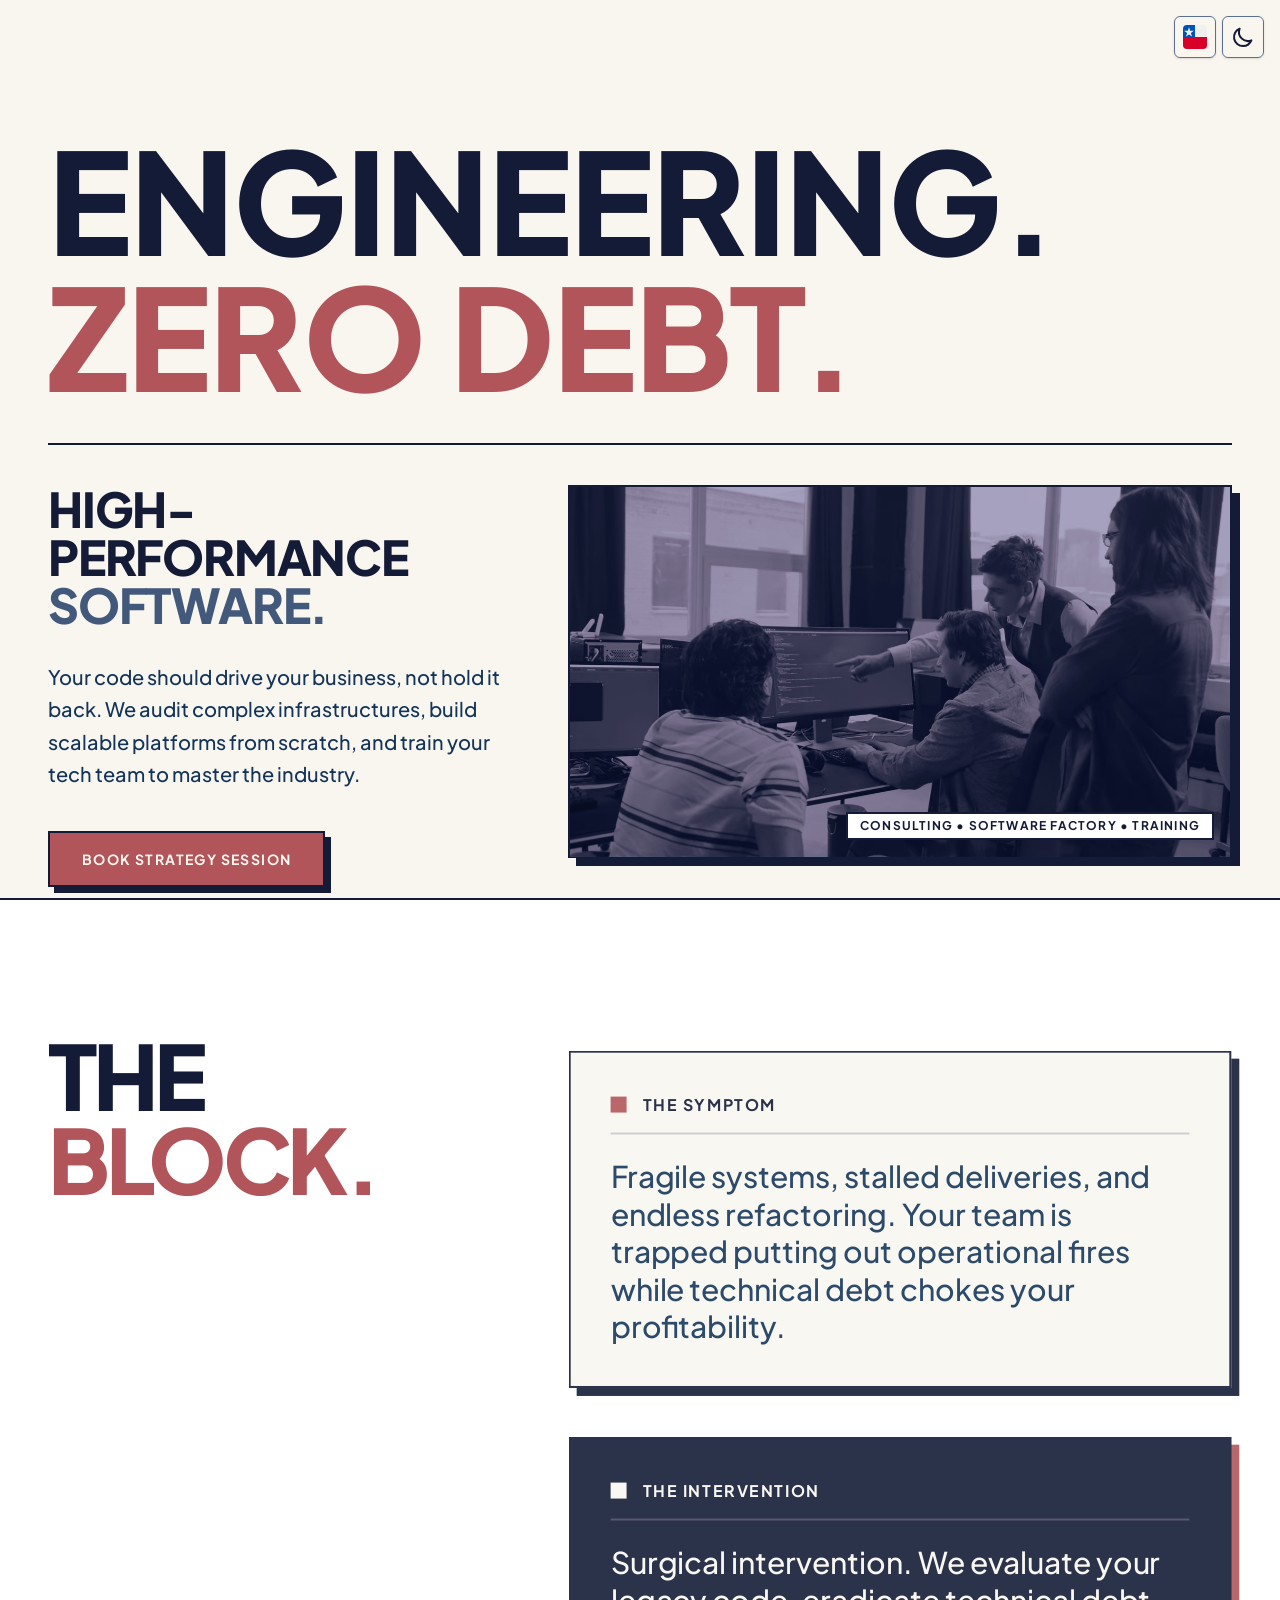
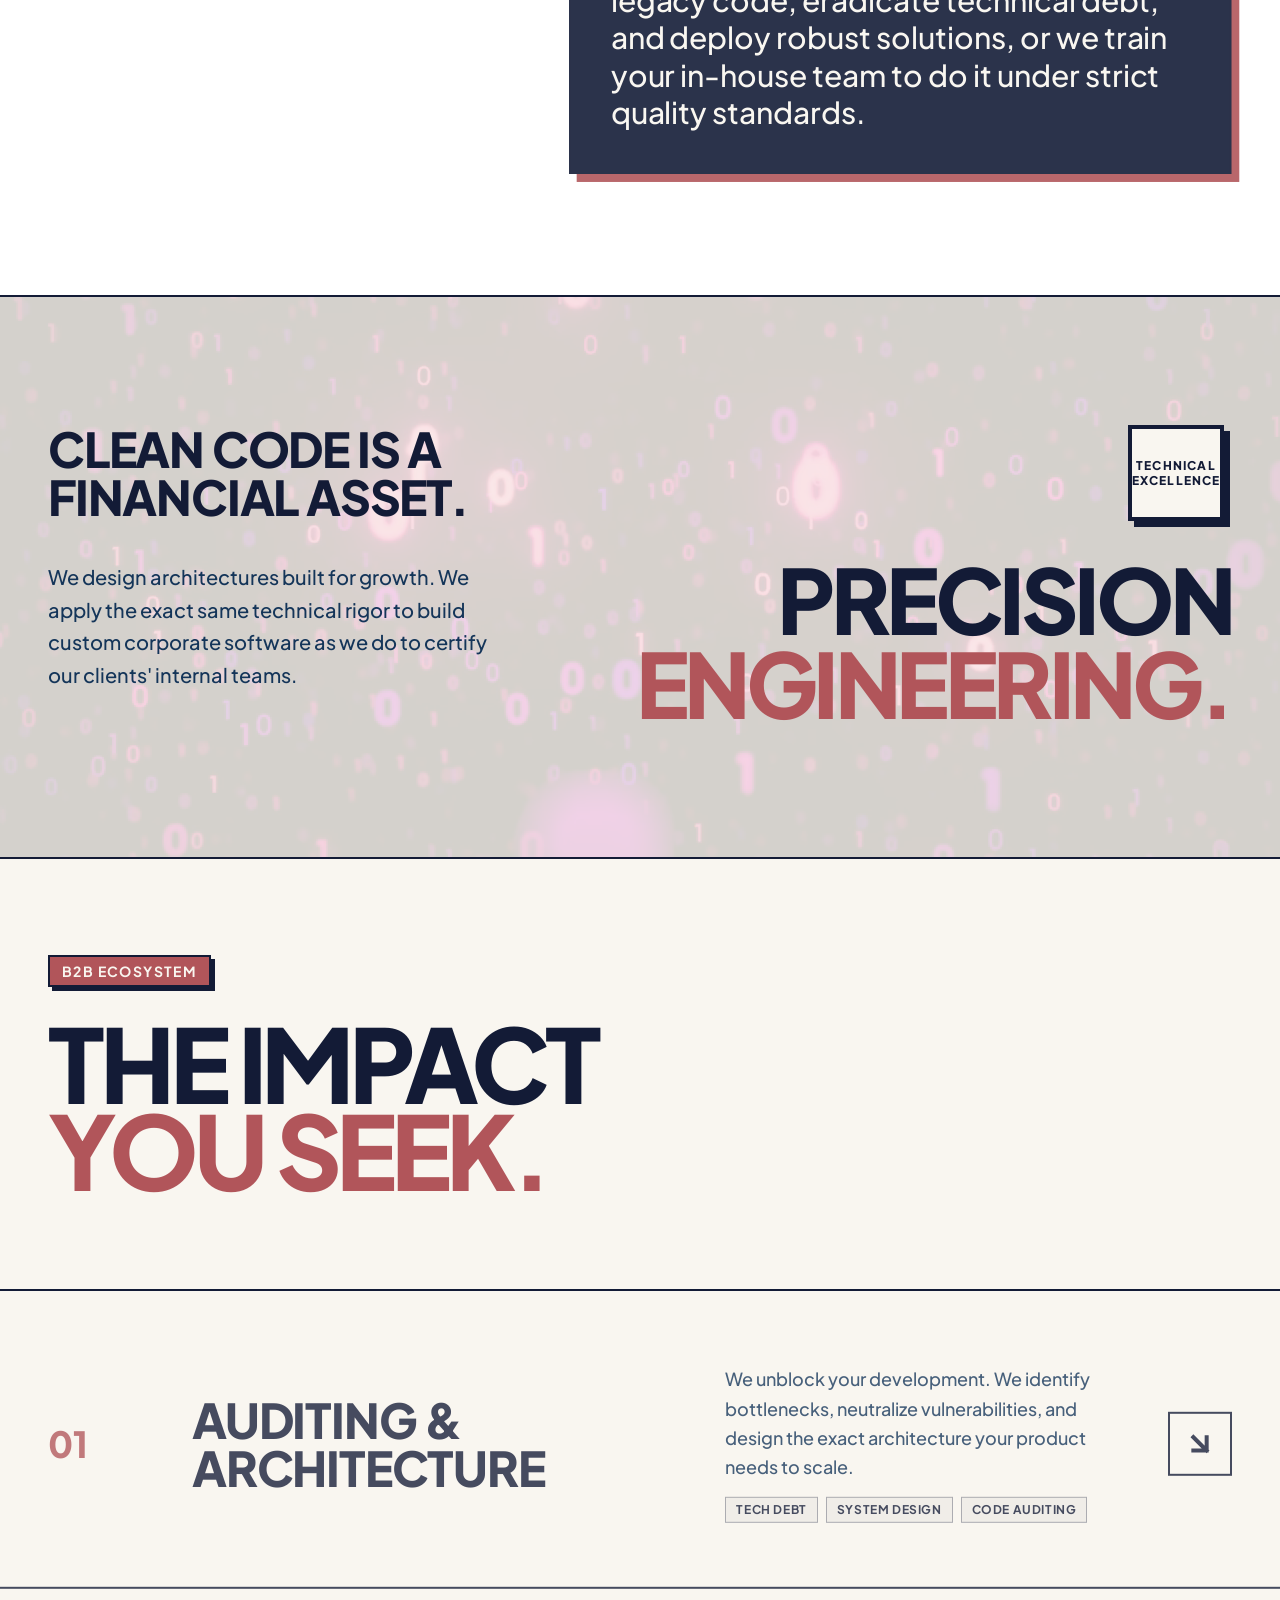
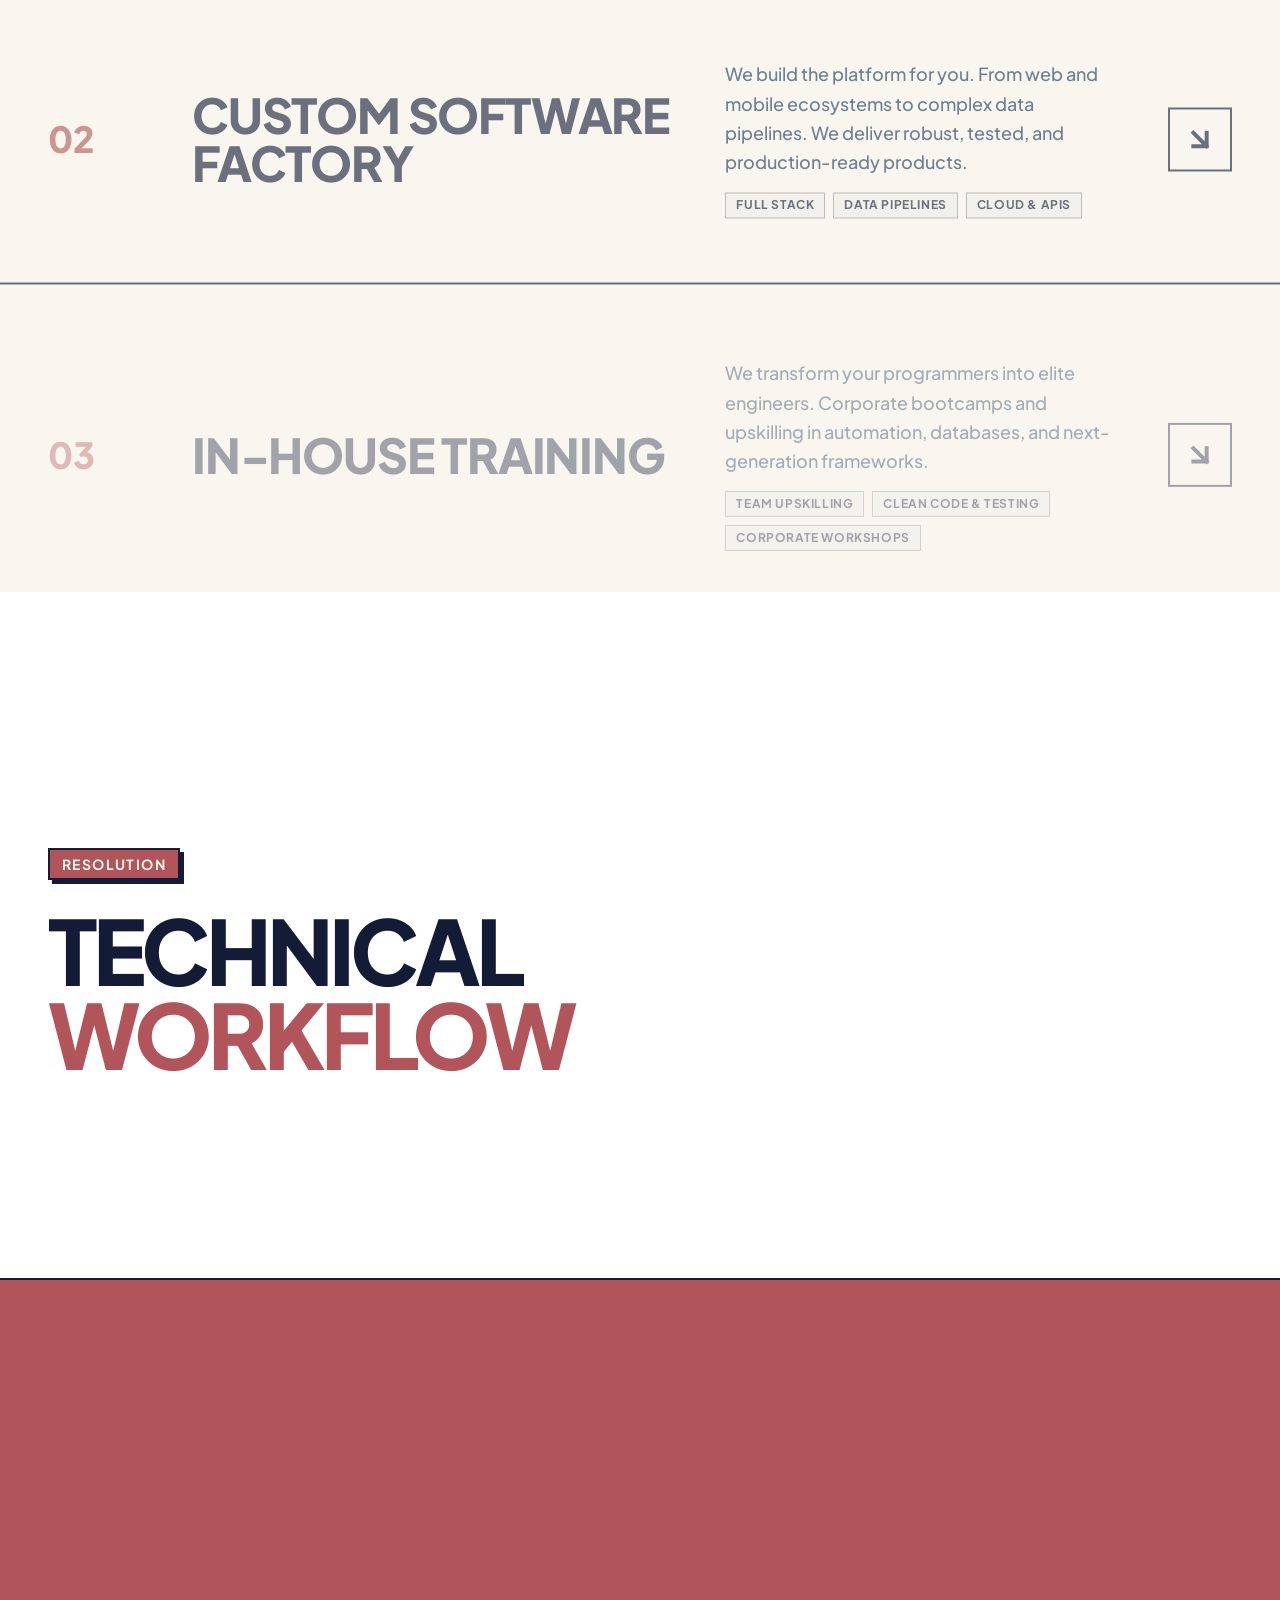
==== commit 7ac729ec: "deploy: mac-c-training/macc-training-landing-source@d447d1221227b830a9f44a59a6f6657c06d4a486" ====
--- a/en/index.html
+++ b/en/index.html
@@ -1,4 +1,4 @@
-<!DOCTYPE html><html lang="en"><head><meta name="astro-view-transitions-enabled" content="true"><meta name="astro-view-transitions-fallback" content="animate"><script type="module" src="/_astro/ClientRouter.astro_astro_type_script_index_0_lang.CYDbzu1r.js"></script><meta charset="UTF-8"><meta name="viewport" content="width=device-width"><link rel="icon" type="image/png" media="(prefers-color-scheme: light)" href="/favicon-light.png"><link rel="icon" type="image/png" media="(prefers-color-scheme: dark)" href="/favicon-dark.png"><title>MAC-C Training | Consulting, Development &amp; Technical Training</title><meta name="description" content="We transform bottlenecks into high-performance software. We audit ecosystems, build custom solutions, and upskill corporate teams."><meta name="keywords" content="mentoría, programación, deuda técnica, ingeniería de software, arquitectura, B2B, B2C"><link rel="canonical" href="https://www.macctraining.cl/en/"><meta property="og:type" content="website"><meta property="og:url" content="https://www.macctraining.cl/en/"><meta property="og:title" content="MAC-C Training | Consulting, Development &amp; Technical Training"><meta property="og:description" content="We transform bottlenecks into high-performance software. We audit ecosystems, build custom solutions, and upskill corporate teams."><meta property="og:image" content="https://www.macctraining.cl/og-image.png"><meta name="twitter:card" content="summary_large_image"><meta name="twitter:url" content="https://www.macctraining.cl/en/"><meta name="twitter:title" content="MAC-C Training | Consulting, Development &amp; Technical Training"><meta name="twitter:description" content="We transform bottlenecks into high-performance software. We audit ecosystems, build custom solutions, and upskill corporate teams."><meta name="twitter:image" content="https://www.macctraining.cl/og-image.png"><link rel="preload" as="image" href="/team-poster.webp" fetchpriority="high"><link rel="preconnect" href="https://fonts.googleapis.com"><link rel="preconnect" href="https://fonts.gstatic.com" crossorigin><link href="https://fonts.googleapis.com/css2?family=Plus+Jakarta+Sans:wght@400;500;600;700;900&display=swap" rel="stylesheet" media="print" onload="this.media='all'"><noscript><link href="https://fonts.googleapis.com/css2?family=Plus+Jakarta+Sans:wght@400;500;600;700;900&display=swap" rel="stylesheet"></noscript><script>
+<!DOCTYPE html><html lang="en"><head><meta name="astro-view-transitions-enabled" content="true"><meta name="astro-view-transitions-fallback" content="animate"><script type="module" src="/_astro/ClientRouter.astro_astro_type_script_index_0_lang.CYDbzu1r.js"></script><meta charset="UTF-8"><meta name="viewport" content="width=device-width"><meta name="theme-color" content="#0f172a"><meta name="robots" content="index, follow"><meta name="author" content="MAC-C Training"><link rel="icon" type="image/png" media="(prefers-color-scheme: light)" href="/favicon-light.png"><link rel="icon" type="image/png" media="(prefers-color-scheme: dark)" href="/favicon-dark.png"><title>MAC-C Training | Consulting, Development &amp; Technical Training</title><meta name="description" content="Software architecture consulting and advanced technical training. We develop scalable digital products and train corporate teams in cutting-edge technological ecosystems."><meta name="keywords" content="mentoría, docencia, programación, ingeniería de software, desarrollo frontend, desarrollo móvil, ciencia de datos, inteligencia artificial, IA, base de datos, SQL, NoSQL, minería de datos, automatización, arquitectura cloud, bootcamps técnicos, deuda técnica, B2B, B2C"><link rel="canonical" href="https://macctraining.cl/en/"><meta property="og:type" content="website"><meta property="og:url" content="https://macctraining.cl/en/"><meta property="og:title" content="MAC-C Training | Consulting, Development &amp; Technical Training"><meta property="og:description" content="Software architecture consulting and advanced technical training. We develop scalable digital products and train corporate teams in cutting-edge technological ecosystems."><meta property="og:image" content="https://macctraining.cl/og-image-v2.jpg"><meta property="og:image:width" content="1200"><meta property="og:image:height" content="630"><meta property="og:image:type" content="image/jpeg"><meta name="twitter:card" content="summary_large_image"><meta name="twitter:url" content="https://macctraining.cl/en/"><meta name="twitter:title" content="MAC-C Training | Consulting, Development &amp; Technical Training"><meta name="twitter:description" content="Software architecture consulting and advanced technical training. We develop scalable digital products and train corporate teams in cutting-edge technological ecosystems."><meta name="twitter:image" content="https://macctraining.cl/og-image-v2.jpg"><link rel="preconnect" href="https://fonts.googleapis.com"><link rel="preconnect" href="https://fonts.gstatic.com" crossorigin><link href="https://fonts.googleapis.com/css2?family=Plus+Jakarta+Sans:wght@400;500;600;700;900&display=swap" rel="stylesheet" media="print" onload="this.media='all'"><noscript><link href="https://fonts.googleapis.com/css2?family=Plus+Jakarta+Sans:wght@400;500;600;700;900&display=swap" rel="stylesheet"></noscript><script>
             const initTheme = () => {
                 const storedTheme = localStorage.getItem('theme');
                 const activeTheme = storedTheme ?? 'light';
@@ -16,16 +16,25 @@
 
             initTheme();
             document.addEventListener('astro:after-swap', initTheme);
-        </script><script async src="https://www.googletagmanager.com/gtag/js?id=G-DK1DGZCL3Q"></script><script>
+        </script><script type="text/partytown" src="https://www.googletagmanager.com/gtag/js?id=G-DK1DGZCL3Q" data-astro-transition-persist="ga-script"></script><script type="text/partytown" data-astro-transition-persist="ga-init">
             window.dataLayer = window.dataLayer || [];
-            function gtag() {
-                dataLayer.push(arguments);
-            }
+            const gtag = (...args) => dataLayer.push(args);
+
             gtag('js', new Date());
             gtag('config', 'G-DK1DGZCL3Q');
 
-            window.trackEvent = (eventName, params = {}) => {
-                gtag('event', eventName, params);
-            };
-        </script><link rel="stylesheet" href="/_astro/MainLayout.BfjlCLsH.css"><style>details[data-astro-cid-4chapdkw]::details-content{height:0;transition:height .3s,content-visibility .3s;overflow:clip}details[data-astro-cid-4chapdkw][open]::details-content{height:auto}
-</style></head><body class="antialiased selection:bg-rose-500 selection:text-cream overflow-x-hidden"><a href="/" class="fixed top-4 right-16 z-50 p-2 rounded-md bg-surface-color border border-navy-400 text-text-color shadow-sm cursor-pointer transition-colors duration-300 hover:bg-rose-300 hover:text-navy-900" aria-label="Cambiar idioma a es" title="Cambiar a Español"><svg class="w-6 h-6 rounded-sm overflow-hidden" xmlns="http://www.w3.org/2000/svg" viewBox="0 0 64 64"><path fill="#f0f0f0" d="M32 0h32v32H32z"></path><path fill="#d80027" d="M0 32h64v32H0z"></path><path fill="#0052b4" d="M0 0h32v32H0z"></path><polygon fill="#f0f0f0" points="16,6 19.1,15.5 29.1,15.5 21,21.4 24.1,30.9 16,25 7.9,30.9 11,21.4 2.9,15.5 12.9,15.5"></polygon></svg></a><button id="theme-toggle" class="fixed top-4 right-4 z-50 p-2 rounded-md bg-surface-color border border-navy-400 text-text-color shadow-sm cursor-pointer transition-colors duration-300 hover:bg-rose-300 hover:text-navy-900" aria-label="Toggle Dark Mode"><svg class="w-6 h-6 dark-icon hidden" fill="none" stroke="currentColor" viewBox="0 0 24 24" xmlns="http://www.w3.org/2000/svg"><path stroke-linecap="round" stroke-linejoin="round" stroke-width="2" d="M20.354 15.354A9 9 0 018.646 3.646 9.003 9.003 0 0012 21a9.003 9.003 0 008.354-5.646z"></path></svg><svg class="w-6 h-6 light-icon hidden" fill="none" stroke="currentColor" viewBox="0 0 24 24" xmlns="http://www.w3.org/2000/svg"><path stroke-linecap="round" stroke-linejoin="round" stroke-width="2" d="M12 3v1m0 16v1m9-9h-1M4 12H3m15.364 6.364l-.707-.707M6.343 6.343l-.707-.707m12.728 0l-.707.707M6.343 17.657l-.707.707M16 12a4 4 0 11-8 0 4 4 0 018 0z"></path></svg></button><script type="module">document.addEventListener(`astro:page-load`,()=>{let e=document.getElementById(`theme-toggle`),t=document.querySelector(`.dark-icon`),n=document.querySelector(`.light-icon`);if(!e||!t||!n)return;let r=e=>{e===`dark`?(t.classList.add(`hidden`),n.classList.remove(`hidden`)):(n.classList.add(`hidden`),t.classList.remove(`hidden`))};r(document.documentElement.getAttribute(`data-theme`)),e.addEventListener(`click`,()=>{let e=document.documentElement,t=e.getAttribute(`data-theme`)===`dark`?`light`:`dark`;e.setAttribute(`data-theme`,t),localStorage.setItem(`theme`,t),r(t)})});</script><main><section class="relative w-full min-h-screen bg-cream dark:bg-navy-900 border-b-2 border-navy-900 dark:border-rose-300 pt-24 lg:pt-32 flex flex-col justify-center overflow-hidden transition-colors duration-300"><div class="px-4 md:px-8 xl:px-12 w-full flex-1 flex flex-col justify-center"><header class="w-full mb-8"><h1 class="font-black uppercase tracking-tighter leading-[0.85] text-navy-900 dark:text-cream m-0 flex flex-col"><span class="block pb-2 md:pb-4"><span class="block text-[13.5vw] md:text-[11vw]">ENGINEERING.</span></span><span class="block pb-2 md:pb-4"><span class="block text-rose-500 text-[13.5vw] md:text-[11vw]">ZERO DEBT.</span></span></h1></header><div class="grid grid-cols-1 lg:grid-cols-12 gap-10 lg:gap-16 border-t-2 border-navy-900 dark:border-rose-300 pt-10"><div class="lg:col-span-5 flex flex-col gap-8 order-2 lg:order-1"><h2 class="text-3xl md:text-5xl font-black uppercase tracking-tight text-navy-900 dark:text-cream leading-none"><span class="block"><span class="block">HIGH-PERFORMANCE</span></span><span class="block"><span class="block text-navy-600 dark:text-rose-300">SOFTWARE.</span></span></h2><p class="text-lg md:text-xl font-medium leading-relaxed text-navy-800 dark:text-cream/90 max-w-lg">Your code should drive your business, not hold it back. We audit complex infrastructures, build scalable platforms from scratch, and train your tech team to master the industry.</p><div class="flex flex-col sm:flex-row gap-4 mt-2"><a href="#contact" class="bg-rose-500 text-cream text-center font-bold uppercase tracking-widest text-sm py-4 px-8 solid-border shadow-[6px_6px_0_0_#131b36] dark:shadow-[6px_6px_0_0_#db8384] hover:translate-y-1 hover:translate-x-1 hover:shadow-[2px_2px_0_0_#131b36] dark:hover:shadow-[2px_2px_0_0_#db8384] transition-all cursor-pointer">Book Strategy Session</a></div></div><div class="lg:col-span-7 order-1 lg:order-2"><div class="w-full aspect-video bg-navy-900 solid-border relative shadow-[8px_8px_0_0_#131b36] dark:shadow-[8px_8px_0_0_#db8384]"><video autoplay loop muted playsinline preload="none" poster="/team-poster.webp" class="w-full h-full object-cover mix-blend-luminosity opacity-70 dark:opacity-50"><source src="/team-bg-720p.webm" type="video/webm"><source src="/team-bg-720p.mp4" type="video/mp4"></video><div class="absolute inset-0 bg-rose-500/20 dark:bg-rose-900/40 mix-blend-overlay pointer-events-none"></div><div class="absolute bottom-4 right-4 bg-white dark:bg-navy-900 text-navy-900 dark:text-cream text-xs font-bold uppercase tracking-widest px-3 py-1 solid-border">Consulting • Software Factory • Training</div></div></div></div></div></section><section id="problem" class="relative w-full bg-white dark:bg-navy-800 border-b-2 border-navy-900 dark:border-rose-300 py-24 lg:py-32 overflow-hidden transition-colors duration-300"><div class="px-4 md:px-8 xl:px-12 w-full"><div class="grid grid-cols-1 lg:grid-cols-12 gap-12 lg:gap-16"><div class="lg:col-span-5 flex flex-col justify-start"><h2 class="font-black uppercase tracking-tighter leading-[0.85] text-navy-900 dark:text-cream text-[14vw] lg:text-[7vw] m-0 problem-trigger"><span class="block overflow-hidden pb-2"><span class="block problem-text-line">THE</span></span><span class="block overflow-hidden pb-2"><span class="block problem-text-line text-rose-500">BLOCK.</span></span></h2></div><div class="lg:col-span-7 flex flex-col gap-8 lg:gap-12 lg:pt-4"><div class="problem-card flex flex-col gap-6 bg-cream dark:bg-navy-900 p-8 md:p-10 border-2 border-navy-900 dark:border-rose-300 shadow-[8px_8px_0_0_#131b36] dark:shadow-[8px_8px_0_0_#db8384]"><div class="flex items-center gap-4 border-b-2 border-navy-900/20 dark:border-rose-300/20 pb-4"><span class="w-4 h-4 bg-rose-500 block"></span><h3 class="font-bold text-sm md:text-base uppercase tracking-widest text-navy-900 dark:text-cream">The Symptom</h3></div><p class="text-xl md:text-3xl font-medium leading-tight text-navy-800 dark:text-cream/90">Fragile systems, stalled deliveries, and endless refactoring. Your team is trapped putting out operational fires while technical debt chokes your profitability.</p></div><div class="problem-card flex flex-col gap-6 bg-navy-900 dark:bg-rose-500 p-8 md:p-10 border-2 border-navy-900 dark:border-cream shadow-[8px_8px_0_0_#b1555a] dark:shadow-[8px_8px_0_0_#f9f6f0]"><div class="flex items-center gap-4 border-b-2 border-cream/20 dark:border-navy-900/20 pb-4"><span class="w-4 h-4 bg-cream dark:bg-navy-900 block"></span><h3 class="font-bold text-sm md:text-base uppercase tracking-widest text-cream dark:text-navy-900">The Intervention</h3></div><p class="text-xl md:text-3xl font-medium leading-tight text-cream dark:text-navy-900">Surgical intervention. We evaluate your legacy code, eradicate technical debt, and deploy robust solutions, or we train your in-house team to do it under strict quality standards.</p></div></div></div></div></section><section id="authority" class="relative w-full bg-cream dark:bg-navy-900 border-b-2 border-navy-900 dark:border-rose-300 py-24 lg:py-32 overflow-hidden transition-colors duration-300"><div class="absolute inset-0 z-0 pointer-events-none"><video autoplay loop muted playsinline preload="none" poster="/neural-poster.jpg" class="w-full h-full object-cover mix-blend-luminosity opacity-15"><source src="/neural-bg-720p.webm" type="video/webm"><source src="/neural-bg-720p.mp4" type="video/mp4"></video></div><div class="px-4 md:px-8 xl:px-12 w-full relative z-10"><div class="grid grid-cols-1 lg:grid-cols-12 gap-12 lg:gap-16 items-start"><div class="lg:col-span-5 flex flex-col gap-10 order-2 lg:order-1 pt-8 lg:pt-0 border-t-4 border-navy-900 dark:border-rose-300 lg:border-t-0"><h3 class="text-3xl md:text-5xl font-black uppercase tracking-tight text-navy-900 dark:text-cream leading-none">Clean code is a financial asset.</h3><p class="text-lg md:text-xl font-medium leading-relaxed text-navy-800 dark:text-cream/90 max-w-xl">We design architectures built for growth. We apply the exact same technical rigor to build custom corporate software as we do to certify our clients&#39; internal teams.</p></div><div class="lg:col-span-7 flex flex-col gap-10 order-1 lg:order-2 lg:items-end lg:text-right"><div class="w-24 h-24 bg-cream dark:bg-navy-900 border-4 border-navy-900 dark:border-rose-300 flex items-center justify-center p-2 shadow-[6px_6px_0_0_#131b36] dark:shadow-[6px_6px_0_0_#db8384] lg:mr-2"><span class="text-[0.65rem] md:text-xs font-black uppercase text-center leading-tight tracking-widest text-navy-900 dark:text-cream">Technical<br>Excellence</span></div><h2 class="font-black uppercase tracking-tighter leading-[0.85] text-navy-900 dark:text-cream text-[11vw] sm:text-[10vw] lg:text-[6.5vw] xl:text-[7vw] m-0 w-full hyphens-none break-normal"><span class="block pb-2"><span class="block">PRECISION</span></span><span class="block pb-2"><span class="block text-rose-500">ENGINEERING.</span></span></h2></div></div></div></section><section id="services" class="w-full bg-cream dark:bg-navy-900 transition-colors duration-300"><header class="px-4 md:px-8 xl:px-12 py-16 md:py-24 border-b-2 border-navy-900 dark:border-rose-300"><div class="inline-block border-2 border-navy-900 dark:border-rose-300 bg-rose-500 text-cream px-3 py-1 font-bold text-xs md:text-sm uppercase tracking-widest mb-8 shadow-[4px_4px_0_0_#131b36] dark:shadow-[4px_4px_0_0_#db8384]">B2B Ecosystem</div><h2 class="font-black uppercase tracking-tighter leading-[0.85] text-navy-900 dark:text-cream text-[12vw] lg:text-[8vw] m-0">THE IMPACT<br><span class="text-rose-500">YOU SEEK.</span></h2></header><div class="w-full flex flex-col"><a href="#contact" class="group relative w-full border-b-2 border-navy-900 dark:border-rose-300 overflow-hidden cursor-pointer bg-cream dark:bg-navy-900 hover:bg-navy-900 dark:hover:bg-rose-500 transition-colors duration-300"><div class="px-4 md:px-8 xl:px-12 py-10 md:py-16 flex flex-col lg:flex-row lg:items-center gap-6 lg:gap-12 relative z-10"><div class="text-rose-500 font-black text-2xl md:text-4xl lg:w-24 shrink-0 transition-colors duration-300 group-hover:text-cream dark:group-hover:text-navy-900">01</div><h3 class="text-3xl md:text-5xl font-black uppercase tracking-tight text-navy-900 dark:text-cream transition-colors duration-300 group-hover:text-cream dark:group-hover:text-navy-900 flex-1">Auditing &amp; Architecture</h3><div class="flex flex-col gap-4 lg:w-1/3"><p class="text-lg font-medium leading-relaxed text-navy-800 dark:text-cream/90 transition-colors duration-300 group-hover:text-cream/90 dark:group-hover:text-navy-900/90">We unblock your development. We identify bottlenecks, neutralize vulnerabilities, and design the exact architecture your product needs to scale.</p><div class="flex flex-wrap gap-2"><span class="text-xs font-bold uppercase tracking-wider px-2.5 py-1 border border-navy-900/40 dark:border-rose-300/40 text-navy-900 dark:text-cream bg-navy-900/5 dark:bg-rose-300/5 transition-colors duration-300 group-hover:border-cream/40 group-hover:text-cream group-hover:bg-cream/10 dark:group-hover:border-navy-900/40 dark:group-hover:text-navy-900 dark:group-hover:bg-navy-900/10">Tech Debt</span><span class="text-xs font-bold uppercase tracking-wider px-2.5 py-1 border border-navy-900/40 dark:border-rose-300/40 text-navy-900 dark:text-cream bg-navy-900/5 dark:bg-rose-300/5 transition-colors duration-300 group-hover:border-cream/40 group-hover:text-cream group-hover:bg-cream/10 dark:group-hover:border-navy-900/40 dark:group-hover:text-navy-900 dark:group-hover:bg-navy-900/10">System Design</span><span class="text-xs font-bold uppercase tracking-wider px-2.5 py-1 border border-navy-900/40 dark:border-rose-300/40 text-navy-900 dark:text-cream bg-navy-900/5 dark:bg-rose-300/5 transition-colors duration-300 group-hover:border-cream/40 group-hover:text-cream group-hover:bg-cream/10 dark:group-hover:border-navy-900/40 dark:group-hover:text-navy-900 dark:group-hover:bg-navy-900/10">Code Auditing</span></div></div><div class="hidden lg:flex shrink-0 w-16 h-16 border-2 border-navy-900 dark:border-rose-300 items-center justify-center text-navy-900 dark:text-rose-300 transition-colors duration-300 group-hover:border-cream group-hover:text-cream dark:group-hover:border-navy-900 dark:group-hover:text-navy-900"><svg class="w-8 h-8" fill="none" stroke="currentColor" viewBox="0 0 24 24"><path stroke-linecap="square" stroke-linejoin="miter" stroke-width="3" d="M17 7v10h-10m10 0L7 7"></path></svg></div></div></a><a href="#contact" class="group relative w-full border-b-2 border-navy-900 dark:border-rose-300 overflow-hidden cursor-pointer bg-cream dark:bg-navy-900 hover:bg-navy-900 dark:hover:bg-rose-500 transition-colors duration-300"><div class="px-4 md:px-8 xl:px-12 py-10 md:py-16 flex flex-col lg:flex-row lg:items-center gap-6 lg:gap-12 relative z-10"><div class="text-rose-500 font-black text-2xl md:text-4xl lg:w-24 shrink-0 transition-colors duration-300 group-hover:text-cream dark:group-hover:text-navy-900">02</div><h3 class="text-3xl md:text-5xl font-black uppercase tracking-tight text-navy-900 dark:text-cream transition-colors duration-300 group-hover:text-cream dark:group-hover:text-navy-900 flex-1">Custom Software Factory</h3><div class="flex flex-col gap-4 lg:w-1/3"><p class="text-lg font-medium leading-relaxed text-navy-800 dark:text-cream/90 transition-colors duration-300 group-hover:text-cream/90 dark:group-hover:text-navy-900/90">We build the platform for you. From web and mobile ecosystems to complex data pipelines. We deliver robust, tested, and production-ready products.</p><div class="flex flex-wrap gap-2"><span class="text-xs font-bold uppercase tracking-wider px-2.5 py-1 border border-navy-900/40 dark:border-rose-300/40 text-navy-900 dark:text-cream bg-navy-900/5 dark:bg-rose-300/5 transition-colors duration-300 group-hover:border-cream/40 group-hover:text-cream group-hover:bg-cream/10 dark:group-hover:border-navy-900/40 dark:group-hover:text-navy-900 dark:group-hover:bg-navy-900/10">Full Stack</span><span class="text-xs font-bold uppercase tracking-wider px-2.5 py-1 border border-navy-900/40 dark:border-rose-300/40 text-navy-900 dark:text-cream bg-navy-900/5 dark:bg-rose-300/5 transition-colors duration-300 group-hover:border-cream/40 group-hover:text-cream group-hover:bg-cream/10 dark:group-hover:border-navy-900/40 dark:group-hover:text-navy-900 dark:group-hover:bg-navy-900/10">Data Pipelines</span><span class="text-xs font-bold uppercase tracking-wider px-2.5 py-1 border border-navy-900/40 dark:border-rose-300/40 text-navy-900 dark:text-cream bg-navy-900/5 dark:bg-rose-300/5 transition-colors duration-300 group-hover:border-cream/40 group-hover:text-cream group-hover:bg-cream/10 dark:group-hover:border-navy-900/40 dark:group-hover:text-navy-900 dark:group-hover:bg-navy-900/10">Cloud &amp; APIs</span></div></div><div class="hidden lg:flex shrink-0 w-16 h-16 border-2 border-navy-900 dark:border-rose-300 items-center justify-center text-navy-900 dark:text-rose-300 transition-colors duration-300 group-hover:border-cream group-hover:text-cream dark:group-hover:border-navy-900 dark:group-hover:text-navy-900"><svg class="w-8 h-8" fill="none" stroke="currentColor" viewBox="0 0 24 24"><path stroke-linecap="square" stroke-linejoin="miter" stroke-width="3" d="M17 7v10h-10m10 0L7 7"></path></svg></div></div></a><a href="#contact" class="group relative w-full border-b-2 border-navy-900 dark:border-rose-300 overflow-hidden cursor-pointer bg-cream dark:bg-navy-900 hover:bg-navy-900 dark:hover:bg-rose-500 transition-colors duration-300"><div class="px-4 md:px-8 xl:px-12 py-10 md:py-16 flex flex-col lg:flex-row lg:items-center gap-6 lg:gap-12 relative z-10"><div class="text-rose-500 font-black text-2xl md:text-4xl lg:w-24 shrink-0 transition-colors duration-300 group-hover:text-cream dark:group-hover:text-navy-900">03</div><h3 class="text-3xl md:text-5xl font-black uppercase tracking-tight text-navy-900 dark:text-cream transition-colors duration-300 group-hover:text-cream dark:group-hover:text-navy-900 flex-1">In-House Training</h3><div class="flex flex-col gap-4 lg:w-1/3"><p class="text-lg font-medium leading-relaxed text-navy-800 dark:text-cream/90 transition-colors duration-300 group-hover:text-cream/90 dark:group-hover:text-navy-900/90">We transform your programmers into elite engineers. Corporate bootcamps and upskilling in automation, databases, and next-generation frameworks.</p><div class="flex flex-wrap gap-2"><span class="text-xs font-bold uppercase tracking-wider px-2.5 py-1 border border-navy-900/40 dark:border-rose-300/40 text-navy-900 dark:text-cream bg-navy-900/5 dark:bg-rose-300/5 transition-colors duration-300 group-hover:border-cream/40 group-hover:text-cream group-hover:bg-cream/10 dark:group-hover:border-navy-900/40 dark:group-hover:text-navy-900 dark:group-hover:bg-navy-900/10">Team Upskilling</span><span class="text-xs font-bold uppercase tracking-wider px-2.5 py-1 border border-navy-900/40 dark:border-rose-300/40 text-navy-900 dark:text-cream bg-navy-900/5 dark:bg-rose-300/5 transition-colors duration-300 group-hover:border-cream/40 group-hover:text-cream group-hover:bg-cream/10 dark:group-hover:border-navy-900/40 dark:group-hover:text-navy-900 dark:group-hover:bg-navy-900/10">Clean Code &amp; Testing</span><span class="text-xs font-bold uppercase tracking-wider px-2.5 py-1 border border-navy-900/40 dark:border-rose-300/40 text-navy-900 dark:text-cream bg-navy-900/5 dark:bg-rose-300/5 transition-colors duration-300 group-hover:border-cream/40 group-hover:text-cream group-hover:bg-cream/10 dark:group-hover:border-navy-900/40 dark:group-hover:text-navy-900 dark:group-hover:bg-navy-900/10">Corporate Workshops</span></div></div><div class="hidden lg:flex shrink-0 w-16 h-16 border-2 border-navy-900 dark:border-rose-300 items-center justify-center text-navy-900 dark:text-rose-300 transition-colors duration-300 group-hover:border-cream group-hover:text-cream dark:group-hover:border-navy-900 dark:group-hover:text-navy-900"><svg class="w-8 h-8" fill="none" stroke="currentColor" viewBox="0 0 24 24"><path stroke-linecap="square" stroke-linejoin="miter" stroke-width="3" d="M17 7v10h-10m10 0L7 7"></path></svg></div></div></a></div></section><section id="faq" class="relative w-full bg-white dark:bg-navy-800 border-b-2 border-navy-900 dark:border-rose-300 py-24 lg:py-32 overflow-hidden transition-colors duration-300" data-astro-cid-4chapdkw><div class="px-4 md:px-8 xl:px-12 w-full" data-astro-cid-4chapdkw><div class="grid grid-cols-1 lg:grid-cols-12 gap-12 lg:gap-16 items-start" data-astro-cid-4chapdkw><div class="lg:col-span-5 flex flex-col gap-8 lg:sticky lg:top-32" data-astro-cid-4chapdkw><div class="inline-block border-2 border-navy-900 dark:border-rose-300 bg-rose-500 text-cream px-3 py-1 font-bold text-xs md:text-sm uppercase tracking-widest w-max shadow-[4px_4px_0_0_#131b36] dark:shadow-[4px_4px_0_0_#db8384]" data-astro-cid-4chapdkw>Resolution</div><h2 class="font-black uppercase tracking-tighter leading-[0.85] text-navy-900 dark:text-cream text-[14vw] lg:text-[7vw] m-0 wrap-break-words hyphens-auto" lang="es" data-astro-cid-4chapdkw><span class="block pb-2" data-astro-cid-4chapdkw><span class="block" data-astro-cid-4chapdkw>TECHNICAL</span></span><span class="block pb-2" data-astro-cid-4chapdkw><span class="block text-rose-500" data-astro-cid-4chapdkw>WORKFLOW</span></span></h2></div><div class="lg:col-span-7 flex flex-col gap-6 pt-4 lg:pt-0" data-astro-cid-4chapdkw><details class="group bg-cream dark:bg-navy-900 border-2 border-navy-900 dark:border-rose-300 shadow-[8px_8px_0_0_#131b36] dark:shadow-[8px_8px_0_0_#db8384] transition-all duration-300 open:shadow-[4px_4px_0_0_#131b36] dark:open:shadow-[4px_4px_0_0_#db8384] open:translate-y-1 open:translate-x-1 [&amp;_summary::-webkit-details-marker]:hidden cursor-pointer" data-astro-cid-4chapdkw><summary class="flex items-center justify-between gap-4 p-6 md:p-8 outline-none focus-visible:ring-4 focus-visible:ring-rose-500 focus-visible:ring-offset-2 focus-visible:ring-offset-cream dark:focus-visible:ring-offset-navy-900 border-b-2 border-transparent group-open:border-navy-900/10 dark:group-open:border-rose-300/10 transition-colors" aria-expanded="false" aria-controls="faq-answer-0" id="faq-question-0" role="button" data-astro-cid-4chapdkw><div class="flex items-start md:items-center gap-4 md:gap-6" data-astro-cid-4chapdkw><span class="text-2xl md:text-3xl font-black text-rose-500 shrink-0" aria-hidden="true" data-astro-cid-4chapdkw>01</span><h3 class="text-lg md:text-2xl font-bold text-navy-900 dark:text-cream uppercase tracking-tight leading-snug" data-astro-cid-4chapdkw>What kind of companies need your services?</h3></div><div class="shrink-0 w-10 h-10 border-2 border-navy-900 dark:border-rose-300 flex items-center justify-center bg-white dark:bg-navy-800 text-navy-900 dark:text-rose-300 transition-transform duration-300 group-open:rotate-45" aria-hidden="true" data-astro-cid-4chapdkw><svg xmlns="http://www.w3.org/2000/svg" class="h-5 w-5" fill="none" viewBox="0 0 24 24" stroke="currentColor" data-astro-cid-4chapdkw><path stroke-linecap="square" stroke-linejoin="miter" stroke-width="3" d="M12 4v16m8-8H4" data-astro-cid-4chapdkw></path></svg></div></summary><div class="p-6 md:p-8 pt-4 md:pt-6" id="faq-answer-0" role="region" aria-labelledby="faq-question-0" data-astro-cid-4chapdkw><p class="text-base md:text-xl font-medium leading-relaxed text-navy-800 dark:text-cream/90" data-astro-cid-4chapdkw>Corporations and tech companies that are losing money due to inefficient code, need to outsource a new product&#39;s creation, or must raise their staff&#39;s technical standard.</p></div></details><details class="group bg-cream dark:bg-navy-900 border-2 border-navy-900 dark:border-rose-300 shadow-[8px_8px_0_0_#131b36] dark:shadow-[8px_8px_0_0_#db8384] transition-all duration-300 open:shadow-[4px_4px_0_0_#131b36] dark:open:shadow-[4px_4px_0_0_#db8384] open:translate-y-1 open:translate-x-1 [&amp;_summary::-webkit-details-marker]:hidden cursor-pointer" data-astro-cid-4chapdkw><summary class="flex items-center justify-between gap-4 p-6 md:p-8 outline-none focus-visible:ring-4 focus-visible:ring-rose-500 focus-visible:ring-offset-2 focus-visible:ring-offset-cream dark:focus-visible:ring-offset-navy-900 border-b-2 border-transparent group-open:border-navy-900/10 dark:group-open:border-rose-300/10 transition-colors" aria-expanded="false" aria-controls="faq-answer-1" id="faq-question-1" role="button" data-astro-cid-4chapdkw><div class="flex items-start md:items-center gap-4 md:gap-6" data-astro-cid-4chapdkw><span class="text-2xl md:text-3xl font-black text-rose-500 shrink-0" aria-hidden="true" data-astro-cid-4chapdkw>02</span><h3 class="text-lg md:text-2xl font-bold text-navy-900 dark:text-cream uppercase tracking-tight leading-snug" data-astro-cid-4chapdkw>Do you develop the platform or just advise?</h3></div><div class="shrink-0 w-10 h-10 border-2 border-navy-900 dark:border-rose-300 flex items-center justify-center bg-white dark:bg-navy-800 text-navy-900 dark:text-rose-300 transition-transform duration-300 group-open:rotate-45" aria-hidden="true" data-astro-cid-4chapdkw><svg xmlns="http://www.w3.org/2000/svg" class="h-5 w-5" fill="none" viewBox="0 0 24 24" stroke="currentColor" data-astro-cid-4chapdkw><path stroke-linecap="square" stroke-linejoin="miter" stroke-width="3" d="M12 4v16m8-8H4" data-astro-cid-4chapdkw></path></svg></div></summary><div class="p-6 md:p-8 pt-4 md:pt-6" id="faq-answer-1" role="region" aria-labelledby="faq-question-1" data-astro-cid-4chapdkw><p class="text-base md:text-xl font-medium leading-relaxed text-navy-800 dark:text-cream/90" data-astro-cid-4chapdkw>We execute on both fronts. We can audit and guide your internal team, or act directly as your engineering muscle and code the product from start to finish.</p></div></details><details class="group bg-cream dark:bg-navy-900 border-2 border-navy-900 dark:border-rose-300 shadow-[8px_8px_0_0_#131b36] dark:shadow-[8px_8px_0_0_#db8384] transition-all duration-300 open:shadow-[4px_4px_0_0_#131b36] dark:open:shadow-[4px_4px_0_0_#db8384] open:translate-y-1 open:translate-x-1 [&amp;_summary::-webkit-details-marker]:hidden cursor-pointer" data-astro-cid-4chapdkw><summary class="flex items-center justify-between gap-4 p-6 md:p-8 outline-none focus-visible:ring-4 focus-visible:ring-rose-500 focus-visible:ring-offset-2 focus-visible:ring-offset-cream dark:focus-visible:ring-offset-navy-900 border-b-2 border-transparent group-open:border-navy-900/10 dark:group-open:border-rose-300/10 transition-colors" aria-expanded="false" aria-controls="faq-answer-2" id="faq-question-2" role="button" data-astro-cid-4chapdkw><div class="flex items-start md:items-center gap-4 md:gap-6" data-astro-cid-4chapdkw><span class="text-2xl md:text-3xl font-black text-rose-500 shrink-0" aria-hidden="true" data-astro-cid-4chapdkw>03</span><h3 class="text-lg md:text-2xl font-bold text-navy-900 dark:text-cream uppercase tracking-tight leading-snug" data-astro-cid-4chapdkw>What is your core tech stack?</h3></div><div class="shrink-0 w-10 h-10 border-2 border-navy-900 dark:border-rose-300 flex items-center justify-center bg-white dark:bg-navy-800 text-navy-900 dark:text-rose-300 transition-transform duration-300 group-open:rotate-45" aria-hidden="true" data-astro-cid-4chapdkw><svg xmlns="http://www.w3.org/2000/svg" class="h-5 w-5" fill="none" viewBox="0 0 24 24" stroke="currentColor" data-astro-cid-4chapdkw><path stroke-linecap="square" stroke-linejoin="miter" stroke-width="3" d="M12 4v16m8-8H4" data-astro-cid-4chapdkw></path></svg></div></summary><div class="p-6 md:p-8 pt-4 md:pt-6" id="faq-answer-2" role="region" aria-labelledby="faq-question-2" data-astro-cid-4chapdkw><p class="text-base md:text-xl font-medium leading-relaxed text-navy-800 dark:text-cream/90" data-astro-cid-4chapdkw>We focus on tools that scale: modern web ecosystems, native mobile development, and high-volume data engineering for agile decision-making.</p></div></details></div></div></div></section><script type="module">document.addEventListener(`astro:page-load`,()=>{document.querySelectorAll(`details`).forEach(e=>{e.addEventListener(`toggle`,e=>{let t=e.currentTarget,n=t.querySelector(`summary`);n&&n.setAttribute(`aria-expanded`,t.open?`true`:`false`)})})});</script><section id="contact" class="relative w-full bg-rose-500 border-b-2 border-navy-900 dark:border-rose-300 py-24 lg:py-32 overflow-hidden transition-colors duration-300"><div class="absolute inset-0 opacity-10 pointer-events-none" style="background-image: radial-gradient(var(--color-navy-900) 2px, transparent 2px); background-size: 32px 32px;"></div><div class="px-4 md:px-8 xl:px-12 w-full relative z-10"><div class="bg-cream dark:bg-navy-900 border-2 border-navy-900 dark:border-rose-300 shadow-[12px_12px_0_0_#131b36] dark:shadow-[12px_12px_0_0_#db8384] p-6 sm:p-10 md:p-16 lg:p-24 flex flex-col items-center text-center max-w-5xl mx-auto"><div class="inline-block border-2 border-navy-900 dark:border-rose-300 bg-white dark:bg-navy-800 px-4 py-2 font-bold text-xs md:text-sm uppercase tracking-widest mb-8 shadow-[4px_4px_0_0_#131b36] dark:shadow-[4px_4px_0_0_#db8384]">Next Step</div><h2 class="font-black uppercase tracking-tighter leading-[0.85] text-navy-900 dark:text-cream text-[10vw] sm:text-[9vw] lg:text-[7vw] m-0 mb-8 whitespace-nowrap"><span class="block">BOOK YOUR</span><span class="block text-rose-500">DIAGNOSTIC.</span></h2><p class="text-base sm:text-lg md:text-2xl font-medium leading-relaxed text-navy-800 dark:text-cream/90 max-w-3xl mb-12">Let&#39;s talk code, business, and profitability. In 30 minutes, we will diagnose the state of your tech ecosystem and define a straightforward action plan.</p><a id="cta-calendly" href="https://calendar.app.google/cVLg917SsWxS8KzLA" target="_blank" rel="noopener noreferrer" class="group relative inline-flex items-center justify-center gap-3 bg-navy-900 dark:bg-rose-500 text-cream dark:text-navy-900 font-black uppercase tracking-widest text-xs sm:text-sm md:text-lg py-4 px-6 md:py-6 md:px-10 border-2 border-navy-900 dark:border-rose-500 shadow-[6px_6px_0_0_rgba(19,27,54,1)] dark:shadow-[6px_6px_0_0_rgba(219,131,132,1)] hover:translate-y-1 hover:translate-x-1 hover:shadow-[2px_2px_0_0_rgba(19,27,54,1)] dark:hover:shadow-[2px_2px_0_0_rgba(219,131,132,1)] transition-all duration-300 w-full sm:w-auto"><span class="whitespace-nowrap">Book Video Call</span><svg class="w-5 h-5 md:w-6 md:h-6 shrink-0 transform group-hover:translate-x-1 transition-transform duration-300" fill="none" stroke="currentColor" viewBox="0 0 24 24"><path stroke-linecap="square" stroke-linejoin="miter" stroke-width="3" d="M17 8l4 4m0 0l-4 4m4-4H3"></path></svg></a></div></div></section><script type="module">document.addEventListener(`astro:page-load`,()=>{let e=document.getElementById(`cta-calendly`);e&&e.addEventListener(`click`,()=>{let e=window;e.trackEvent&&e.trackEvent(`click_cta_agenda`,{destination:`google_calendar`})})});</script><footer class="w-full bg-cream dark:bg-navy-900 transition-colors duration-300 flex flex-col"><div class="grid grid-cols-1 lg:grid-cols-4 w-full border-b-2 border-navy-900 dark:border-rose-300"><div class="p-8 md:p-12 lg:col-span-2 flex flex-col justify-between gap-12 border-b-2 lg:border-b-0 lg:border-r-2 border-navy-900 dark:border-rose-300 overflow-hidden"><div><h3 class="font-black uppercase tracking-tighter leading-[0.85] text-navy-900 dark:text-cream text-[10vw] sm:text-[8vw] lg:text-[4vw] mb-6">MAC-C<br><span class="text-rose-500">TRAINING.</span></h3><p class="text-base md:text-lg font-medium text-navy-800 dark:text-cream/90 max-w-md leading-relaxed">Relentless software engineering. We eradicate your technical debt, build custom solutions, and scale your company&#39;s talent.</p></div><a href="mailto:carlos.tapia@macctraining.cl" class="font-black text-sm sm:text-base md:text-2xl uppercase tracking-widest text-navy-900 dark:text-rose-300 hover:text-rose-500 dark:hover:text-cream transition-colors relative group inline-block w-max break-all">carlos.tapia@macctraining.cl<span class="absolute -bottom-1 left-0 w-0 h-1 bg-rose-500 dark:bg-cream transition-all duration-300 group-hover:w-full"></span></a></div><div class="p-8 md:p-12 border-b-2 lg:border-b-0 lg:border-r-2 border-navy-900 dark:border-rose-300 flex flex-col gap-6"><h4 class="font-bold text-xs md:text-sm uppercase tracking-widest text-rose-500 mb-4 border-b-2 border-navy-900/20 dark:border-rose-300/20 pb-2 w-max">Navigation</h4><a href="#problem" class="text-xl md:text-2xl font-black uppercase tracking-tight text-navy-900 dark:text-cream hover:translate-x-2 transition-transform w-max">The Problem</a><a href="#authority" class="text-xl md:text-2xl font-black uppercase tracking-tight text-navy-900 dark:text-cream hover:translate-x-2 transition-transform w-max">Methodology</a><a href="#services" class="text-xl md:text-2xl font-black uppercase tracking-tight text-navy-900 dark:text-cream hover:translate-x-2 transition-transform w-max">Solutions</a><a href="#faq" class="text-xl md:text-2xl font-black uppercase tracking-tight text-navy-900 dark:text-cream hover:translate-x-2 transition-transform w-max">Model</a></div><div class="p-8 md:p-12 flex flex-col justify-between gap-12"><div class="flex flex-col gap-6"><h4 class="font-bold text-xs md:text-sm uppercase tracking-widest text-rose-500 mb-4 border-b-2 border-navy-900/20 dark:border-rose-300/20 pb-2 w-max">Social</h4><a href="https://www.linkedin.com/company/mac-c-training" target="_blank" rel="noopener noreferrer" class="social-link text-xl md:text-2xl font-black uppercase tracking-tight text-navy-900 dark:text-cream hover:translate-x-2 transition-transform w-max" data-social-network="LinkedIn">LinkedIn</a><a href="https://github.com/mac-c-training" target="_blank" rel="noopener noreferrer" class="social-link text-xl md:text-2xl font-black uppercase tracking-tight text-navy-900 dark:text-cream hover:translate-x-2 transition-transform w-max" data-social-network="GitHub">GitHub</a></div><div class="text-xs font-bold uppercase tracking-widest text-navy-600 dark:text-cream/50 mt-auto">&copy; 2026 MAC-C TRAINING.</div></div></div><div class="w-full bg-navy-900 dark:bg-rose-500 text-cream dark:text-navy-900 py-6 overflow-hidden flex whitespace-nowrap"><div class="animate-marquee font-black text-[12vw] sm:text-7xl lg:text-9xl uppercase tracking-tighter leading-none flex items-center"><span class="mx-8">SOFTWARE ENGINEERING</span><span class="text-rose-500 dark:text-cream">*</span><span class="mx-8">TECHNICAL TRAINING</span><span class="text-rose-500 dark:text-cream">*</span><span class="mx-8">CLEAN CODE</span><span class="text-rose-500 dark:text-cream">*</span><span class="mx-8">DATA PIPELINES</span><span class="text-rose-500 dark:text-cream">*</span><span class="mx-8">SOFTWARE ENGINEERING</span><span class="text-rose-500 dark:text-cream">*</span><span class="mx-8">TECHNICAL TRAINING</span><span class="text-rose-500 dark:text-cream">*</span><span class="mx-8">CLEAN CODE</span><span class="text-rose-500 dark:text-cream">*</span><span class="mx-8">DATA PIPELINES</span><span class="text-rose-500 dark:text-cream">*</span></div></div></footer><script type="module">document.addEventListener(`astro:page-load`,()=>{document.querySelectorAll(`.social-link`).forEach(e=>{e.addEventListener(`click`,e=>{let t=e.currentTarget.getAttribute(`data-social-network`),n=window;n.trackEvent&&n.trackEvent(`click_social`,{network:t})})})});</script></main><script type="module" src="/_astro/Animations.astro_astro_type_script_index_0_lang.BYMBePOZ.js"></script></body></html>+            window.trackEvent = (eventName, params = {}) => gtag('event', eventName, params);
+        </script><script data-astro-transition-persist="ga-pageview">
+            document.addEventListener('astro:page-load', () => {
+                if (window['dataLayer']) {
+                    window['dataLayer'].push({
+                        event: 'page_view',
+                        page_path: window.location.pathname,
+                        page_title: document.title,
+                    });
+                }
+            });
+        </script><style>.astro-route-announcer{clip:rect(0 0 0 0);clip-path:inset(50%);white-space:nowrap;width:1px;height:1px;position:absolute;top:0;left:0;overflow:hidden}@layer properties{@supports (((-webkit-hyphens:none)) and (not (margin-trim:inline))) or ((-moz-orient:inline) and (not (color:rgb(from red r g b)))){*,:before,:after,::backdrop{--tw-rotate-x:initial;--tw-rotate-y:initial;--tw-rotate-z:initial;--tw-skew-x:initial;--tw-skew-y:initial;--tw-border-style:solid;--tw-leading:initial;--tw-font-weight:initial;--tw-tracking:initial;--tw-shadow:0 0 #0000;--tw-shadow-color:initial;--tw-shadow-alpha:100%;--tw-inset-shadow:0 0 #0000;--tw-inset-shadow-color:initial;--tw-inset-shadow-alpha:100%;--tw-ring-color:initial;--tw-ring-shadow:0 0 #0000;--tw-inset-ring-color:initial;--tw-inset-ring-shadow:0 0 #0000;--tw-ring-inset:initial;--tw-ring-offset-width:0px;--tw-ring-offset-color:#fff;--tw-ring-offset-shadow:0 0 #0000;--tw-duration:initial;--tw-translate-x:0;--tw-translate-y:0;--tw-translate-z:0}}}@layer theme{:root,:host{--font-sans:-apple-system, BlinkMacSystemFont, "Segoe UI", Roboto, "Helvetica Neue", "Noto Sans", Arial, sans-serif, "Apple Color Emoji", "Segoe UI Emoji", "Segoe UI Symbol", "Noto Color Emoji";--font-mono:ui-monospace, SFMono-Regular, Menlo, Monaco, Consolas, "Liberation Mono", "Courier New", monospace;--color-rose-300:#db8384;--color-rose-500:#b1555a;--color-rose-900:#742d36;--color-white:#fff;--spacing:.25rem;--container-md:28rem;--container-lg:32rem;--container-xl:36rem;--container-2xl:42rem;--container-3xl:48rem;--container-5xl:64rem;--text-xs:.75rem;--text-xs--line-height:calc(1 / .75);--text-sm:.875rem;--text-sm--line-height:calc(1.25 / .875);--text-base:1rem;--text-base--line-height:calc(1.5 / 1);--text-lg:1.125rem;--text-lg--line-height:calc(1.75 / 1.125);--text-xl:1.25rem;--text-xl--line-height:calc(1.75 / 1.25);--text-2xl:1.5rem;--text-2xl--line-height:calc(2 / 1.5);--text-3xl:1.875rem;--text-3xl--line-height:calc(2.25 / 1.875);--text-4xl:2.25rem;--text-4xl--line-height:calc(2.5 / 2.25);--text-5xl:3rem;--text-5xl--line-height:1;--text-7xl:4.5rem;--text-7xl--line-height:1;--text-9xl:8rem;--text-9xl--line-height:1;--font-weight-medium:500;--font-weight-bold:700;--font-weight-black:900;--tracking-tighter:-.05em;--tracking-tight:-.025em;--tracking-wider:.05em;--tracking-widest:.1em;--leading-tight:1.25;--leading-snug:1.375;--leading-relaxed:1.625;--radius-sm:.25rem;--radius-md:.375rem;--aspect-video:16 / 9;--default-transition-duration:.15s;--default-transition-timing-function:cubic-bezier(.4, 0, .2, 1);--default-font-family:var(--font-sans);--default-mono-font-family:var(--font-mono);--color-navy-900:#131b36;--color-navy-800:#143559;--color-navy-600:#43597c;--color-navy-400:#5b6f90;--color-cream:#f9f6f0}}@layer base{*,:after,:before,::backdrop{box-sizing:border-box;border:0 solid;margin:0;padding:0}::file-selector-button{box-sizing:border-box;border:0 solid;margin:0;padding:0}html,:host{-webkit-text-size-adjust:100%;tab-size:4;line-height:1.5;font-family:var(--default-font-family,-apple-system, BlinkMacSystemFont, "Segoe UI", Roboto, "Helvetica Neue", "Noto Sans", Arial, sans-serif, "Apple Color Emoji", "Segoe UI Emoji", "Segoe UI Symbol", "Noto Color Emoji");font-feature-settings:var(--default-font-feature-settings,normal);font-variation-settings:var(--default-font-variation-settings,normal);-webkit-tap-highlight-color:transparent}hr{height:0;color:inherit;border-top-width:1px}abbr:where([title]){text-decoration:underline dotted}h1,h2,h3,h4,h5,h6{font-size:inherit;font-weight:inherit}a{color:inherit;-webkit-text-decoration:inherit;-webkit-text-decoration:inherit;-webkit-text-decoration:inherit;text-decoration:inherit}b,strong{font-weight:bolder}code,kbd,samp,pre{font-family:var(--default-mono-font-family,ui-monospace, SFMono-Regular, Menlo, Monaco, Consolas, "Liberation Mono", "Courier New", monospace);font-feature-settings:var(--default-mono-font-feature-settings,normal);font-variation-settings:var(--default-mono-font-variation-settings,normal);font-size:1em}small{font-size:80%}sub,sup{vertical-align:baseline;font-size:75%;line-height:0;position:relative}sub{bottom:-.25em}sup{top:-.5em}table{text-indent:0;border-color:inherit;border-collapse:collapse}:-moz-focusring:where(:not(iframe)){outline:auto}progress{vertical-align:baseline}summary{display:list-item}ol,ul,menu{list-style:none}img,svg,video,canvas,audio,iframe,embed,object{vertical-align:middle;display:block}img,video{max-width:100%;height:auto}button,input,select,optgroup,textarea{font:inherit;font-feature-settings:inherit;font-variation-settings:inherit;letter-spacing:inherit;color:inherit;opacity:1;background-color:#0000;border-radius:0}::file-selector-button{font:inherit;font-feature-settings:inherit;font-variation-settings:inherit;letter-spacing:inherit;color:inherit;opacity:1;background-color:#0000;border-radius:0}:where(select:is([multiple],[size])) optgroup{font-weight:bolder}:where(select:is([multiple],[size])) optgroup option{padding-inline-start:20px}::file-selector-button{margin-inline-end:4px}::placeholder{opacity:1}@supports (not ((-webkit-appearance:-apple-pay-button))) or (contain-intrinsic-size:1px){::placeholder{color:currentColor}@supports (color:color-mix(in lab, red, red)){::placeholder{color:color-mix(in oklab, currentcolor 50%, transparent)}}}textarea{resize:vertical}::-webkit-search-decoration{-webkit-appearance:none}::-webkit-date-and-time-value{min-height:1lh;text-align:inherit}::-webkit-datetime-edit{display:inline-flex}::-webkit-datetime-edit-fields-wrapper{padding:0}::-webkit-datetime-edit{padding-block:0}::-webkit-datetime-edit-year-field{padding-block:0}::-webkit-datetime-edit-month-field{padding-block:0}::-webkit-datetime-edit-day-field{padding-block:0}::-webkit-datetime-edit-hour-field{padding-block:0}::-webkit-datetime-edit-minute-field{padding-block:0}::-webkit-datetime-edit-second-field{padding-block:0}::-webkit-datetime-edit-millisecond-field{padding-block:0}::-webkit-datetime-edit-meridiem-field{padding-block:0}::-webkit-calendar-picker-indicator{line-height:1}:-moz-ui-invalid{box-shadow:none}button,input:where([type=button],[type=reset],[type=submit]){appearance:button}::file-selector-button{appearance:button}::-webkit-inner-spin-button{height:auto}::-webkit-outer-spin-button{height:auto}[hidden]:where(:not([hidden=until-found])){display:none!important}}@layer components;@layer utilities{.pointer-events-none{pointer-events:none}.absolute{position:absolute}.fixed{position:fixed}.relative{position:relative}.static{position:static}.inset-0{inset:0}.top-4{top:calc(var(--spacing) * 4)}.right-4{right:calc(var(--spacing) * 4)}.right-16{right:calc(var(--spacing) * 16)}.-bottom-1{bottom:calc(var(--spacing) * -1)}.bottom-4{bottom:calc(var(--spacing) * 4)}.left-0{left:0}.z-0{z-index:0}.z-10{z-index:10}.z-50{z-index:50}.order-1{order:1}.order-2{order:2}.m-0{margin:0}.mx-8{margin-inline:calc(var(--spacing) * 8)}.mx-auto{margin-inline:auto}.mt-2{margin-top:calc(var(--spacing) * 2)}.mt-auto{margin-top:auto}.mr-8{margin-right:calc(var(--spacing) * 8)}.mb-4{margin-bottom:calc(var(--spacing) * 4)}.mb-6{margin-bottom:calc(var(--spacing) * 6)}.mb-8{margin-bottom:calc(var(--spacing) * 8)}.mb-12{margin-bottom:calc(var(--spacing) * 12)}.block{display:block}.flex{display:flex}.grid{display:grid}.hidden{display:none}.inline-block{display:inline-block}.inline-flex{display:inline-flex}.aspect-video{aspect-ratio:var(--aspect-video)}.h-1{height:var(--spacing)}.h-4{height:calc(var(--spacing) * 4)}.h-5{height:calc(var(--spacing) * 5)}.h-6{height:calc(var(--spacing) * 6)}.h-8{height:calc(var(--spacing) * 8)}.h-10{height:calc(var(--spacing) * 10)}.h-16{height:calc(var(--spacing) * 16)}.h-24{height:calc(var(--spacing) * 24)}.h-full{height:100%}.min-h-screen{min-height:100vh}.w-0{width:0}.w-4{width:calc(var(--spacing) * 4)}.w-5{width:calc(var(--spacing) * 5)}.w-6{width:calc(var(--spacing) * 6)}.w-8{width:calc(var(--spacing) * 8)}.w-10{width:calc(var(--spacing) * 10)}.w-16{width:calc(var(--spacing) * 16)}.w-24{width:calc(var(--spacing) * 24)}.w-full{width:100%}.w-max{width:max-content}.max-w-2xl{max-width:var(--container-2xl)}.max-w-3xl{max-width:var(--container-3xl)}.max-w-5xl{max-width:var(--container-5xl)}.max-w-lg{max-width:var(--container-lg)}.max-w-md{max-width:var(--container-md)}.max-w-xl{max-width:var(--container-xl)}.flex-1{flex:1}.shrink-0{flex-shrink:0}.transform{transform:var(--tw-rotate-x,) var(--tw-rotate-y,) var(--tw-rotate-z,) var(--tw-skew-x,) var(--tw-skew-y,)}.cursor-pointer{cursor:pointer}.resize{resize:both}.grid-cols-1{grid-template-columns:repeat(1,minmax(0,1fr))}.grid-cols-4{grid-template-columns:repeat(4,minmax(0,1fr))}.flex-col{flex-direction:column}.flex-wrap{flex-wrap:wrap}.items-center{align-items:center}.items-start{align-items:flex-start}.justify-between{justify-content:space-between}.justify-center{justify-content:center}.justify-start{justify-content:flex-start}.gap-2{gap:calc(var(--spacing) * 2)}.gap-3{gap:calc(var(--spacing) * 3)}.gap-4{gap:calc(var(--spacing) * 4)}.gap-6{gap:calc(var(--spacing) * 6)}.gap-8{gap:calc(var(--spacing) * 8)}.gap-10{gap:calc(var(--spacing) * 10)}.gap-12{gap:calc(var(--spacing) * 12)}.overflow-hidden{overflow:hidden}.overflow-x-hidden{overflow-x:hidden}.rounded-md{border-radius:var(--radius-md)}.rounded-sm{border-radius:var(--radius-sm)}.border{border-style:var(--tw-border-style);border-width:1px}.border-2{border-style:var(--tw-border-style);border-width:2px}.border-4{border-style:var(--tw-border-style);border-width:4px}.border-x{border-inline-style:var(--tw-border-style);border-inline-width:1px}.border-t-2{border-top-style:var(--tw-border-style);border-top-width:2px}.border-t-4{border-top-style:var(--tw-border-style);border-top-width:4px}.border-b-2{border-bottom-style:var(--tw-border-style);border-bottom-width:2px}.border-b-8{border-bottom-style:var(--tw-border-style);border-bottom-width:8px}.border-cream\/20{border-color:#f9f6f033}@supports (color:color-mix(in lab, red, red)){.border-cream\/20{border-color:color-mix(in oklab, var(--color-cream) 20%, transparent)}}.border-navy-400{border-color:var(--color-navy-400)}.border-navy-900{border-color:var(--color-navy-900)}.border-navy-900\/20{border-color:#131b3633}@supports (color:color-mix(in lab, red, red)){.border-navy-900\/20{border-color:color-mix(in oklab, var(--color-navy-900) 20%, transparent)}}.border-navy-900\/40{border-color:#131b3666}@supports (color:color-mix(in lab, red, red)){.border-navy-900\/40{border-color:color-mix(in oklab, var(--color-navy-900) 40%, transparent)}}.border-rose-500{border-color:var(--color-rose-500)}.border-transparent{border-color:#0000}.bg-cream{background-color:var(--color-cream)}.bg-navy-900{background-color:var(--color-navy-900)}.bg-navy-900\/5{background-color:#131b360d}@supports (color:color-mix(in lab, red, red)){.bg-navy-900\/5{background-color:color-mix(in oklab, var(--color-navy-900) 5%, transparent)}}.bg-rose-500{background-color:var(--color-rose-500)}.bg-rose-500\/20{background-color:#b1555a33}@supports (color:color-mix(in lab, red, red)){.bg-rose-500\/20{background-color:color-mix(in oklab, var(--color-rose-500) 20%, transparent)}}.bg-white{background-color:var(--color-white)}.object-cover{object-fit:cover}.p-2{padding:calc(var(--spacing) * 2)}.p-6{padding:calc(var(--spacing) * 6)}.p-8{padding:calc(var(--spacing) * 8)}.px-2\.5{padding-inline:calc(var(--spacing) * 2.5)}.px-3{padding-inline:calc(var(--spacing) * 3)}.px-4{padding-inline:calc(var(--spacing) * 4)}.px-6{padding-inline:calc(var(--spacing) * 6)}.px-8{padding-inline:calc(var(--spacing) * 8)}.py-1{padding-block:var(--spacing)}.py-2{padding-block:calc(var(--spacing) * 2)}.py-4{padding-block:calc(var(--spacing) * 4)}.py-6{padding-block:calc(var(--spacing) * 6)}.py-8{padding-block:calc(var(--spacing) * 8)}.py-10{padding-block:calc(var(--spacing) * 10)}.py-16{padding-block:calc(var(--spacing) * 16)}.py-24{padding-block:calc(var(--spacing) * 24)}.pt-4{padding-top:calc(var(--spacing) * 4)}.pt-8{padding-top:calc(var(--spacing) * 8)}.pt-10{padding-top:calc(var(--spacing) * 10)}.pt-24{padding-top:calc(var(--spacing) * 24)}.pb-2{padding-bottom:calc(var(--spacing) * 2)}.pb-4{padding-bottom:calc(var(--spacing) * 4)}.text-center{text-align:center}.text-2xl{font-size:var(--text-2xl);line-height:var(--tw-leading,var(--text-2xl--line-height))}.text-3xl{font-size:var(--text-3xl);line-height:var(--tw-leading,var(--text-3xl--line-height))}.text-base{font-size:var(--text-base);line-height:var(--tw-leading,var(--text-base--line-height))}.text-lg{font-size:var(--text-lg);line-height:var(--tw-leading,var(--text-lg--line-height))}.text-sm{font-size:var(--text-sm);line-height:var(--tw-leading,var(--text-sm--line-height))}.text-xl{font-size:var(--text-xl);line-height:var(--tw-leading,var(--text-xl--line-height))}.text-xs{font-size:var(--text-xs);line-height:var(--tw-leading,var(--text-xs--line-height))}.text-\[0\.65rem\]{font-size:.65rem}.text-\[10vw\]{font-size:10vw}.text-\[11vw\]{font-size:11vw}.text-\[12vw\]{font-size:12vw}.text-\[13\.5vw\]{font-size:13.5vw}.text-\[14vw\]{font-size:14vw}.text-\[40vw\]{font-size:40vw}.leading-\[0\.85\]{--tw-leading:.85;line-height:.85}.leading-none{--tw-leading:1;line-height:1}.leading-relaxed{--tw-leading:var(--leading-relaxed);line-height:var(--leading-relaxed)}.leading-snug{--tw-leading:var(--leading-snug);line-height:var(--leading-snug)}.leading-tight{--tw-leading:var(--leading-tight);line-height:var(--leading-tight)}.font-black{--tw-font-weight:var(--font-weight-black);font-weight:var(--font-weight-black)}.font-bold{--tw-font-weight:var(--font-weight-bold);font-weight:var(--font-weight-bold)}.font-medium{--tw-font-weight:var(--font-weight-medium);font-weight:var(--font-weight-medium)}.tracking-tight{--tw-tracking:var(--tracking-tight);letter-spacing:var(--tracking-tight)}.tracking-tighter{--tw-tracking:var(--tracking-tighter);letter-spacing:var(--tracking-tighter)}.tracking-wider{--tw-tracking:var(--tracking-wider);letter-spacing:var(--tracking-wider)}.tracking-widest{--tw-tracking:var(--tracking-widest);letter-spacing:var(--tracking-widest)}.break-normal{overflow-wrap:normal;word-break:normal}.break-all{word-break:break-all}.hyphens-auto{-webkit-hyphens:auto;hyphens:auto}.hyphens-none{-webkit-hyphens:none;hyphens:none}.whitespace-nowrap{white-space:nowrap}.text-cream{color:var(--color-cream)}.text-navy-600{color:var(--color-navy-600)}.text-navy-800{color:var(--color-navy-800)}.text-navy-900{color:var(--color-navy-900)}.text-rose-500{color:var(--color-rose-500)}.uppercase{text-transform:uppercase}.antialiased{-webkit-font-smoothing:antialiased;-moz-osx-font-smoothing:grayscale}.opacity-10{opacity:.1}.opacity-15{opacity:.15}.opacity-70{opacity:.7}.mix-blend-luminosity{mix-blend-mode:luminosity}.mix-blend-overlay{mix-blend-mode:overlay}.shadow-\[4px_4px_0_0_\#131b36\]{--tw-shadow:4px 4px 0 0 var(--tw-shadow-color,#131b36);box-shadow:var(--tw-inset-shadow), var(--tw-inset-ring-shadow), var(--tw-ring-offset-shadow), var(--tw-ring-shadow), var(--tw-shadow)}.shadow-\[6px_6px_0_0_\#131b36\],.shadow-\[6px_6px_0_0_rgba\(19\,27\,54\,1\)\]{--tw-shadow:6px 6px 0 0 var(--tw-shadow-color,#131b36);box-shadow:var(--tw-inset-shadow), var(--tw-inset-ring-shadow), var(--tw-ring-offset-shadow), var(--tw-ring-shadow), var(--tw-shadow)}.shadow-\[8px_8px_0_0_\#131b36\]{--tw-shadow:8px 8px 0 0 var(--tw-shadow-color,#131b36);box-shadow:var(--tw-inset-shadow), var(--tw-inset-ring-shadow), var(--tw-ring-offset-shadow), var(--tw-ring-shadow), var(--tw-shadow)}.shadow-\[8px_8px_0_0_\#b1555a\]{--tw-shadow:8px 8px 0 0 var(--tw-shadow-color,#b1555a);box-shadow:var(--tw-inset-shadow), var(--tw-inset-ring-shadow), var(--tw-ring-offset-shadow), var(--tw-ring-shadow), var(--tw-shadow)}.shadow-\[12px_12px_0_0_\#131b36\]{--tw-shadow:12px 12px 0 0 var(--tw-shadow-color,#131b36);box-shadow:var(--tw-inset-shadow), var(--tw-inset-ring-shadow), var(--tw-ring-offset-shadow), var(--tw-ring-shadow), var(--tw-shadow)}.shadow-sm{--tw-shadow:0 1px 3px 0 var(--tw-shadow-color,#0000001a), 0 1px 2px -1px var(--tw-shadow-color,#0000001a);box-shadow:var(--tw-inset-shadow), var(--tw-inset-ring-shadow), var(--tw-ring-offset-shadow), var(--tw-ring-shadow), var(--tw-shadow)}.transition{transition-property:color,background-color,border-color,outline-color,text-decoration-color,fill,stroke,--tw-gradient-from,--tw-gradient-via,--tw-gradient-to,opacity,box-shadow,transform,translate,scale,rotate,filter,-webkit-backdrop-filter,backdrop-filter,display,content-visibility,overlay,pointer-events;transition-timing-function:var(--tw-ease,var(--default-transition-timing-function));transition-duration:var(--tw-duration,var(--default-transition-duration))}.transition-all{transition-property:all;transition-timing-function:var(--tw-ease,var(--default-transition-timing-function));transition-duration:var(--tw-duration,var(--default-transition-duration))}.transition-colors{transition-property:color,background-color,border-color,outline-color,text-decoration-color,fill,stroke,--tw-gradient-from,--tw-gradient-via,--tw-gradient-to;transition-timing-function:var(--tw-ease,var(--default-transition-timing-function));transition-duration:var(--tw-duration,var(--default-transition-duration))}.transition-transform{transition-property:transform,translate,scale,rotate;transition-timing-function:var(--tw-ease,var(--default-transition-timing-function));transition-duration:var(--tw-duration,var(--default-transition-duration))}.duration-300{--tw-duration:.3s;transition-duration:.3s}.outline-none{--tw-outline-style:none;outline-style:none}.group-open\:rotate-45:is(:where(.group):is([open],:popover-open,:open) *){rotate:45deg}.group-open\:border-navy-900\/10:is(:where(.group):is([open],:popover-open,:open) *){border-color:#131b361a}@supports (color:color-mix(in lab, red, red)){.group-open\:border-navy-900\/10:is(:where(.group):is([open],:popover-open,:open) *){border-color:color-mix(in oklab, var(--color-navy-900) 10%, transparent)}}@media (hover:hover){.group-hover\:w-full:is(:where(.group):hover *){width:100%}.group-hover\:translate-x-1:is(:where(.group):hover *){--tw-translate-x:var(--spacing);translate:var(--tw-translate-x) var(--tw-translate-y)}.group-hover\:border-cream:is(:where(.group):hover *){border-color:var(--color-cream)}.group-hover\:border-cream\/40:is(:where(.group):hover *){border-color:#f9f6f066}@supports (color:color-mix(in lab, red, red)){.group-hover\:border-cream\/40:is(:where(.group):hover *){border-color:color-mix(in oklab, var(--color-cream) 40%, transparent)}}.group-hover\:bg-cream\/10:is(:where(.group):hover *){background-color:#f9f6f01a}@supports (color:color-mix(in lab, red, red)){.group-hover\:bg-cream\/10:is(:where(.group):hover *){background-color:color-mix(in oklab, var(--color-cream) 10%, transparent)}}.group-hover\:text-cream:is(:where(.group):hover *){color:var(--color-cream)}.group-hover\:text-cream\/90:is(:where(.group):hover *){color:#f9f6f0e6}@supports (color:color-mix(in lab, red, red)){.group-hover\:text-cream\/90:is(:where(.group):hover *){color:color-mix(in oklab, var(--color-cream) 90%, transparent)}}}.selection\:bg-rose-500 ::selection,.selection\:bg-rose-500::selection{background-color:var(--color-rose-500)}.selection\:text-cream ::selection,.selection\:text-cream::selection{color:var(--color-cream)}.open\:translate-x-1:is([open],:popover-open,:open){--tw-translate-x:var(--spacing);translate:var(--tw-translate-x) var(--tw-translate-y)}.open\:translate-y-1:is([open],:popover-open,:open){--tw-translate-y:var(--spacing);translate:var(--tw-translate-x) var(--tw-translate-y)}.open\:shadow-\[4px_4px_0_0_\#131b36\]:is([open],:popover-open,:open){--tw-shadow:4px 4px 0 0 var(--tw-shadow-color,#131b36);box-shadow:var(--tw-inset-shadow), var(--tw-inset-ring-shadow), var(--tw-ring-offset-shadow), var(--tw-ring-shadow), var(--tw-shadow)}@media (hover:hover){.hover\:translate-x-1:hover{--tw-translate-x:var(--spacing);translate:var(--tw-translate-x) var(--tw-translate-y)}.hover\:translate-x-2:hover{--tw-translate-x:calc(var(--spacing) * 2);translate:var(--tw-translate-x) var(--tw-translate-y)}.hover\:translate-y-1:hover{--tw-translate-y:var(--spacing);translate:var(--tw-translate-x) var(--tw-translate-y)}.hover\:bg-navy-900:hover{background-color:var(--color-navy-900)}.hover\:bg-rose-300:hover{background-color:var(--color-rose-300)}.hover\:text-navy-900:hover{color:var(--color-navy-900)}.hover\:text-rose-500:hover{color:var(--color-rose-500)}.hover\:shadow-\[2px_2px_0_0_\#131b36\]:hover,.hover\:shadow-\[2px_2px_0_0_rgba\(19\,27\,54\,1\)\]:hover{--tw-shadow:2px 2px 0 0 var(--tw-shadow-color,#131b36);box-shadow:var(--tw-inset-shadow), var(--tw-inset-ring-shadow), var(--tw-ring-offset-shadow), var(--tw-ring-shadow), var(--tw-shadow)}}.focus-visible\:ring-4:focus-visible{--tw-ring-shadow:var(--tw-ring-inset,) 0 0 0 calc(4px + var(--tw-ring-offset-width)) var(--tw-ring-color,currentcolor);box-shadow:var(--tw-inset-shadow), var(--tw-inset-ring-shadow), var(--tw-ring-offset-shadow), var(--tw-ring-shadow), var(--tw-shadow)}.focus-visible\:ring-rose-500:focus-visible{--tw-ring-color:var(--color-rose-500)}.focus-visible\:ring-offset-2:focus-visible{--tw-ring-offset-width:2px;--tw-ring-offset-shadow:var(--tw-ring-inset,) 0 0 0 var(--tw-ring-offset-width) var(--tw-ring-offset-color)}.focus-visible\:ring-offset-cream:focus-visible{--tw-ring-offset-color:var(--color-cream)}@media (width>=40rem){.sm\:w-auto{width:auto}.sm\:flex-row{flex-direction:row}.sm\:p-10{padding:calc(var(--spacing) * 10)}.sm\:text-7xl{font-size:var(--text-7xl);line-height:var(--tw-leading,var(--text-7xl--line-height))}.sm\:text-base{font-size:var(--text-base);line-height:var(--tw-leading,var(--text-base--line-height))}.sm\:text-lg{font-size:var(--text-lg);line-height:var(--tw-leading,var(--text-lg--line-height))}.sm\:text-sm{font-size:var(--text-sm);line-height:var(--tw-leading,var(--text-sm--line-height))}.sm\:text-\[8vw\]{font-size:8vw}.sm\:text-\[9vw\]{font-size:9vw}.sm\:text-\[10vw\]{font-size:10vw}}@media (width>=48rem){.md\:h-6{height:calc(var(--spacing) * 6)}.md\:w-6{width:calc(var(--spacing) * 6)}.md\:grid-cols-12{grid-template-columns:repeat(12,minmax(0,1fr))}.md\:items-center{align-items:center}.md\:gap-6{gap:calc(var(--spacing) * 6)}.md\:gap-8{gap:calc(var(--spacing) * 8)}.md\:p-8{padding:calc(var(--spacing) * 8)}.md\:p-10{padding:calc(var(--spacing) * 10)}.md\:p-12{padding:calc(var(--spacing) * 12)}.md\:p-16{padding:calc(var(--spacing) * 16)}.md\:px-8{padding-inline:calc(var(--spacing) * 8)}.md\:px-10{padding-inline:calc(var(--spacing) * 10)}.md\:py-6{padding-block:calc(var(--spacing) * 6)}.md\:py-16{padding-block:calc(var(--spacing) * 16)}.md\:py-24{padding-block:calc(var(--spacing) * 24)}.md\:pt-6{padding-top:calc(var(--spacing) * 6)}.md\:pb-4{padding-bottom:calc(var(--spacing) * 4)}.md\:text-2xl{font-size:var(--text-2xl);line-height:var(--tw-leading,var(--text-2xl--line-height))}.md\:text-3xl{font-size:var(--text-3xl);line-height:var(--tw-leading,var(--text-3xl--line-height))}.md\:text-4xl{font-size:var(--text-4xl);line-height:var(--tw-leading,var(--text-4xl--line-height))}.md\:text-5xl{font-size:var(--text-5xl);line-height:var(--tw-leading,var(--text-5xl--line-height))}.md\:text-base{font-size:var(--text-base);line-height:var(--tw-leading,var(--text-base--line-height))}.md\:text-lg{font-size:var(--text-lg);line-height:var(--tw-leading,var(--text-lg--line-height))}.md\:text-sm{font-size:var(--text-sm);line-height:var(--tw-leading,var(--text-sm--line-height))}.md\:text-xl{font-size:var(--text-xl);line-height:var(--tw-leading,var(--text-xl--line-height))}.md\:text-xs{font-size:var(--text-xs);line-height:var(--tw-leading,var(--text-xs--line-height))}.md\:text-\[11vw\]{font-size:11vw}.md\:text-\[30vw\]{font-size:30vw}}@media (width>=64rem){.lg\:sticky{position:sticky}.lg\:top-32{top:calc(var(--spacing) * 32)}.lg\:order-1{order:1}.lg\:order-2{order:2}.lg\:col-span-2{grid-column:span 2/span 2}.lg\:col-span-5{grid-column:span 5/span 5}.lg\:col-span-7{grid-column:span 7/span 7}.lg\:mr-2{margin-right:calc(var(--spacing) * 2)}.lg\:flex{display:flex}.lg\:w-1\/3{width:33.3333%}.lg\:w-24{width:calc(var(--spacing) * 24)}.lg\:grid-cols-4{grid-template-columns:repeat(4,minmax(0,1fr))}.lg\:grid-cols-12{grid-template-columns:repeat(12,minmax(0,1fr))}.lg\:flex-row{flex-direction:row}.lg\:items-center{align-items:center}.lg\:items-end{align-items:flex-end}.lg\:gap-12{gap:calc(var(--spacing) * 12)}.lg\:gap-16{gap:calc(var(--spacing) * 16)}.lg\:border-t-0{border-top-style:var(--tw-border-style);border-top-width:0}.lg\:border-r-2{border-right-style:var(--tw-border-style);border-right-width:2px}.lg\:border-b-0{border-bottom-style:var(--tw-border-style);border-bottom-width:0}.lg\:p-24{padding:calc(var(--spacing) * 24)}.lg\:py-32{padding-block:calc(var(--spacing) * 32)}.lg\:pt-0{padding-top:0}.lg\:pt-4{padding-top:calc(var(--spacing) * 4)}.lg\:pt-32{padding-top:calc(var(--spacing) * 32)}.lg\:text-right{text-align:right}.lg\:text-9xl{font-size:var(--text-9xl);line-height:var(--tw-leading,var(--text-9xl--line-height))}.lg\:text-\[4vw\]{font-size:4vw}.lg\:text-\[6\.5vw\]{font-size:6.5vw}.lg\:text-\[7vw\]{font-size:7vw}.lg\:text-\[8vw\]{font-size:8vw}}@media (width>=80rem){.xl\:px-12{padding-inline:calc(var(--spacing) * 12)}.xl\:text-\[7vw\]{font-size:7vw}}.dark\:border-cream:where([data-theme=dark],[data-theme=dark] *){border-color:var(--color-cream)}.dark\:border-navy-900\/20:where([data-theme=dark],[data-theme=dark] *){border-color:#131b3633}@supports (color:color-mix(in lab, red, red)){.dark\:border-navy-900\/20:where([data-theme=dark],[data-theme=dark] *){border-color:color-mix(in oklab, var(--color-navy-900) 20%, transparent)}}.dark\:border-rose-300:where([data-theme=dark],[data-theme=dark] *){border-color:var(--color-rose-300)}.dark\:border-rose-300\/20:where([data-theme=dark],[data-theme=dark] *){border-color:#db838433}@supports (color:color-mix(in lab, red, red)){.dark\:border-rose-300\/20:where([data-theme=dark],[data-theme=dark] *){border-color:color-mix(in oklab, var(--color-rose-300) 20%, transparent)}}.dark\:border-rose-300\/40:where([data-theme=dark],[data-theme=dark] *){border-color:#db838466}@supports (color:color-mix(in lab, red, red)){.dark\:border-rose-300\/40:where([data-theme=dark],[data-theme=dark] *){border-color:color-mix(in oklab, var(--color-rose-300) 40%, transparent)}}.dark\:border-rose-500:where([data-theme=dark],[data-theme=dark] *){border-color:var(--color-rose-500)}.dark\:bg-cream:where([data-theme=dark],[data-theme=dark] *){background-color:var(--color-cream)}.dark\:bg-navy-800:where([data-theme=dark],[data-theme=dark] *){background-color:var(--color-navy-800)}.dark\:bg-navy-900:where([data-theme=dark],[data-theme=dark] *){background-color:var(--color-navy-900)}.dark\:bg-rose-300\/5:where([data-theme=dark],[data-theme=dark] *){background-color:#db83840d}@supports (color:color-mix(in lab, red, red)){.dark\:bg-rose-300\/5:where([data-theme=dark],[data-theme=dark] *){background-color:color-mix(in oklab, var(--color-rose-300) 5%, transparent)}}.dark\:bg-rose-500:where([data-theme=dark],[data-theme=dark] *){background-color:var(--color-rose-500)}.dark\:bg-rose-900\/40:where([data-theme=dark],[data-theme=dark] *){background-color:#742d3666}@supports (color:color-mix(in lab, red, red)){.dark\:bg-rose-900\/40:where([data-theme=dark],[data-theme=dark] *){background-color:color-mix(in oklab, var(--color-rose-900) 40%, transparent)}}.dark\:text-cream:where([data-theme=dark],[data-theme=dark] *){color:var(--color-cream)}.dark\:text-cream\/50:where([data-theme=dark],[data-theme=dark] *){color:#f9f6f080}@supports (color:color-mix(in lab, red, red)){.dark\:text-cream\/50:where([data-theme=dark],[data-theme=dark] *){color:color-mix(in oklab, var(--color-cream) 50%, transparent)}}.dark\:text-cream\/90:where([data-theme=dark],[data-theme=dark] *){color:#f9f6f0e6}@supports (color:color-mix(in lab, red, red)){.dark\:text-cream\/90:where([data-theme=dark],[data-theme=dark] *){color:color-mix(in oklab, var(--color-cream) 90%, transparent)}}.dark\:text-navy-900:where([data-theme=dark],[data-theme=dark] *){color:var(--color-navy-900)}.dark\:text-rose-300:where([data-theme=dark],[data-theme=dark] *){color:var(--color-rose-300)}.dark\:opacity-20:where([data-theme=dark],[data-theme=dark] *){opacity:.2}.dark\:opacity-50:where([data-theme=dark],[data-theme=dark] *){opacity:.5}.dark\:shadow-\[4px_4px_0_0_\#db8384\]:where([data-theme=dark],[data-theme=dark] *){--tw-shadow:4px 4px 0 0 var(--tw-shadow-color,#db8384);box-shadow:var(--tw-inset-shadow), var(--tw-inset-ring-shadow), var(--tw-ring-offset-shadow), var(--tw-ring-shadow), var(--tw-shadow)}.dark\:shadow-\[6px_6px_0_0_\#db8384\]:where([data-theme=dark],[data-theme=dark] *),.dark\:shadow-\[6px_6px_0_0_rgba\(219\,131\,132\,1\)\]:where([data-theme=dark],[data-theme=dark] *){--tw-shadow:6px 6px 0 0 var(--tw-shadow-color,#db8384);box-shadow:var(--tw-inset-shadow), var(--tw-inset-ring-shadow), var(--tw-ring-offset-shadow), var(--tw-ring-shadow), var(--tw-shadow)}.dark\:shadow-\[8px_8px_0_0_\#db8384\]:where([data-theme=dark],[data-theme=dark] *){--tw-shadow:8px 8px 0 0 var(--tw-shadow-color,#db8384);box-shadow:var(--tw-inset-shadow), var(--tw-inset-ring-shadow), var(--tw-ring-offset-shadow), var(--tw-ring-shadow), var(--tw-shadow)}.dark\:shadow-\[8px_8px_0_0_\#f9f6f0\]:where([data-theme=dark],[data-theme=dark] *){--tw-shadow:8px 8px 0 0 var(--tw-shadow-color,#f9f6f0);box-shadow:var(--tw-inset-shadow), var(--tw-inset-ring-shadow), var(--tw-ring-offset-shadow), var(--tw-ring-shadow), var(--tw-shadow)}.dark\:shadow-\[12px_12px_0_0_\#db8384\]:where([data-theme=dark],[data-theme=dark] *){--tw-shadow:12px 12px 0 0 var(--tw-shadow-color,#db8384);box-shadow:var(--tw-inset-shadow), var(--tw-inset-ring-shadow), var(--tw-ring-offset-shadow), var(--tw-ring-shadow), var(--tw-shadow)}.dark\:group-open\:border-rose-300\/10:where([data-theme=dark],[data-theme=dark] *):is(:where(.group):is([open],:popover-open,:open) *){border-color:#db83841a}@supports (color:color-mix(in lab, red, red)){.dark\:group-open\:border-rose-300\/10:where([data-theme=dark],[data-theme=dark] *):is(:where(.group):is([open],:popover-open,:open) *){border-color:color-mix(in oklab, var(--color-rose-300) 10%, transparent)}}@media (hover:hover){.dark\:group-hover\:border-navy-900:where([data-theme=dark],[data-theme=dark] *):is(:where(.group):hover *){border-color:var(--color-navy-900)}.dark\:group-hover\:border-navy-900\/40:where([data-theme=dark],[data-theme=dark] *):is(:where(.group):hover *){border-color:#131b3666}@supports (color:color-mix(in lab, red, red)){.dark\:group-hover\:border-navy-900\/40:where([data-theme=dark],[data-theme=dark] *):is(:where(.group):hover *){border-color:color-mix(in oklab, var(--color-navy-900) 40%, transparent)}}.dark\:group-hover\:bg-navy-900\/10:where([data-theme=dark],[data-theme=dark] *):is(:where(.group):hover *){background-color:#131b361a}@supports (color:color-mix(in lab, red, red)){.dark\:group-hover\:bg-navy-900\/10:where([data-theme=dark],[data-theme=dark] *):is(:where(.group):hover *){background-color:color-mix(in oklab, var(--color-navy-900) 10%, transparent)}}.dark\:group-hover\:text-navy-900:where([data-theme=dark],[data-theme=dark] *):is(:where(.group):hover *){color:var(--color-navy-900)}.dark\:group-hover\:text-navy-900\/90:where([data-theme=dark],[data-theme=dark] *):is(:where(.group):hover *){color:#131b36e6}@supports (color:color-mix(in lab, red, red)){.dark\:group-hover\:text-navy-900\/90:where([data-theme=dark],[data-theme=dark] *):is(:where(.group):hover *){color:color-mix(in oklab, var(--color-navy-900) 90%, transparent)}}}.dark\:open\:shadow-\[4px_4px_0_0_\#db8384\]:where([data-theme=dark],[data-theme=dark] *):is([open],:popover-open,:open){--tw-shadow:4px 4px 0 0 var(--tw-shadow-color,#db8384);box-shadow:var(--tw-inset-shadow), var(--tw-inset-ring-shadow), var(--tw-ring-offset-shadow), var(--tw-ring-shadow), var(--tw-shadow)}@media (hover:hover){.dark\:hover\:bg-rose-500:where([data-theme=dark],[data-theme=dark] *):hover{background-color:var(--color-rose-500)}.dark\:hover\:text-cream:where([data-theme=dark],[data-theme=dark] *):hover{color:var(--color-cream)}.dark\:hover\:shadow-\[2px_2px_0_0_\#db8384\]:where([data-theme=dark],[data-theme=dark] *):hover,.dark\:hover\:shadow-\[2px_2px_0_0_rgba\(219\,131\,132\,1\)\]:where([data-theme=dark],[data-theme=dark] *):hover{--tw-shadow:2px 2px 0 0 var(--tw-shadow-color,#db8384);box-shadow:var(--tw-inset-shadow), var(--tw-inset-ring-shadow), var(--tw-ring-offset-shadow), var(--tw-ring-shadow), var(--tw-shadow)}}.dark\:focus-visible\:ring-offset-navy-900:where([data-theme=dark],[data-theme=dark] *):focus-visible{--tw-ring-offset-color:var(--color-navy-900)}.\[\&_summary\:\:-webkit-details-marker\]\:hidden summary::-webkit-details-marker{display:none}}html{scroll-behavior:smooth}body{background-color:var(--color-cream);color:var(--color-navy-900);transition-property:color,background-color,border-color,outline-color,text-decoration-color,fill,stroke,--tw-gradient-from,--tw-gradient-via,--tw-gradient-to;transition-timing-function:var(--tw-ease,var(--default-transition-timing-function));transition-duration:var(--tw-duration,var(--default-transition-duration));--tw-duration:.3s;font-family:Plus Jakarta Sans,sans-serif;transition-duration:.3s;overflow-x:hidden}body:where([data-theme=dark],[data-theme=dark] *){background-color:var(--color-navy-900);color:var(--color-cream)}section[id]{scroll-margin-top:-2rem}@keyframes marquee{0%{transform:translate(0%)}to{transform:translate(-50%)}}.animate-marquee{width:max-content;animation:10s linear infinite marquee;display:flex}.solid-border{border-style:var(--tw-border-style);border-width:2px;border-color:var(--color-navy-900)}.solid-border:where([data-theme=dark],[data-theme=dark] *){border-color:var(--color-rose-300)}@property --tw-rotate-x{syntax:"*";inherits:false}@property --tw-rotate-y{syntax:"*";inherits:false}@property --tw-rotate-z{syntax:"*";inherits:false}@property --tw-skew-x{syntax:"*";inherits:false}@property --tw-skew-y{syntax:"*";inherits:false}@property --tw-border-style{syntax:"*";inherits:false;initial-value:solid}@property --tw-leading{syntax:"*";inherits:false}@property --tw-font-weight{syntax:"*";inherits:false}@property --tw-tracking{syntax:"*";inherits:false}@property --tw-shadow{syntax:"*";inherits:false;initial-value:0 0 #0000}@property --tw-shadow-color{syntax:"*";inherits:false}@property --tw-shadow-alpha{syntax:"<percentage>";inherits:false;initial-value:100%}@property --tw-inset-shadow{syntax:"*";inherits:false;initial-value:0 0 #0000}@property --tw-inset-shadow-color{syntax:"*";inherits:false}@property --tw-inset-shadow-alpha{syntax:"<percentage>";inherits:false;initial-value:100%}@property --tw-ring-color{syntax:"*";inherits:false}@property --tw-ring-shadow{syntax:"*";inherits:false;initial-value:0 0 #0000}@property --tw-inset-ring-color{syntax:"*";inherits:false}@property --tw-inset-ring-shadow{syntax:"*";inherits:false;initial-value:0 0 #0000}@property --tw-ring-inset{syntax:"*";inherits:false}@property --tw-ring-offset-width{syntax:"<length>";inherits:false;initial-value:0}@property --tw-ring-offset-color{syntax:"*";inherits:false;initial-value:#fff}@property --tw-ring-offset-shadow{syntax:"*";inherits:false;initial-value:0 0 #0000}@property --tw-duration{syntax:"*";inherits:false}@property --tw-translate-x{syntax:"*";inherits:false;initial-value:0}@property --tw-translate-y{syntax:"*";inherits:false;initial-value:0}@property --tw-translate-z{syntax:"*";inherits:false;initial-value:0}
+details[data-astro-cid-4chapdkw]::details-content{height:0;transition:height .3s,content-visibility .3s;overflow:clip}details[data-astro-cid-4chapdkw][open]::details-content{height:auto}
+</style><script>!(function(w,p,f,c){if(!window.crossOriginIsolated && !navigator.serviceWorker) return;c=w[p]=Object.assign(w[p]||{},{"lib":"/~partytown/","debug":false});c[f]=(c[f]||[]).concat(["dataLayer.push","trackEvent"])})(window,'partytown','forward');/* Partytown 0.14.4 - MIT QwikDev */
+!function(){const t=(t,e,r)=>{var n;if(void 0===(r=globalThis)._pttt){r._pttt=null;try{r._pttt=(null===(n=r.trustedTypes)||void 0===n?void 0:n.createPolicy("partytown",{createHTML:t=>t,createScript:t=>t,createScriptURL:t=>t}))||null}catch(t){}}return r._pttt?r._pttt[t](e):e},e={preserveBehavior:!1},r=t=>{if("string"==typeof t)return[t,e];const[r,n=e]=t;return[r,{...e,...n}]},n=Object.freeze((t=>{const e=new Set;let r=[];do{Object.getOwnPropertyNames(r).forEach((t=>{"function"==typeof r[t]&&e.add(t)}))}while((r=Object.getPrototypeOf(r))!==Object.prototype);return Array.from(e)})());!function(e,o,i,a,c,l,s,p,d,u,y=e,f){function h(){f||(f=1,"/"==(s=(l.lib||"/~partytown/")+(l.debug?"debug/":""))[0]&&(d=o.querySelectorAll('script[type="text/partytown"]'),a!=e&&function(){try{return!!a.dispatchEvent}catch(t){return!1}}()?a.dispatchEvent(new CustomEvent("pt1",{detail:e})):(0!=(null==l?void 0:l.fallbackTimeout)&&(p=setTimeout(w,(null==l?void 0:l.fallbackTimeout)||1e4),o.addEventListener("pt0",m)),c?v(1):i.serviceWorker?i.serviceWorker.register(t("createScriptURL",s+(l.swPath||"partytown-sw.js")),{scope:s}).then((function(t){t.active?v():t.installing&&t.installing.addEventListener("statechange",(function(t){"activated"==t.target.state&&v()}))}),(function(t){console.error(t),w()})):w())))}function v(r){u=o.createElement(r?"script":"iframe"),e._pttab=Date.now(),r||(u.style.display="block",u.style.width="0",u.style.height="0",u.style.border="0",u.style.visibility="hidden",u.setAttribute("aria-hidden",!0)),u.src=r?t("createScriptURL",s+"partytown-atomics.js?v=0.14.4"):s+"partytown-sandbox-sw.html?"+e._pttab,o.querySelector(l.sandboxParent||"body").appendChild(u)}function w(t,n){for(m(),a==e&&(l.forward||[]).map((function(t){const[n]=r(t);delete e[n.split(".")[0]]})),d=o.querySelectorAll('script[type="text/partytown"]'),t=0;t<d.length;t++)b(d[t]);"undefined"!=typeof MutationObserver&&new MutationObserver((function(t){t.map((function(t){for(var e=0;e<t.addedNodes.length;e++){var r=t.addedNodes[e];1==r.nodeType&&("SCRIPT"==r.nodeName&&"text/partytown"==r.type?b(r):r.querySelectorAll&&r.querySelectorAll('script[type="text/partytown"]').forEach(b))}}))})).observe(o.documentElement,{childList:!0,subtree:!0}),u&&u.parentNode.removeChild(u)}function b(e,r){r=o.createElement("script"),e.src?r.src=t("createScriptURL",e.src):r.innerHTML=t("createHTML",e.innerHTML),r.nonce=l.nonce,e.type+="-x",o.head.appendChild(r)}function m(){clearTimeout(p)}l=e.partytown||{},a==e&&(l.forward||[]).map((function(t){const[o,{preserveBehavior:i}]=r(t);y=e,o.split(".").map((function(t,r,o){var a;y=y[o[r]]=r+1<o.length?y[o[r]]||(a=o[r+1],n.includes(a)?[]:{}):(()=>{let t=null;if(i){const{methodOrProperty:r,thisObject:n}=((t,e)=>{let r=t;for(let t=0;t<e.length-1;t+=1)r=r[e[t]];return{thisObject:r,methodOrProperty:e.length>0?r[e[e.length-1]]:void 0}})(e,o);"function"==typeof r&&(t=(...t)=>r.apply(n,...t))}return"push"==o[r]&&Array.isArray(y)&&y.map((function(t){(e._ptf=e._ptf||[]).push(o,[t])})),function(){let r;return t&&(r=t(arguments)),(e._ptf=e._ptf||[]).push(o,arguments),r}})()}))})),"complete"==o.readyState?h():(e.addEventListener("DOMContentLoaded",h),e.addEventListener("load",h))}(window,document,navigator,top,window.crossOriginIsolated)}();;(e=>{e.addEventListener("astro:before-swap",e=>{let r=document.body.querySelector("iframe[src*='/~partytown/']");if(r)e.newDocument.body.append(r)})})(document);</script></head><body class="antialiased selection:bg-rose-500 selection:text-cream overflow-x-hidden"><a href="/" class="fixed top-4 right-16 z-50 p-2 rounded-md bg-surface-color border border-navy-400 text-text-color shadow-sm cursor-pointer transition-colors duration-300 hover:bg-rose-300 hover:text-navy-900" aria-label="Cambiar idioma a es" title="Cambiar a Español"><svg class="w-6 h-6 rounded-sm overflow-hidden" xmlns="http://www.w3.org/2000/svg" viewBox="0 0 64 64"><path fill="#f0f0f0" d="M32 0h32v32H32z"></path><path fill="#d80027" d="M0 32h64v32H0z"></path><path fill="#0052b4" d="M0 0h32v32H0z"></path><polygon fill="#f0f0f0" points="16,6 19.1,15.5 29.1,15.5 21,21.4 24.1,30.9 16,25 7.9,30.9 11,21.4 2.9,15.5 12.9,15.5"></polygon></svg></a><button id="theme-toggle" class="fixed top-4 right-4 z-50 p-2 rounded-md bg-surface-color border border-navy-400 text-text-color shadow-sm cursor-pointer transition-colors duration-300 hover:bg-rose-300 hover:text-navy-900" aria-label="Toggle Dark Mode"><svg class="w-6 h-6 dark-icon hidden" fill="none" stroke="currentColor" viewBox="0 0 24 24" xmlns="http://www.w3.org/2000/svg"><path stroke-linecap="round" stroke-linejoin="round" stroke-width="2" d="M20.354 15.354A9 9 0 018.646 3.646 9.003 9.003 0 0012 21a9.003 9.003 0 008.354-5.646z"></path></svg><svg class="w-6 h-6 light-icon hidden" fill="none" stroke="currentColor" viewBox="0 0 24 24" xmlns="http://www.w3.org/2000/svg"><path stroke-linecap="round" stroke-linejoin="round" stroke-width="2" d="M12 3v1m0 16v1m9-9h-1M4 12H3m15.364 6.364l-.707-.707M6.343 6.343l-.707-.707m12.728 0l-.707.707M6.343 17.657l-.707.707M16 12a4 4 0 11-8 0 4 4 0 018 0z"></path></svg></button><script type="module">document.addEventListener(`astro:page-load`,()=>{let e=document.getElementById(`theme-toggle`),t=document.querySelector(`.dark-icon`),n=document.querySelector(`.light-icon`);if(!e||!t||!n)return;let r=e=>{e===`dark`?(t.classList.add(`hidden`),n.classList.remove(`hidden`)):(n.classList.add(`hidden`),t.classList.remove(`hidden`))};r(document.documentElement.getAttribute(`data-theme`)),e.addEventListener(`click`,()=>{let e=document.documentElement,t=e.getAttribute(`data-theme`)===`dark`?`light`:`dark`;e.setAttribute(`data-theme`,t),localStorage.setItem(`theme`,t),r(t)})});</script><main><section class="relative w-full min-h-screen bg-cream dark:bg-navy-900 border-b-2 border-navy-900 dark:border-rose-300 pt-24 lg:pt-32 flex flex-col justify-center overflow-hidden transition-colors duration-300"><div class="px-4 md:px-8 xl:px-12 w-full flex-1 flex flex-col justify-center"><header class="w-full mb-8"><h1 class="font-black uppercase tracking-tighter leading-[0.85] text-navy-900 dark:text-cream m-0 flex flex-col"><span class="block pb-2 md:pb-4"><span class="block text-[13.5vw] md:text-[11vw]">ENGINEERING.</span></span><span class="block pb-2 md:pb-4"><span class="block text-rose-500 text-[13.5vw] md:text-[11vw]">ZERO DEBT.</span></span></h1></header><div class="grid grid-cols-1 lg:grid-cols-12 gap-10 lg:gap-16 border-t-2 border-navy-900 dark:border-rose-300 pt-10"><div class="lg:col-span-5 flex flex-col gap-8 order-2 lg:order-1"><h2 class="text-3xl md:text-5xl font-black uppercase tracking-tight text-navy-900 dark:text-cream leading-none"><span class="block"><span class="block">HIGH-PERFORMANCE</span></span><span class="block"><span class="block text-navy-600 dark:text-rose-300">SOFTWARE.</span></span></h2><p class="text-lg md:text-xl font-medium leading-relaxed text-navy-800 dark:text-cream/90 max-w-lg">Your code should drive your business, not hold it back. We audit complex infrastructures, build scalable platforms from scratch, and train your tech team to master the industry.</p><div class="flex flex-col sm:flex-row gap-4 mt-2"><a href="#contact" class="bg-rose-500 text-cream text-center font-bold uppercase tracking-widest text-sm py-4 px-8 solid-border shadow-[6px_6px_0_0_#131b36] dark:shadow-[6px_6px_0_0_#db8384] hover:translate-y-1 hover:translate-x-1 hover:shadow-[2px_2px_0_0_#131b36] dark:hover:shadow-[2px_2px_0_0_#db8384] transition-all cursor-pointer">Book Strategy Session</a></div></div><div class="lg:col-span-7 order-1 lg:order-2"><div class="w-full aspect-video bg-navy-900 solid-border relative shadow-[8px_8px_0_0_#131b36] dark:shadow-[8px_8px_0_0_#db8384]"><video autoplay loop muted playsinline preload="none" poster="/_astro/team-poster.CxPTEFld_tL67e.webp" class="w-full h-full object-cover mix-blend-luminosity opacity-70 dark:opacity-50"><source src="/team-bg-720p.webm" type="video/webm"><source src="/team-bg-720p.mp4" type="video/mp4"></video><div class="absolute inset-0 bg-rose-500/20 dark:bg-rose-900/40 mix-blend-overlay pointer-events-none"></div><div class="absolute bottom-4 right-4 bg-white dark:bg-navy-900 text-navy-900 dark:text-cream text-xs font-bold uppercase tracking-widest px-3 py-1 solid-border">Consulting • Software Factory • Training</div></div></div></div></div></section><section id="problem" class="relative w-full bg-white dark:bg-navy-800 border-b-2 border-navy-900 dark:border-rose-300 py-24 lg:py-32 overflow-hidden transition-colors duration-300"><div class="px-4 md:px-8 xl:px-12 w-full"><div class="grid grid-cols-1 lg:grid-cols-12 gap-12 lg:gap-16"><div class="lg:col-span-5 flex flex-col justify-start"><h2 class="font-black uppercase tracking-tighter leading-[0.85] text-navy-900 dark:text-cream text-[14vw] lg:text-[7vw] m-0 problem-trigger"><span class="block overflow-hidden pb-2"><span class="block problem-text-line">THE</span></span><span class="block overflow-hidden pb-2"><span class="block problem-text-line text-rose-500">BLOCK.</span></span></h2></div><div class="lg:col-span-7 flex flex-col gap-8 lg:gap-12 lg:pt-4"><div class="problem-card flex flex-col gap-6 bg-cream dark:bg-navy-900 p-8 md:p-10 border-2 border-navy-900 dark:border-rose-300 shadow-[8px_8px_0_0_#131b36] dark:shadow-[8px_8px_0_0_#db8384]"><div class="flex items-center gap-4 border-b-2 border-navy-900/20 dark:border-rose-300/20 pb-4"><span class="w-4 h-4 bg-rose-500 block"></span><h3 class="font-bold text-sm md:text-base uppercase tracking-widest text-navy-900 dark:text-cream">The Symptom</h3></div><p class="text-xl md:text-3xl font-medium leading-tight text-navy-800 dark:text-cream/90">Fragile systems, stalled deliveries, and endless refactoring. Your team is trapped putting out operational fires while technical debt chokes your profitability.</p></div><div class="problem-card flex flex-col gap-6 bg-navy-900 dark:bg-rose-500 p-8 md:p-10 border-2 border-navy-900 dark:border-cream shadow-[8px_8px_0_0_#b1555a] dark:shadow-[8px_8px_0_0_#f9f6f0]"><div class="flex items-center gap-4 border-b-2 border-cream/20 dark:border-navy-900/20 pb-4"><span class="w-4 h-4 bg-cream dark:bg-navy-900 block"></span><h3 class="font-bold text-sm md:text-base uppercase tracking-widest text-cream dark:text-navy-900">The Intervention</h3></div><p class="text-xl md:text-3xl font-medium leading-tight text-cream dark:text-navy-900">Surgical intervention. We evaluate your legacy code, eradicate technical debt, and deploy robust solutions, or we train your in-house team to do it under strict quality standards.</p></div></div></div></div></section><section id="authority" class="relative w-full bg-cream dark:bg-navy-900 border-b-2 border-navy-900 dark:border-rose-300 py-24 lg:py-32 overflow-hidden transition-colors duration-300"><div class="absolute inset-0 z-0 pointer-events-none"><video autoplay loop muted playsinline preload="none" fetchpriority="high" poster="/_astro/neural-poster.toeSUrAF_1VXD4m.webp" class="w-full h-full object-cover mix-blend-luminosity opacity-15"><source src="/neural-bg-720p.webm" type="video/webm"><source src="/neural-bg-720p.mp4" type="video/mp4"></video></div><div class="px-4 md:px-8 xl:px-12 w-full relative z-10"><div class="grid grid-cols-1 lg:grid-cols-12 gap-12 lg:gap-16 items-start"><div class="lg:col-span-5 flex flex-col gap-10 order-2 lg:order-1 pt-8 lg:pt-0 border-t-4 border-navy-900 dark:border-rose-300 lg:border-t-0"><h3 class="text-3xl md:text-5xl font-black uppercase tracking-tight text-navy-900 dark:text-cream leading-none">Clean code is a financial asset.</h3><p class="text-lg md:text-xl font-medium leading-relaxed text-navy-800 dark:text-cream/90 max-w-xl">We design architectures built for growth. We apply the exact same technical rigor to build custom corporate software as we do to certify our clients&#39; internal teams.</p></div><div class="lg:col-span-7 flex flex-col gap-10 order-1 lg:order-2 lg:items-end lg:text-right"><div class="w-24 h-24 bg-cream dark:bg-navy-900 border-4 border-navy-900 dark:border-rose-300 flex items-center justify-center p-2 shadow-[6px_6px_0_0_#131b36] dark:shadow-[6px_6px_0_0_#db8384] lg:mr-2"><span class="text-[0.65rem] md:text-xs font-black uppercase text-center leading-tight tracking-widest text-navy-900 dark:text-cream">Technical<br>Excellence</span></div><h2 class="font-black uppercase tracking-tighter leading-[0.85] text-navy-900 dark:text-cream text-[11vw] sm:text-[10vw] lg:text-[6.5vw] xl:text-[7vw] m-0 w-full hyphens-none break-normal"><span class="block pb-2"><span class="block">PRECISION</span></span><span class="block pb-2"><span class="block text-rose-500">ENGINEERING.</span></span></h2></div></div></div></section><section id="services" class="w-full bg-cream dark:bg-navy-900 transition-colors duration-300"><header class="px-4 md:px-8 xl:px-12 py-16 md:py-24 border-b-2 border-navy-900 dark:border-rose-300"><div class="inline-block border-2 border-navy-900 dark:border-rose-300 bg-rose-500 text-cream px-3 py-1 font-bold text-xs md:text-sm uppercase tracking-widest mb-8 shadow-[4px_4px_0_0_#131b36] dark:shadow-[4px_4px_0_0_#db8384]">B2B Ecosystem</div><h2 class="font-black uppercase tracking-tighter leading-[0.85] text-navy-900 dark:text-cream text-[12vw] lg:text-[8vw] m-0">THE IMPACT<br><span class="text-rose-500">YOU SEEK.</span></h2></header><div class="w-full flex flex-col"><a href="#contact" class="group relative w-full border-b-2 border-navy-900 dark:border-rose-300 overflow-hidden cursor-pointer bg-cream dark:bg-navy-900 hover:bg-navy-900 dark:hover:bg-rose-500 transition-colors duration-300"><div class="px-4 md:px-8 xl:px-12 py-10 md:py-16 flex flex-col lg:flex-row lg:items-center gap-6 lg:gap-12 relative z-10"><div class="text-rose-500 font-black text-2xl md:text-4xl lg:w-24 shrink-0 transition-colors duration-300 group-hover:text-cream dark:group-hover:text-navy-900">01</div><h3 class="text-3xl md:text-5xl font-black uppercase tracking-tight text-navy-900 dark:text-cream transition-colors duration-300 group-hover:text-cream dark:group-hover:text-navy-900 flex-1">Auditing &amp; Architecture</h3><div class="flex flex-col gap-4 lg:w-1/3"><p class="text-lg font-medium leading-relaxed text-navy-800 dark:text-cream/90 transition-colors duration-300 group-hover:text-cream/90 dark:group-hover:text-navy-900/90">We unblock your development. We identify bottlenecks, neutralize vulnerabilities, and design the exact architecture your product needs to scale.</p><div class="flex flex-wrap gap-2"><span class="text-xs font-bold uppercase tracking-wider px-2.5 py-1 border border-navy-900/40 dark:border-rose-300/40 text-navy-900 dark:text-cream bg-navy-900/5 dark:bg-rose-300/5 transition-colors duration-300 group-hover:border-cream/40 group-hover:text-cream group-hover:bg-cream/10 dark:group-hover:border-navy-900/40 dark:group-hover:text-navy-900 dark:group-hover:bg-navy-900/10">Tech Debt</span><span class="text-xs font-bold uppercase tracking-wider px-2.5 py-1 border border-navy-900/40 dark:border-rose-300/40 text-navy-900 dark:text-cream bg-navy-900/5 dark:bg-rose-300/5 transition-colors duration-300 group-hover:border-cream/40 group-hover:text-cream group-hover:bg-cream/10 dark:group-hover:border-navy-900/40 dark:group-hover:text-navy-900 dark:group-hover:bg-navy-900/10">System Design</span><span class="text-xs font-bold uppercase tracking-wider px-2.5 py-1 border border-navy-900/40 dark:border-rose-300/40 text-navy-900 dark:text-cream bg-navy-900/5 dark:bg-rose-300/5 transition-colors duration-300 group-hover:border-cream/40 group-hover:text-cream group-hover:bg-cream/10 dark:group-hover:border-navy-900/40 dark:group-hover:text-navy-900 dark:group-hover:bg-navy-900/10">Code Auditing</span></div></div><div class="hidden lg:flex shrink-0 w-16 h-16 border-2 border-navy-900 dark:border-rose-300 items-center justify-center text-navy-900 dark:text-rose-300 transition-colors duration-300 group-hover:border-cream group-hover:text-cream dark:group-hover:border-navy-900 dark:group-hover:text-navy-900"><svg class="w-8 h-8" fill="none" stroke="currentColor" viewBox="0 0 24 24"><path stroke-linecap="square" stroke-linejoin="miter" stroke-width="3" d="M17 7v10h-10m10 0L7 7"></path></svg></div></div></a><a href="#contact" class="group relative w-full border-b-2 border-navy-900 dark:border-rose-300 overflow-hidden cursor-pointer bg-cream dark:bg-navy-900 hover:bg-navy-900 dark:hover:bg-rose-500 transition-colors duration-300"><div class="px-4 md:px-8 xl:px-12 py-10 md:py-16 flex flex-col lg:flex-row lg:items-center gap-6 lg:gap-12 relative z-10"><div class="text-rose-500 font-black text-2xl md:text-4xl lg:w-24 shrink-0 transition-colors duration-300 group-hover:text-cream dark:group-hover:text-navy-900">02</div><h3 class="text-3xl md:text-5xl font-black uppercase tracking-tight text-navy-900 dark:text-cream transition-colors duration-300 group-hover:text-cream dark:group-hover:text-navy-900 flex-1">Custom Software Factory</h3><div class="flex flex-col gap-4 lg:w-1/3"><p class="text-lg font-medium leading-relaxed text-navy-800 dark:text-cream/90 transition-colors duration-300 group-hover:text-cream/90 dark:group-hover:text-navy-900/90">We build the platform for you. From web and mobile ecosystems to complex data pipelines. We deliver robust, tested, and production-ready products.</p><div class="flex flex-wrap gap-2"><span class="text-xs font-bold uppercase tracking-wider px-2.5 py-1 border border-navy-900/40 dark:border-rose-300/40 text-navy-900 dark:text-cream bg-navy-900/5 dark:bg-rose-300/5 transition-colors duration-300 group-hover:border-cream/40 group-hover:text-cream group-hover:bg-cream/10 dark:group-hover:border-navy-900/40 dark:group-hover:text-navy-900 dark:group-hover:bg-navy-900/10">Full Stack</span><span class="text-xs font-bold uppercase tracking-wider px-2.5 py-1 border border-navy-900/40 dark:border-rose-300/40 text-navy-900 dark:text-cream bg-navy-900/5 dark:bg-rose-300/5 transition-colors duration-300 group-hover:border-cream/40 group-hover:text-cream group-hover:bg-cream/10 dark:group-hover:border-navy-900/40 dark:group-hover:text-navy-900 dark:group-hover:bg-navy-900/10">Data Pipelines</span><span class="text-xs font-bold uppercase tracking-wider px-2.5 py-1 border border-navy-900/40 dark:border-rose-300/40 text-navy-900 dark:text-cream bg-navy-900/5 dark:bg-rose-300/5 transition-colors duration-300 group-hover:border-cream/40 group-hover:text-cream group-hover:bg-cream/10 dark:group-hover:border-navy-900/40 dark:group-hover:text-navy-900 dark:group-hover:bg-navy-900/10">Cloud &amp; APIs</span></div></div><div class="hidden lg:flex shrink-0 w-16 h-16 border-2 border-navy-900 dark:border-rose-300 items-center justify-center text-navy-900 dark:text-rose-300 transition-colors duration-300 group-hover:border-cream group-hover:text-cream dark:group-hover:border-navy-900 dark:group-hover:text-navy-900"><svg class="w-8 h-8" fill="none" stroke="currentColor" viewBox="0 0 24 24"><path stroke-linecap="square" stroke-linejoin="miter" stroke-width="3" d="M17 7v10h-10m10 0L7 7"></path></svg></div></div></a><a href="#contact" class="group relative w-full border-b-2 border-navy-900 dark:border-rose-300 overflow-hidden cursor-pointer bg-cream dark:bg-navy-900 hover:bg-navy-900 dark:hover:bg-rose-500 transition-colors duration-300"><div class="px-4 md:px-8 xl:px-12 py-10 md:py-16 flex flex-col lg:flex-row lg:items-center gap-6 lg:gap-12 relative z-10"><div class="text-rose-500 font-black text-2xl md:text-4xl lg:w-24 shrink-0 transition-colors duration-300 group-hover:text-cream dark:group-hover:text-navy-900">03</div><h3 class="text-3xl md:text-5xl font-black uppercase tracking-tight text-navy-900 dark:text-cream transition-colors duration-300 group-hover:text-cream dark:group-hover:text-navy-900 flex-1">In-House Training</h3><div class="flex flex-col gap-4 lg:w-1/3"><p class="text-lg font-medium leading-relaxed text-navy-800 dark:text-cream/90 transition-colors duration-300 group-hover:text-cream/90 dark:group-hover:text-navy-900/90">We transform your programmers into elite engineers. Corporate bootcamps and upskilling in automation, databases, and next-generation frameworks.</p><div class="flex flex-wrap gap-2"><span class="text-xs font-bold uppercase tracking-wider px-2.5 py-1 border border-navy-900/40 dark:border-rose-300/40 text-navy-900 dark:text-cream bg-navy-900/5 dark:bg-rose-300/5 transition-colors duration-300 group-hover:border-cream/40 group-hover:text-cream group-hover:bg-cream/10 dark:group-hover:border-navy-900/40 dark:group-hover:text-navy-900 dark:group-hover:bg-navy-900/10">Team Upskilling</span><span class="text-xs font-bold uppercase tracking-wider px-2.5 py-1 border border-navy-900/40 dark:border-rose-300/40 text-navy-900 dark:text-cream bg-navy-900/5 dark:bg-rose-300/5 transition-colors duration-300 group-hover:border-cream/40 group-hover:text-cream group-hover:bg-cream/10 dark:group-hover:border-navy-900/40 dark:group-hover:text-navy-900 dark:group-hover:bg-navy-900/10">Clean Code &amp; Testing</span><span class="text-xs font-bold uppercase tracking-wider px-2.5 py-1 border border-navy-900/40 dark:border-rose-300/40 text-navy-900 dark:text-cream bg-navy-900/5 dark:bg-rose-300/5 transition-colors duration-300 group-hover:border-cream/40 group-hover:text-cream group-hover:bg-cream/10 dark:group-hover:border-navy-900/40 dark:group-hover:text-navy-900 dark:group-hover:bg-navy-900/10">Corporate Workshops</span></div></div><div class="hidden lg:flex shrink-0 w-16 h-16 border-2 border-navy-900 dark:border-rose-300 items-center justify-center text-navy-900 dark:text-rose-300 transition-colors duration-300 group-hover:border-cream group-hover:text-cream dark:group-hover:border-navy-900 dark:group-hover:text-navy-900"><svg class="w-8 h-8" fill="none" stroke="currentColor" viewBox="0 0 24 24"><path stroke-linecap="square" stroke-linejoin="miter" stroke-width="3" d="M17 7v10h-10m10 0L7 7"></path></svg></div></div></a></div></section><section id="faq" class="relative w-full bg-white dark:bg-navy-800 border-b-2 border-navy-900 dark:border-rose-300 py-24 lg:py-32 overflow-hidden transition-colors duration-300" data-astro-cid-4chapdkw><div class="px-4 md:px-8 xl:px-12 w-full" data-astro-cid-4chapdkw><div class="grid grid-cols-1 lg:grid-cols-12 gap-12 lg:gap-16 items-start" data-astro-cid-4chapdkw><div class="lg:col-span-5 flex flex-col gap-8 lg:sticky lg:top-32" data-astro-cid-4chapdkw><div class="inline-block border-2 border-navy-900 dark:border-rose-300 bg-rose-500 text-cream px-3 py-1 font-bold text-xs md:text-sm uppercase tracking-widest w-max shadow-[4px_4px_0_0_#131b36] dark:shadow-[4px_4px_0_0_#db8384]" data-astro-cid-4chapdkw>Resolution</div><h2 class="font-black uppercase tracking-tighter leading-[0.85] text-navy-900 dark:text-cream text-[14vw] lg:text-[7vw] m-0 wrap-break-words hyphens-auto" lang="es" data-astro-cid-4chapdkw><span class="block pb-2" data-astro-cid-4chapdkw><span class="block" data-astro-cid-4chapdkw>TECHNICAL</span></span><span class="block pb-2" data-astro-cid-4chapdkw><span class="block text-rose-500" data-astro-cid-4chapdkw>WORKFLOW</span></span></h2></div><div class="lg:col-span-7 flex flex-col gap-6 pt-4 lg:pt-0" data-astro-cid-4chapdkw><details class="group bg-cream dark:bg-navy-900 border-2 border-navy-900 dark:border-rose-300 shadow-[8px_8px_0_0_#131b36] dark:shadow-[8px_8px_0_0_#db8384] transition-all duration-300 open:shadow-[4px_4px_0_0_#131b36] dark:open:shadow-[4px_4px_0_0_#db8384] open:translate-y-1 open:translate-x-1 [&amp;_summary::-webkit-details-marker]:hidden cursor-pointer" data-astro-cid-4chapdkw><summary class="flex items-center justify-between gap-4 p-6 md:p-8 outline-none focus-visible:ring-4 focus-visible:ring-rose-500 focus-visible:ring-offset-2 focus-visible:ring-offset-cream dark:focus-visible:ring-offset-navy-900 border-b-2 border-transparent group-open:border-navy-900/10 dark:group-open:border-rose-300/10 transition-colors" aria-expanded="false" aria-controls="faq-answer-0" id="faq-question-0" role="button" data-astro-cid-4chapdkw><div class="flex items-start md:items-center gap-4 md:gap-6" data-astro-cid-4chapdkw><span class="text-2xl md:text-3xl font-black text-rose-500 shrink-0" aria-hidden="true" data-astro-cid-4chapdkw>01</span><h3 class="text-lg md:text-2xl font-bold text-navy-900 dark:text-cream uppercase tracking-tight leading-snug" data-astro-cid-4chapdkw>What kind of companies need your services?</h3></div><div class="shrink-0 w-10 h-10 border-2 border-navy-900 dark:border-rose-300 flex items-center justify-center bg-white dark:bg-navy-800 text-navy-900 dark:text-rose-300 transition-transform duration-300 group-open:rotate-45" aria-hidden="true" data-astro-cid-4chapdkw><svg xmlns="http://www.w3.org/2000/svg" class="h-5 w-5" fill="none" viewBox="0 0 24 24" stroke="currentColor" data-astro-cid-4chapdkw><path stroke-linecap="square" stroke-linejoin="miter" stroke-width="3" d="M12 4v16m8-8H4" data-astro-cid-4chapdkw></path></svg></div></summary><div class="p-6 md:p-8 pt-4 md:pt-6" id="faq-answer-0" role="region" aria-labelledby="faq-question-0" data-astro-cid-4chapdkw><p class="text-base md:text-xl font-medium leading-relaxed text-navy-800 dark:text-cream/90" data-astro-cid-4chapdkw>Corporations and tech companies that are losing money due to inefficient code, need to outsource a new product&#39;s creation, or must raise their staff&#39;s technical standard.</p></div></details><details class="group bg-cream dark:bg-navy-900 border-2 border-navy-900 dark:border-rose-300 shadow-[8px_8px_0_0_#131b36] dark:shadow-[8px_8px_0_0_#db8384] transition-all duration-300 open:shadow-[4px_4px_0_0_#131b36] dark:open:shadow-[4px_4px_0_0_#db8384] open:translate-y-1 open:translate-x-1 [&amp;_summary::-webkit-details-marker]:hidden cursor-pointer" data-astro-cid-4chapdkw><summary class="flex items-center justify-between gap-4 p-6 md:p-8 outline-none focus-visible:ring-4 focus-visible:ring-rose-500 focus-visible:ring-offset-2 focus-visible:ring-offset-cream dark:focus-visible:ring-offset-navy-900 border-b-2 border-transparent group-open:border-navy-900/10 dark:group-open:border-rose-300/10 transition-colors" aria-expanded="false" aria-controls="faq-answer-1" id="faq-question-1" role="button" data-astro-cid-4chapdkw><div class="flex items-start md:items-center gap-4 md:gap-6" data-astro-cid-4chapdkw><span class="text-2xl md:text-3xl font-black text-rose-500 shrink-0" aria-hidden="true" data-astro-cid-4chapdkw>02</span><h3 class="text-lg md:text-2xl font-bold text-navy-900 dark:text-cream uppercase tracking-tight leading-snug" data-astro-cid-4chapdkw>Do you develop the platform or just advise?</h3></div><div class="shrink-0 w-10 h-10 border-2 border-navy-900 dark:border-rose-300 flex items-center justify-center bg-white dark:bg-navy-800 text-navy-900 dark:text-rose-300 transition-transform duration-300 group-open:rotate-45" aria-hidden="true" data-astro-cid-4chapdkw><svg xmlns="http://www.w3.org/2000/svg" class="h-5 w-5" fill="none" viewBox="0 0 24 24" stroke="currentColor" data-astro-cid-4chapdkw><path stroke-linecap="square" stroke-linejoin="miter" stroke-width="3" d="M12 4v16m8-8H4" data-astro-cid-4chapdkw></path></svg></div></summary><div class="p-6 md:p-8 pt-4 md:pt-6" id="faq-answer-1" role="region" aria-labelledby="faq-question-1" data-astro-cid-4chapdkw><p class="text-base md:text-xl font-medium leading-relaxed text-navy-800 dark:text-cream/90" data-astro-cid-4chapdkw>We execute on both fronts. We can audit and guide your internal team, or act directly as your engineering muscle and code the product from start to finish.</p></div></details><details class="group bg-cream dark:bg-navy-900 border-2 border-navy-900 dark:border-rose-300 shadow-[8px_8px_0_0_#131b36] dark:shadow-[8px_8px_0_0_#db8384] transition-all duration-300 open:shadow-[4px_4px_0_0_#131b36] dark:open:shadow-[4px_4px_0_0_#db8384] open:translate-y-1 open:translate-x-1 [&amp;_summary::-webkit-details-marker]:hidden cursor-pointer" data-astro-cid-4chapdkw><summary class="flex items-center justify-between gap-4 p-6 md:p-8 outline-none focus-visible:ring-4 focus-visible:ring-rose-500 focus-visible:ring-offset-2 focus-visible:ring-offset-cream dark:focus-visible:ring-offset-navy-900 border-b-2 border-transparent group-open:border-navy-900/10 dark:group-open:border-rose-300/10 transition-colors" aria-expanded="false" aria-controls="faq-answer-2" id="faq-question-2" role="button" data-astro-cid-4chapdkw><div class="flex items-start md:items-center gap-4 md:gap-6" data-astro-cid-4chapdkw><span class="text-2xl md:text-3xl font-black text-rose-500 shrink-0" aria-hidden="true" data-astro-cid-4chapdkw>03</span><h3 class="text-lg md:text-2xl font-bold text-navy-900 dark:text-cream uppercase tracking-tight leading-snug" data-astro-cid-4chapdkw>What is your core tech stack?</h3></div><div class="shrink-0 w-10 h-10 border-2 border-navy-900 dark:border-rose-300 flex items-center justify-center bg-white dark:bg-navy-800 text-navy-900 dark:text-rose-300 transition-transform duration-300 group-open:rotate-45" aria-hidden="true" data-astro-cid-4chapdkw><svg xmlns="http://www.w3.org/2000/svg" class="h-5 w-5" fill="none" viewBox="0 0 24 24" stroke="currentColor" data-astro-cid-4chapdkw><path stroke-linecap="square" stroke-linejoin="miter" stroke-width="3" d="M12 4v16m8-8H4" data-astro-cid-4chapdkw></path></svg></div></summary><div class="p-6 md:p-8 pt-4 md:pt-6" id="faq-answer-2" role="region" aria-labelledby="faq-question-2" data-astro-cid-4chapdkw><p class="text-base md:text-xl font-medium leading-relaxed text-navy-800 dark:text-cream/90" data-astro-cid-4chapdkw>We focus on tools that scale: modern web ecosystems, native mobile development, and high-volume data engineering for agile decision-making.</p></div></details></div></div></div></section><script type="module">document.addEventListener(`astro:page-load`,()=>{document.querySelectorAll(`details`).forEach(e=>{e.addEventListener(`toggle`,e=>{let t=e.currentTarget,n=t.querySelector(`summary`);n&&n.setAttribute(`aria-expanded`,t.open?`true`:`false`)})})});</script><section id="contact" class="relative w-full bg-rose-500 border-b-2 border-navy-900 dark:border-rose-300 py-24 lg:py-32 overflow-hidden transition-colors duration-300"><div class="absolute inset-0 opacity-10 pointer-events-none" style="background-image: radial-gradient(var(--color-navy-900) 2px, transparent 2px); background-size: 32px 32px;"></div><div class="px-4 md:px-8 xl:px-12 w-full relative z-10"><div class="bg-cream dark:bg-navy-900 border-2 border-navy-900 dark:border-rose-300 shadow-[12px_12px_0_0_#131b36] dark:shadow-[12px_12px_0_0_#db8384] p-6 sm:p-10 md:p-16 lg:p-24 flex flex-col items-center text-center max-w-5xl mx-auto"><div class="inline-block border-2 border-navy-900 dark:border-rose-300 bg-white dark:bg-navy-800 px-4 py-2 font-bold text-xs md:text-sm uppercase tracking-widest mb-8 shadow-[4px_4px_0_0_#131b36] dark:shadow-[4px_4px_0_0_#db8384]">Next Step</div><h2 class="font-black uppercase tracking-tighter leading-[0.85] text-navy-900 dark:text-cream text-[10vw] sm:text-[9vw] lg:text-[7vw] m-0 mb-8 whitespace-nowrap"><span class="block">BOOK YOUR</span><span class="block text-rose-500">DIAGNOSTIC.</span></h2><p class="text-base sm:text-lg md:text-2xl font-medium leading-relaxed text-navy-800 dark:text-cream/90 max-w-3xl mb-12">Let&#39;s talk code, business, and profitability. In 30 minutes, we will diagnose the state of your tech ecosystem and define a straightforward action plan.</p><a id="cta-calendly" href="https://calendar.app.google/cVLg917SsWxS8KzLA" target="_blank" rel="noopener noreferrer" class="group relative inline-flex items-center justify-center gap-3 bg-navy-900 dark:bg-rose-500 text-cream dark:text-navy-900 font-black uppercase tracking-widest text-xs sm:text-sm md:text-lg py-4 px-6 md:py-6 md:px-10 border-2 border-navy-900 dark:border-rose-500 shadow-[6px_6px_0_0_rgba(19,27,54,1)] dark:shadow-[6px_6px_0_0_rgba(219,131,132,1)] hover:translate-y-1 hover:translate-x-1 hover:shadow-[2px_2px_0_0_rgba(19,27,54,1)] dark:hover:shadow-[2px_2px_0_0_rgba(219,131,132,1)] transition-all duration-300 w-full sm:w-auto"><span class="whitespace-nowrap">Book Video Call</span><svg class="w-5 h-5 md:w-6 md:h-6 shrink-0 transform group-hover:translate-x-1 transition-transform duration-300" fill="none" stroke="currentColor" viewBox="0 0 24 24"><path stroke-linecap="square" stroke-linejoin="miter" stroke-width="3" d="M17 8l4 4m0 0l-4 4m4-4H3"></path></svg></a></div></div></section><script type="module">document.addEventListener(`astro:page-load`,()=>{let e=document.getElementById(`cta-calendly`);e&&e.addEventListener(`click`,()=>{let e=window;e.dataLayer&&e.dataLayer.push({event:`click_cta_agenda`,destination:`google_calendar`})})});</script><footer class="w-full bg-cream dark:bg-navy-900 transition-colors duration-300 flex flex-col"><div class="grid grid-cols-1 lg:grid-cols-4 w-full border-b-2 border-navy-900 dark:border-rose-300"><div class="p-8 md:p-12 lg:col-span-2 flex flex-col justify-between gap-12 border-b-2 lg:border-b-0 lg:border-r-2 border-navy-900 dark:border-rose-300 overflow-hidden"><div><h3 class="font-black uppercase tracking-tighter leading-[0.85] text-navy-900 dark:text-cream text-[10vw] sm:text-[8vw] lg:text-[4vw] mb-6">MAC-C<br><span class="text-rose-500">TRAINING.</span></h3><p class="text-base md:text-lg font-medium text-navy-800 dark:text-cream/90 max-w-md leading-relaxed">Relentless software engineering. We eradicate your technical debt, build custom solutions, and scale your company&#39;s talent.</p></div><a href="mailto:carlos.tapia@macctraining.cl" class="font-black text-sm sm:text-base md:text-2xl uppercase tracking-widest text-navy-900 dark:text-rose-300 hover:text-rose-500 dark:hover:text-cream transition-colors relative group inline-block w-max break-all">carlos.tapia@macctraining.cl<span class="absolute -bottom-1 left-0 w-0 h-1 bg-rose-500 dark:bg-cream transition-all duration-300 group-hover:w-full"></span></a></div><div class="p-8 md:p-12 border-b-2 lg:border-b-0 lg:border-r-2 border-navy-900 dark:border-rose-300 flex flex-col gap-6"><h4 class="font-bold text-xs md:text-sm uppercase tracking-widest text-rose-500 mb-4 border-b-2 border-navy-900/20 dark:border-rose-300/20 pb-2 w-max">Navigation</h4><a href="#problem" class="text-xl md:text-2xl font-black uppercase tracking-tight text-navy-900 dark:text-cream hover:translate-x-2 transition-transform w-max">The Problem</a><a href="#authority" class="text-xl md:text-2xl font-black uppercase tracking-tight text-navy-900 dark:text-cream hover:translate-x-2 transition-transform w-max">Methodology</a><a href="#services" class="text-xl md:text-2xl font-black uppercase tracking-tight text-navy-900 dark:text-cream hover:translate-x-2 transition-transform w-max">Solutions</a><a href="#faq" class="text-xl md:text-2xl font-black uppercase tracking-tight text-navy-900 dark:text-cream hover:translate-x-2 transition-transform w-max">Model</a></div><div class="p-8 md:p-12 flex flex-col justify-between gap-12"><div class="flex flex-col gap-6"><h4 class="font-bold text-xs md:text-sm uppercase tracking-widest text-rose-500 mb-4 border-b-2 border-navy-900/20 dark:border-rose-300/20 pb-2 w-max">Social</h4><a href="https://www.linkedin.com/company/mac-c-training" target="_blank" rel="noopener noreferrer" class="social-link text-xl md:text-2xl font-black uppercase tracking-tight text-navy-900 dark:text-cream hover:translate-x-2 transition-transform w-max" data-social-network="LinkedIn">LinkedIn</a><a href="https://github.com/mac-c-training" target="_blank" rel="noopener noreferrer" class="social-link text-xl md:text-2xl font-black uppercase tracking-tight text-navy-900 dark:text-cream hover:translate-x-2 transition-transform w-max" data-social-network="GitHub">GitHub</a></div><div class="text-xs font-bold uppercase tracking-widest text-navy-600 dark:text-cream/50 mt-auto">&copy; 2026 MAC-C TRAINING.</div></div></div><div class="w-full bg-navy-900 dark:bg-rose-500 text-cream dark:text-navy-900 py-6 overflow-hidden flex whitespace-nowrap"><div class="animate-marquee font-black text-[12vw] sm:text-7xl lg:text-9xl uppercase tracking-tighter leading-none flex items-center"><span class="mx-8">SOFTWARE ENGINEERING</span><span class="text-rose-500 dark:text-cream">*</span><span class="mx-8">TECHNICAL TRAINING</span><span class="text-rose-500 dark:text-cream">*</span><span class="mx-8">CLEAN CODE</span><span class="text-rose-500 dark:text-cream">*</span><span class="mx-8">DATA PIPELINES</span><span class="text-rose-500 dark:text-cream">*</span><span class="mx-8">SOFTWARE ENGINEERING</span><span class="text-rose-500 dark:text-cream">*</span><span class="mx-8">TECHNICAL TRAINING</span><span class="text-rose-500 dark:text-cream">*</span><span class="mx-8">CLEAN CODE</span><span class="text-rose-500 dark:text-cream">*</span><span class="mx-8">DATA PIPELINES</span><span class="text-rose-500 dark:text-cream">*</span></div></div></footer><script type="module">document.addEventListener(`astro:page-load`,()=>{document.querySelectorAll(`.social-link`).forEach(e=>{e.addEventListener(`click`,e=>{let t=e.currentTarget.getAttribute(`data-social-network`),n=window;n.trackEvent&&n.trackEvent(`click_social`,{network:t})})})});</script></main><script type="module" src="/_astro/Animations.astro_astro_type_script_index_0_lang.BYMBePOZ.js"></script></body></html>
